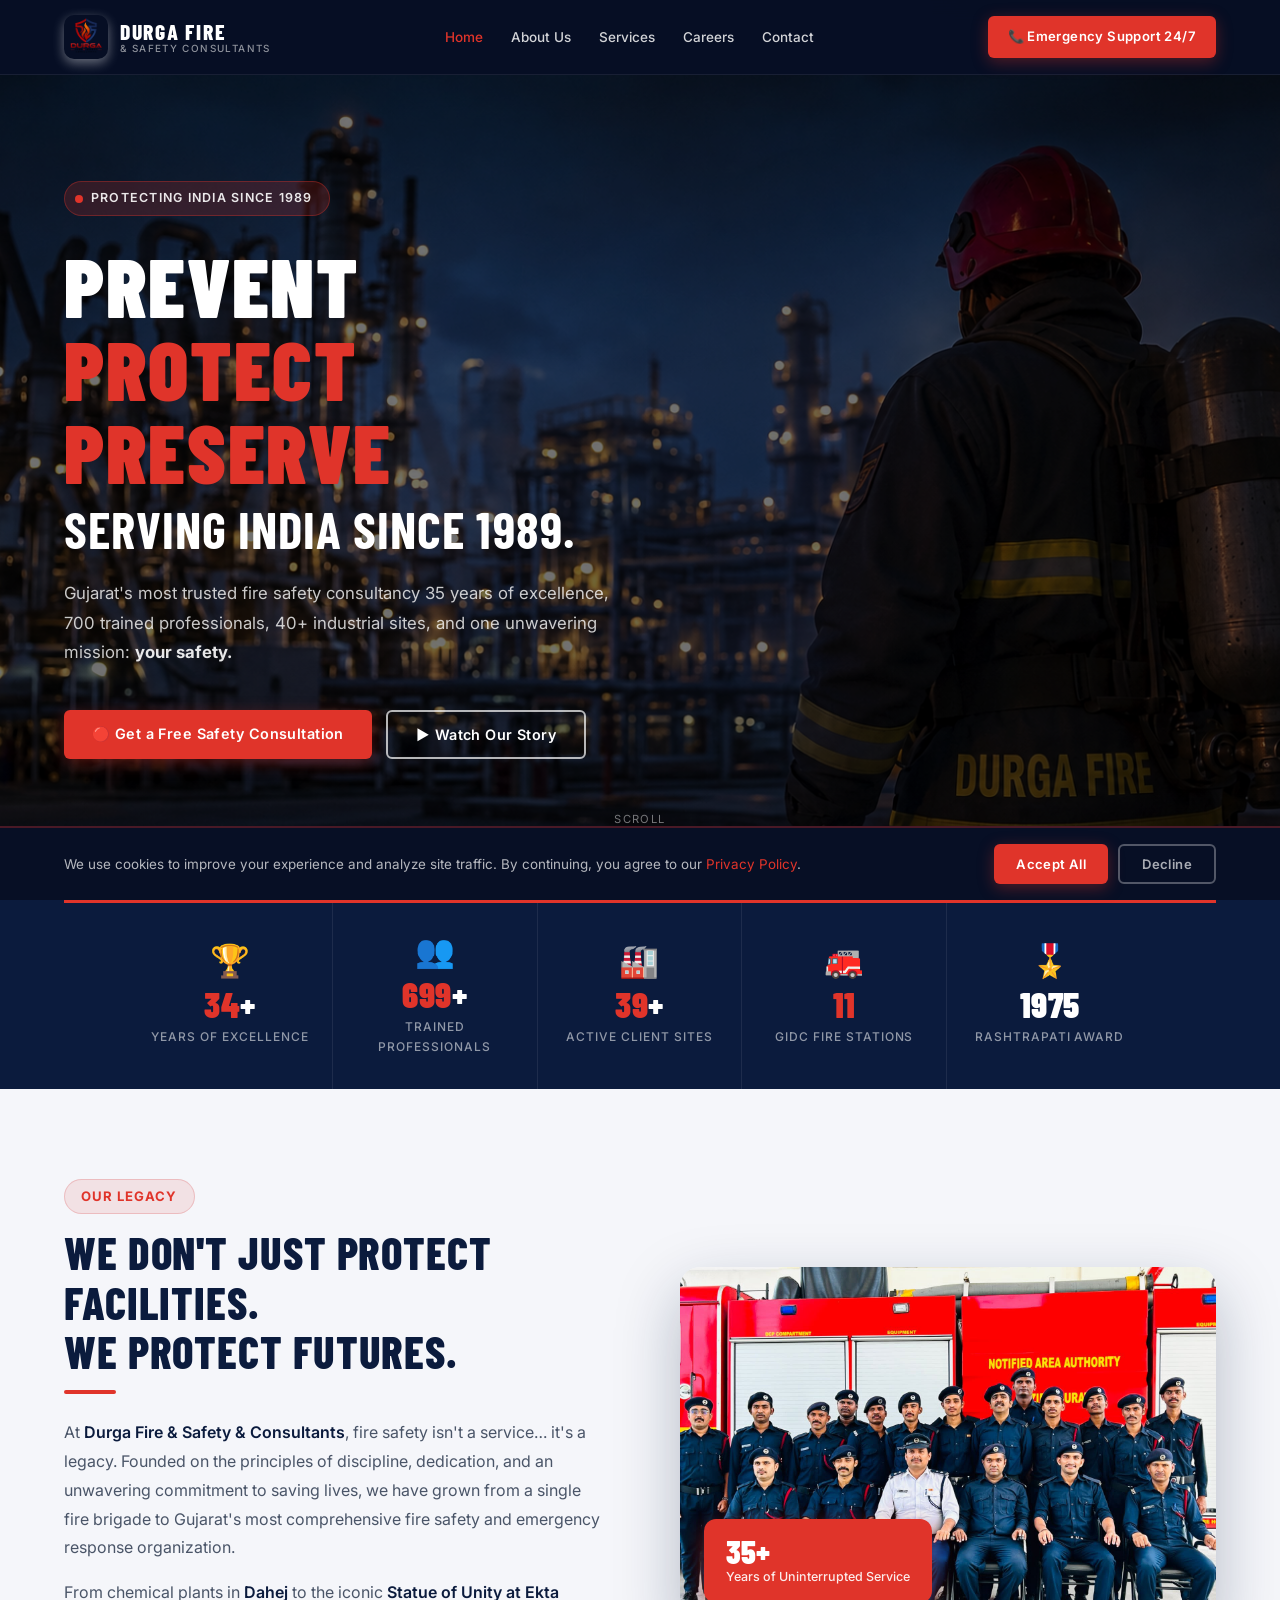
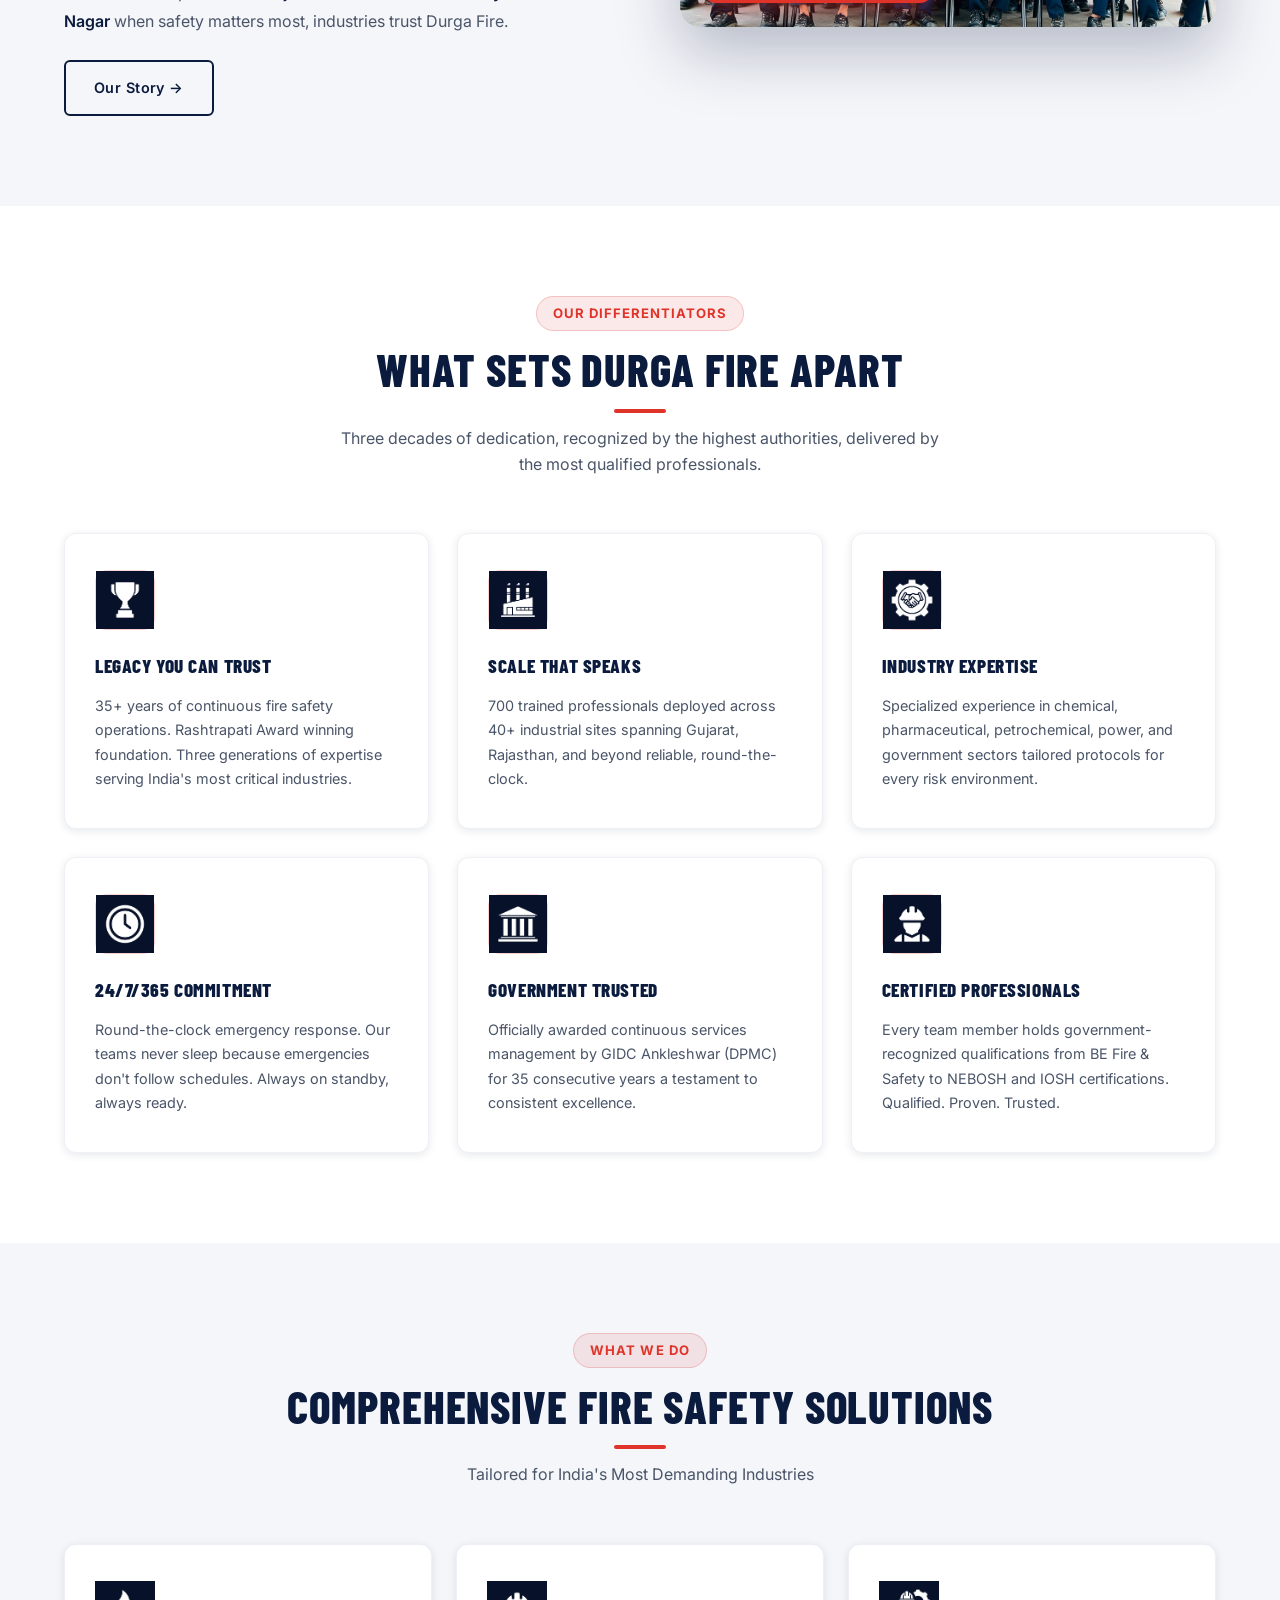
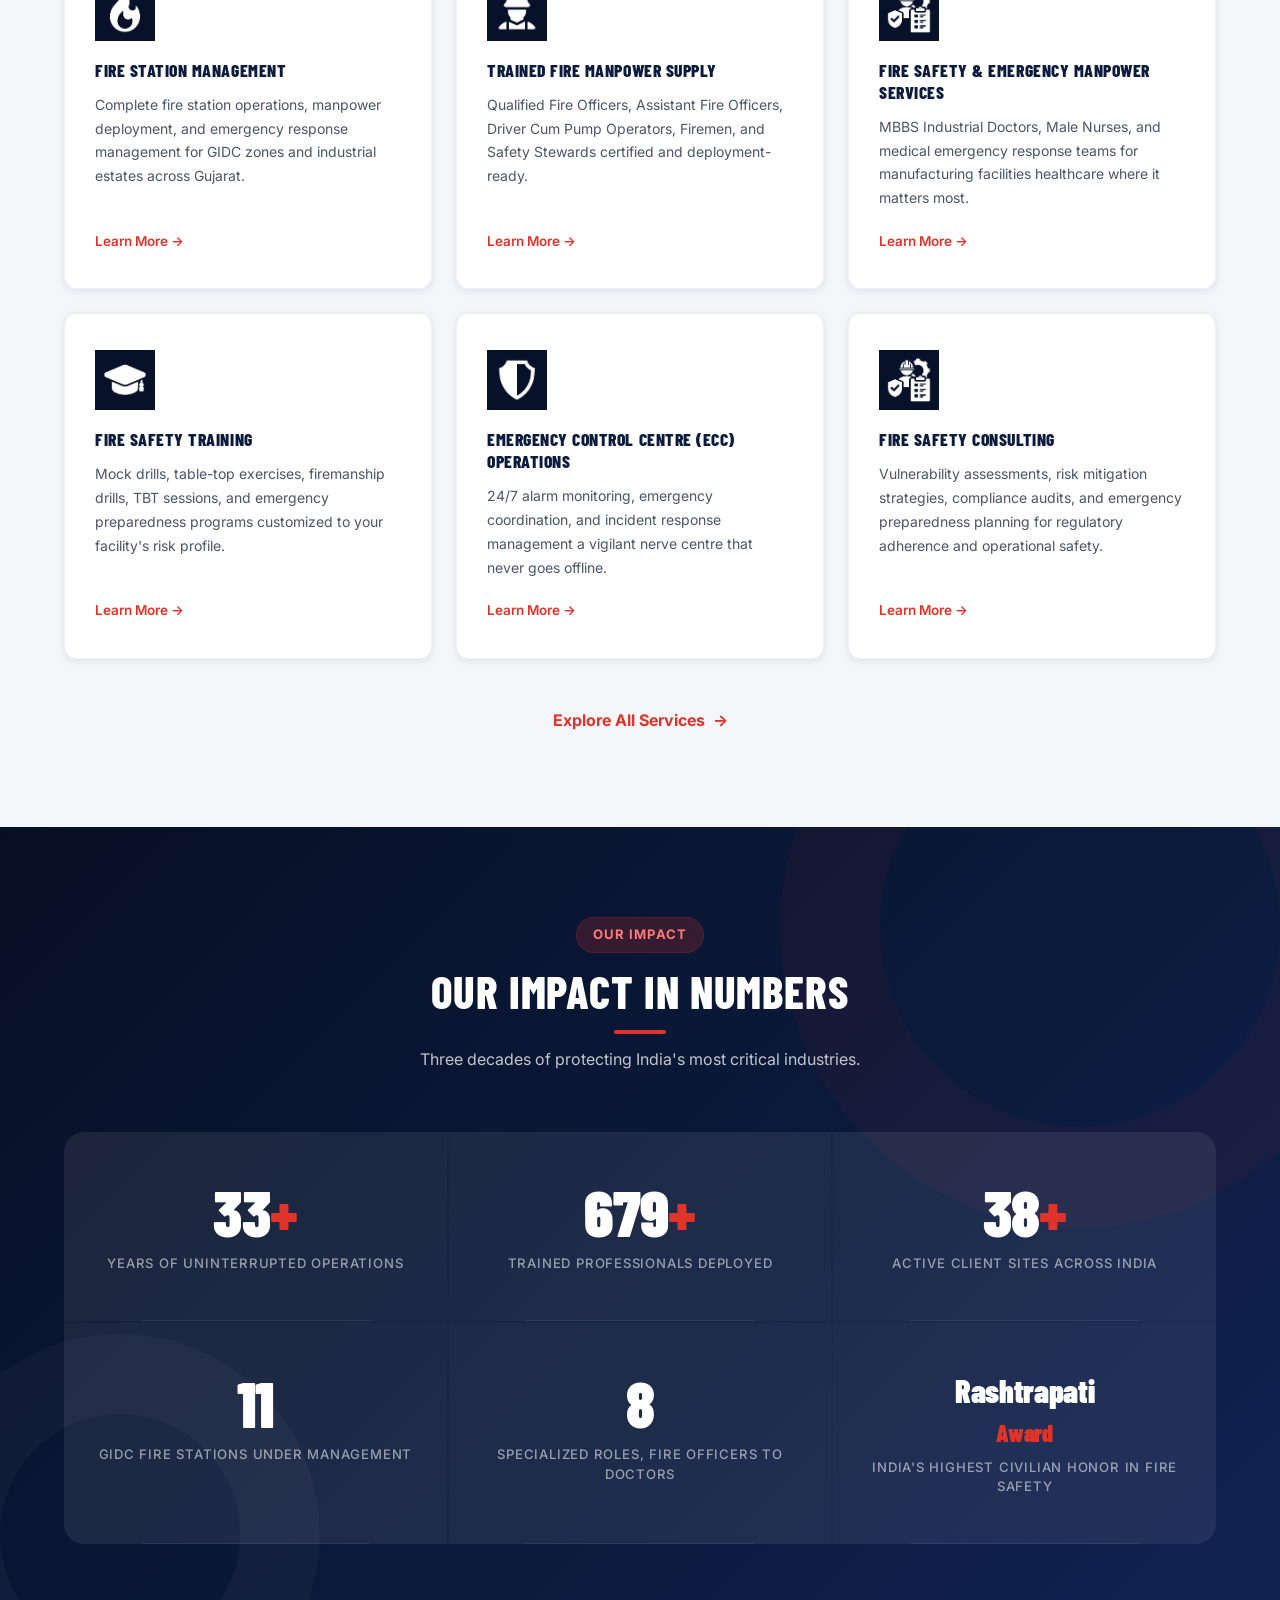
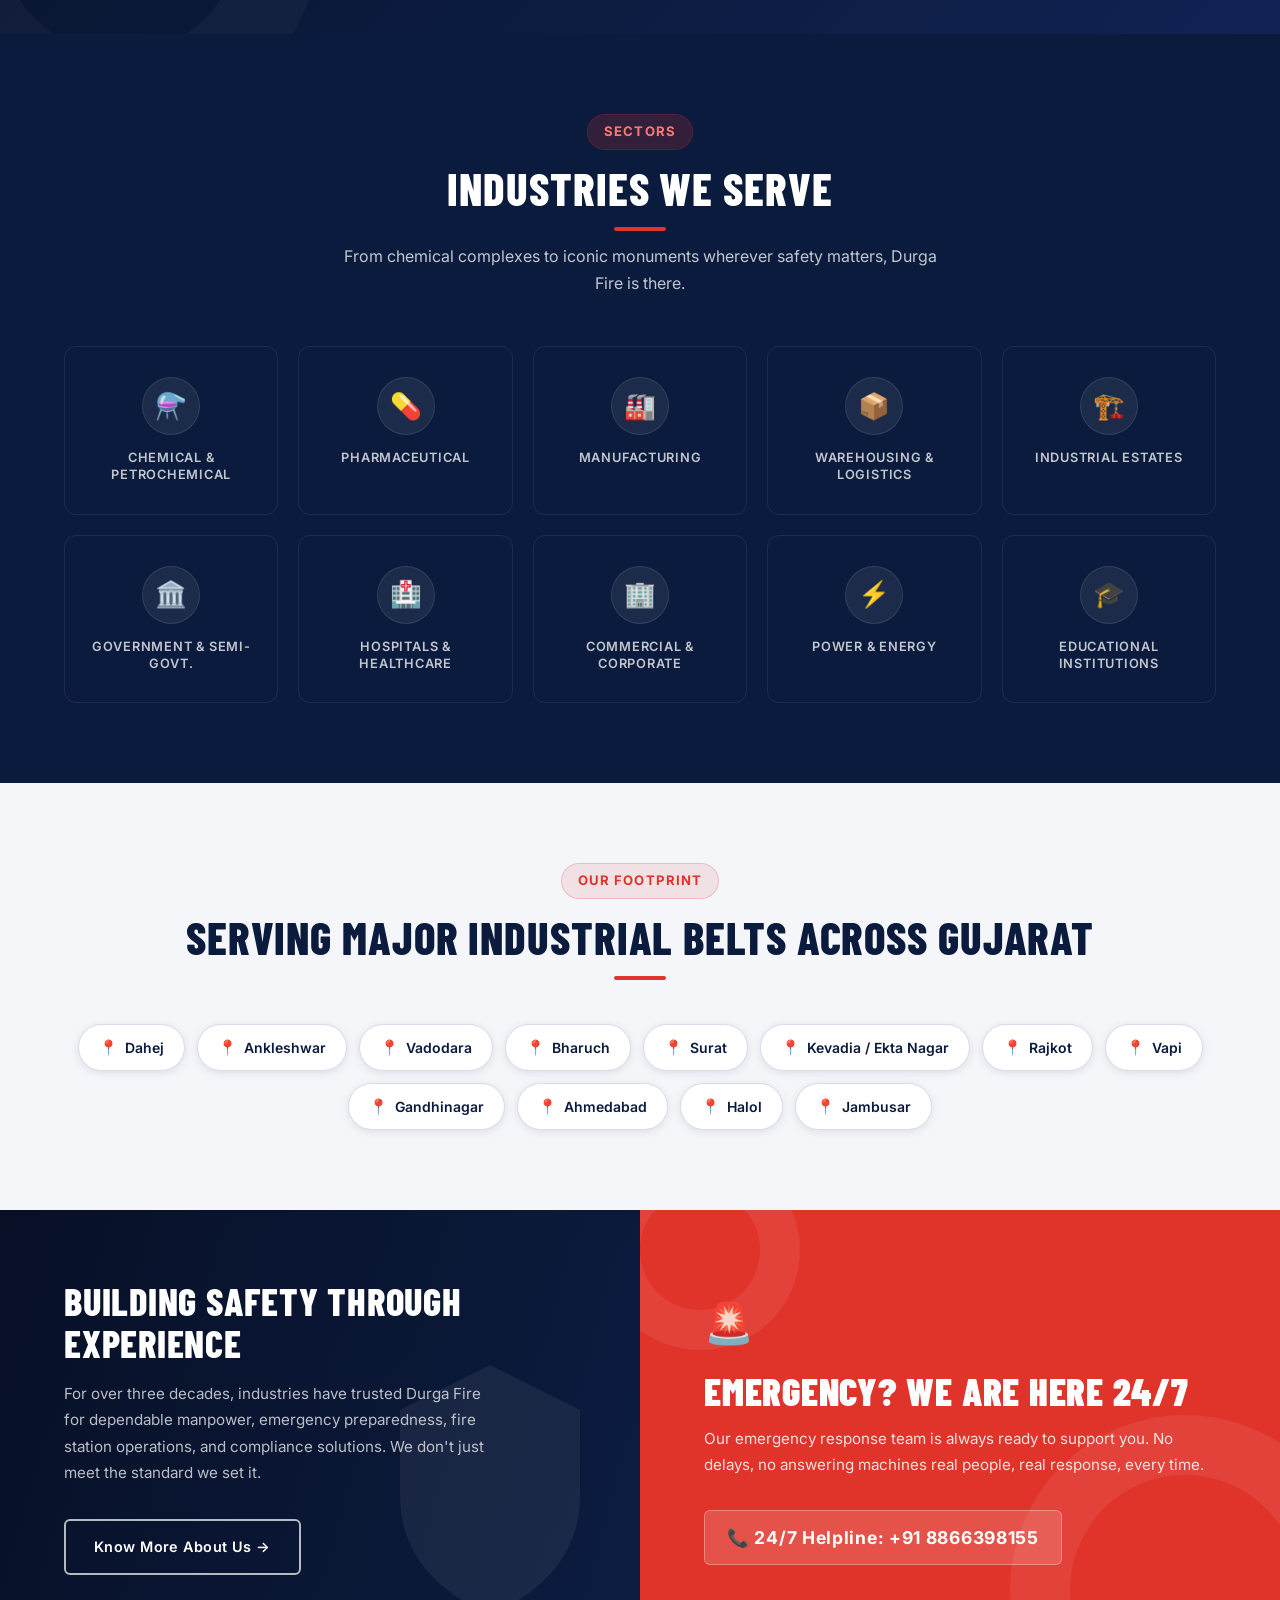
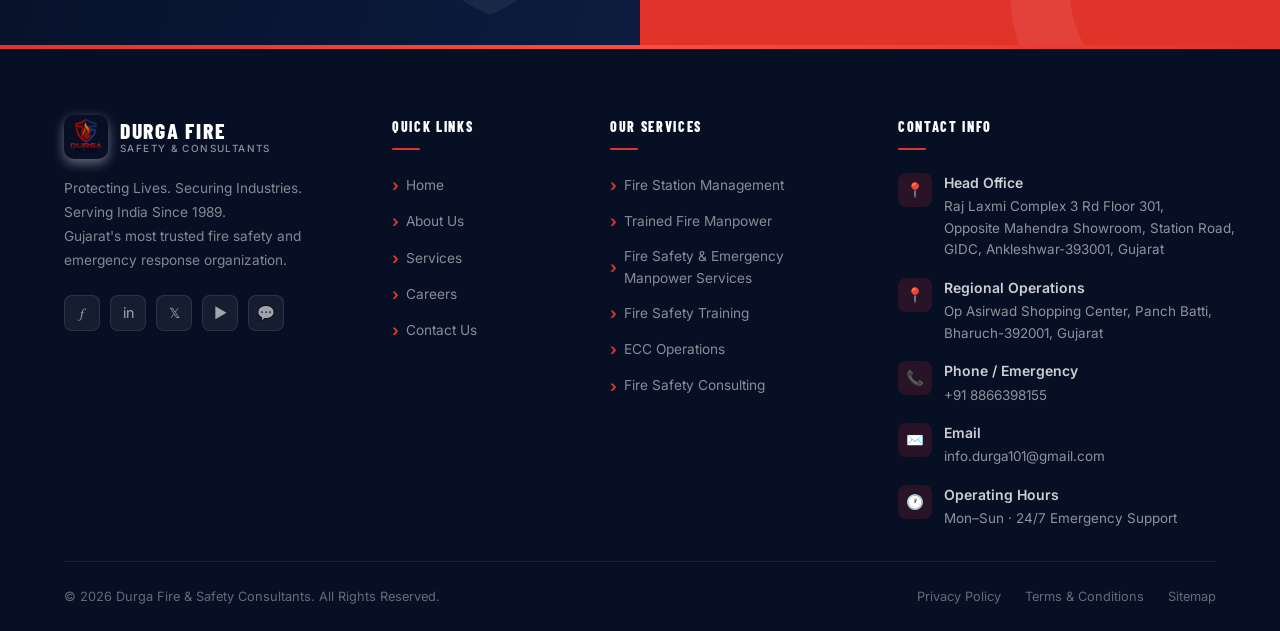
==== index.html @ 45850b73 "add icons" ====
<!DOCTYPE html>
<html lang="en">

<head>
  <meta charset="UTF-8" />
  <meta name="viewport" content="width=device-width, initial-scale=1.0" />
  <title>Durga Fire & Safety Consultants Gujarat's Most Trusted Fire Safety Experts Since 1998</title>
  <meta name="description"
    content="Durga Fire & Safety Consultants  35+ years of excellence, 700+ trained professionals, 40+ active industrial sites. Gujarat's premier fire safety consultancy serving India's most demanding industries." />
  <meta name="keywords"
    content="fire safety consultants Gujarat, GIDC fire station management, industrial fire safety, fire safety training India, Durga Fire" />
  <meta property="og:title" content="Durga Fire & Safety Consultants" />
  <meta property="og:description"
    content="35+ years of excellence. 700+ professionals. Gujarat's most trusted fire safety consultancy." />
  <meta property="og:type" content="website" />
  <link rel="canonical" href="https://www.durgafire.com/" />
  <link rel="stylesheet" href="styles.css" />
  <!-- Structured Data -->
  <script type="application/ld+json">
  {
    "@context": "https://schema.org",
    "@type": "Organization",
    "name": "Durga Fire & Safety Consultants",
    "description": "Gujarat's most trusted fire safety consultancy since 1990",
    "foundingDate": "1990",
    "areaServed": "India",
    "address": { "@type": "PostalAddress", "addressRegion": "Gujarat", "addressCountry": "IN" },
    "url": "https://www.durgafire.com"
  }
  </script>
</head>

<body>

  <!-- ════════════════════════════════════════════════════
     CONSULTATION FORM MODAL
════════════════════════════════════════════════════ -->
  <div class="modal-overlay" id="consultModal" role="dialog" aria-modal="true" aria-labelledby="modalTitle">
    <div class="modal">
      <div class="modal-header">
        <h3 id="modalTitle">🔴 Free Safety Consultation</h3>
        <button class="modal-close" id="modalClose" aria-label="Close modal">✕</button>
      </div>
      <div class="modal-body">
        <form id="consultForm" novalidate>
          <div class="form-row">
            <div class="form-group">
              <label for="fname">Full Name *</label>
              <input type="text" id="fname" name="fname" placeholder="Your full name" required />
            </div>
            <div class="form-group">
              <label for="company">Company / Organisation *</label>
              <input type="text" id="company" name="company" placeholder="Company name" required />
            </div>
          </div>
          <div class="form-row">
            <div class="form-group">
              <label for="phone">Phone Number *</label>
              <input type="tel" id="phone" name="phone" placeholder="+91 XXXXX XXXXX" required />
            </div>
            <div class="form-group">
              <label for="email">Email Address *</label>
              <input type="email" id="email" name="email" placeholder="you@company.com" required />
            </div>
          </div>
          <div class="form-group">
            <label for="service">Service Required</label>
            <select id="service" name="service">
              <option value=""> Select a Service </option>
              <option>Fire Station Management</option>
              <option>Trained Fire Manpower Supply</option>
              <option>Fire Safety & Emergency Manpower Services</option>
              <option>Fire Safety Training</option>
              <option>ECC Operations</option>
              <option>Fire Safety Consulting</option>
              <option>Other Services</option>
            </select>
          </div>
          <div class="form-group">
            <label for="message">Message</label>
            <textarea id="message" name="message" placeholder="Brief description of your requirement…"></textarea>
          </div>
          <button type="submit" class="btn btn-primary form-submit" id="formSubmit">
            Send Consultation Request →
          </button>
        </form>
      </div>
    </div>
  </div>

  <!-- ════════════════════════════════════════════════════
     MOBILE NAV
════════════════════════════════════════════════════ -->
  <nav class="mobile-nav" id="mobileNav" aria-label="Mobile navigation">
    <button class="mobile-nav-close" id="mobileNavClose" aria-label="Close menu">✕</button>
    <a href="#hero">Home</a>
    <a href="about.html">About Us</a>
    <a href="services.html">Services</a>
    <!-- <a href="industries.html">Industries</a>-->
    <!-- <a href="locations.html">Locations</a> -->
    <!-- <a href="resources.html">Resources</a> -->
    <a href="careers.html">Careers</a>
    <a href="contact.html">Contact</a>
    <a href="tel:+918866398155" class="btn btn-primary" id="mobileEmergencyBtn">
      📞 Emergency Support 24/7
    </a>
  </nav>

  <!-- ════════════════════════════════════════════════════
     HEADER
════════════════════════════════════════════════════ -->
  <header id="header" role="banner">
    <div class="header-inner">

      <!-- Logo -->
      <a href="index.html" class="logo" aria-label="Durga Fire Home">
        <div class="logo-icon" aria-hidden="true">
          <img src="./assets/logos/logo.webp" alt="Durga Fire Logo">
        </div>
        <div class="logo-text">
          <span class="logo-name">Durga Fire</span>
          <span class="logo-sub">& Safety Consultants</span>
        </div>
      </a>

      <!-- Desktop Nav -->
      <nav class="nav-menu" aria-label="Main navigation">
        <a href="#hero" class="active">Home</a>
        <a href="about.html">About Us</a>
        <a href="services.html">Services</a>

        <!-- Services Dropdown 
        <div class="nav-item" id="servicesDropdown">
          <button class="dropdown-trigger" aria-haspopup="true" aria-expanded="false" id="servicesBtn">
            Services <span class="chevron" aria-hidden="true">▾</span>
          </button>
           <div class="dropdown-menu" role="menu" aria-label="Services submenu">
            <a href="services.html#fire-station" role="menuitem"><span class="dm-icon">🚒</span> Fire Station
              Management</a>
            <a href="services.html#manpower" role="menuitem"><span class="dm-icon">👷</span> Trained Fire Manpower</a>
            <a href="services.html#medical" role="menuitem"><span class="dm-icon">🏥</span> Industrial Medical
              Services</a>
            <a href="services.html#training" role="menuitem"><span class="dm-icon">🎓</span> Fire Safety Training</a>
            <a href="services.html#ecc" role="menuitem"><span class="dm-icon">🛡️</span> ECC Operations</a>
            <a href="services.html#consulting" role="menuitem"><span class="dm-icon">📋</span> Fire Safety
              Consulting</a>
          </div>
        </div>-->

        <!-- <a href="industries.html">Industries</a> -->
        <!--  <a href="locations.html">Locations</a>  -->

        <!-- Resources Dropdown 
        <div class="nav-item" id="resourcesDropdown">
          <button class="dropdown-trigger" aria-haspopup="true" aria-expanded="false" id="resourcesBtn">
            Resources <span class="chevron" aria-hidden="true">▾</span>
          </button>
          <div class="dropdown-menu" role="menu" aria-label="Resources submenu">
            <a href="resources.html#blog" role="menuitem"><span class="dm-icon">📝</span> Blog</a>
            <a href="resources.html#safety-tips" role="menuitem"><span class="dm-icon">💡</span> Safety Tips</a>
            <a href="resources.html#compliance" role="menuitem"><span class="dm-icon">📄</span> Compliance Guides</a>
            <a href="resources.html#checklist" role="menuitem"><span class="dm-icon">✅</span> Fire Safety Checklist</a>
            <a href="resources.html#news" role="menuitem"><span class="dm-icon">📰</span> News & Updates</a>
          </div>
        </div> -->

        <a href="careers.html">Careers</a>
        <a href="contact.html">Contact</a>
      </nav>

      <!-- Header CTA -->
      <div class="header-cta">
        <a href="tel:+918866398155" class="btn btn-primary" id="headerEmergencyBtn">
          📞 Emergency Support 24/7
        </a>
      </div>

      <!-- Hamburger -->
      <button class="hamburger" id="hamburger" aria-label="Open menu" aria-expanded="false">
        <span></span><span></span><span></span>
      </button>

    </div>
  </header>


  <!-- ════════════════════════════════════════════════════
     HERO SECTION
════════════════════════════════════════════════════ -->
  <main id="main-content">
    <section id="hero" aria-label="Hero section">
      <!-- Background  cinematic dark gradient with SVG pattern -->
      <div class="hero-bg" aria-hidden="true">

      </div>


      <!-- Animated flame particles -->
      <div class="hero-particles" aria-hidden="true" id="heroParticles"></div>

      <div class="hero-content container">
        <div class="hero-badge">
          <span class="badge-dot"></span>
          Protecting India Since 1989
        </div>

        <h1 class="hero-headline">
          Prevent<br>
          <span class="highlight">Protect </br> Preserve</span>
        </h1>
        <p class="hero-subline">Serving India Since 1989.</p>

        <p class="hero-body">
          Gujarat's most trusted fire safety consultancy 35 years of excellence,
          700 trained professionals, 40+ industrial sites, and one unwavering
          mission: <strong style="color:rgba(255,255,255,0.90)">your safety.</strong>
        </p>

        <div class="hero-btns">
          <button class="btn btn-primary" id="heroConsultBtn">
            🔴 Get a Free Safety Consultation
          </button>
          <button class="btn btn-outline-white" id="heroStoryBtn">
            <a href="about.html">▶ Watch Our Story</a>
          </button>
        </div>
      </div>

      <div class="hero-scroll" aria-hidden="true">
        <span>Scroll</span>
        <div class="scroll-arrow">↓</div>
      </div>
    </section>


    <!-- ════════════════════════════════════════════════════
     TRUST BAR
════════════════════════════════════════════════════ -->
    <section id="trust-bar" aria-label="Key statistics">
      <div class="trust-bar-inner container" style="max-width:100%; padding:0 5%;">
        <div class="trust-item reveal">
          <div class="trust-icon" aria-hidden="true">🏆</div>
          <div class="trust-value"><span class="counter" data-target="35">0</span>+</div>
          <div class="trust-label">Years of Excellence</div>
        </div>
        <div class="trust-item reveal reveal-delay-1">
          <div class="trust-icon" aria-hidden="true">👥</div>
          <div class="trust-value"><span class="counter" data-target="700">0</span>+</div>
          <div class="trust-label">Trained Professionals</div>
        </div>
        <div class="trust-item reveal reveal-delay-2">
          <div class="trust-icon" aria-hidden="true">🏭</div>
          <div class="trust-value"><span class="counter" data-target="40">0</span>+</div>
          <div class="trust-label">Active Client Sites</div>
        </div>
        <div class="trust-item reveal reveal-delay-3">
          <div class="trust-icon" aria-hidden="true">🚒</div>
          <div class="trust-value"><span class="counter" data-target="12">0</span></div>
          <div class="trust-label">GIDC Fire Stations</div>
        </div>
        <div class="trust-item reveal reveal-delay-4">
          <div class="trust-icon" aria-hidden="true">🎖️</div>
          <div class="trust-value">1975</div>
          <div class="trust-label">Rashtrapati Award</div>
        </div>
      </div>
    </section>


    <!-- ════════════════════════════════════════════════════
     BRAND STATEMENT
════════════════════════════════════════════════════ -->
    <section id="brand-statement" aria-label="About Durga Fire">
      <div class="container">
        <div class="brand-statement-inner">
          <div class="brand-statement-text reveal">
            <span class="section-tag">Our Legacy</span>
            <h2 class="section-heading">
              We Don't Just Protect Facilities.<br>We Protect Futures.
            </h2>
            <p>
              At <strong>Durga Fire &amp; Safety & Consultants</strong>, fire safety isn't a service…
              it's a legacy. Founded on the principles of discipline, dedication, and an unwavering
              commitment to saving lives, we have grown from a single fire brigade to Gujarat's most
              comprehensive fire safety and emergency response organization.
            </p>
            <p>
              From chemical plants in <strong>Dahej</strong> to the iconic
              <strong>Statue of Unity at Ekta Nagar</strong> when safety matters most,
              industries trust Durga Fire.
            </p>
            <a href="about.html" class="btn btn-outline-navy" style="margin-top:8px; display:inline-flex;">
              Our Story →
            </a>
          </div>

          <!-- Visual panel with photo and floating stat badge -->
          <div class="brand-visual reveal reveal-delay-2">
            <div class="brand-visual-img">
              <!-- Replace src with your desired image path -->
              <img src="assets/images/STAFF1.jpeg" alt="Durga Fire Safety Team and Operations" loading="lazy">
              <div class="brand-visual-overlay"></div>
            </div>

            <!-- Red Stat Badge (Anchored Bottom-Left) -->
            <div class="brand-visual-badge">
              <div class="badge-num">35+</div>
              <div class="badge-txt">Years of Uninterrupted Service</div>
            </div>
          </div>
        </div>
      </div>
    </section>


    <!-- ════════════════════════════════════════════════════
     WHY CHOOSE US
════════════════════════════════════════════════════ -->
    <section id="why-choose" aria-label="Why choose Durga Fire">
      <div class="container">
        <div class="why-choose-header">
          <span class="section-tag">Our Differentiators</span>
          <h2 class="section-heading centered">What Sets Durga Fire Apart</h2>
          <p class="section-sub centered">
            Three decades of dedication, recognized by the highest authorities, delivered by the most qualified
            professionals.
          </p>
        </div>

        <div class="why-choose-grid">

          <article class="why-card reveal">
            <div class="why-card-icon" aria-hidden="true">
              <img src="assets/logos/Legacy.jpeg" alt="Award">
            </div>
            <h3>Legacy You Can Trust</h3>
            <p>35+ years of continuous fire safety operations. Rashtrapati Award winning foundation. Three generations
              of expertise serving India's most critical industries.</p>
          </article>

          <article class="why-card reveal reveal-delay-1">
            <div class="why-card-icon" aria-hidden="true"><img src="assets/logos/Factory.jpeg" alt="Factory"></div>
            <h3>Scale That Speaks</h3>
            <p>700 trained professionals deployed across 40+ industrial sites spanning Gujarat, Rajasthan, and beyond
              reliable, round-the-clock.</p>
          </article>

          <article class="why-card reveal reveal-delay-2">
            <div class="why-card-icon" aria-hidden="true"><img src="assets/logos/Fire Station.jpeg" alt="fire-station">
            </div>
            <h3>Industry Expertise</h3>
            <p>Specialized experience in chemical, pharmaceutical, petrochemical, power, and government sectors
              tailored protocols for every risk environment.</p>
          </article>

          <article class="why-card reveal reveal-delay-1">
            <div class="why-card-icon" aria-hidden="true"><img src="assets/logos/Time.jpeg" alt="Time"></div>
            <h3>24/7/365 Commitment</h3>
            <p>Round-the-clock emergency response. Our teams never sleep because emergencies don't follow schedules.
              Always on standby, always ready.</p>
          </article>

          <article class="why-card reveal reveal-delay-2">
            <div class="why-card-icon" aria-hidden="true"><img src="assets/logos/Govt.jpeg" alt="Govt"></div>
            <h3>Government Trusted</h3>
            <p>Officially awarded continuous services management by GIDC Ankleshwar (DPMC) for 35 consecutive years a
              testament to consistent excellence.</p>
          </article>

          <article class="why-card reveal reveal-delay-3">
            <div class="why-card-icon" aria-hidden="true"><img src="assets/logos/Professionals.jpeg"
                alt="Professionals">
            </div>
            <h3>Certified Professionals</h3>
            <p>Every team member holds government-recognized qualifications from BE Fire &amp; Safety to NEBOSH and
              IOSH certifications. Qualified. Proven. Trusted.</p>
          </article>

        </div>
      </div>
    </section>


    <!-- ════════════════════════════════════════════════════
     CORE SERVICES
════════════════════════════════════════════════════ -->
    <section id="services" aria-label="Our services">
      <div class="container">
        <div class="services-header">
          <span class="section-tag">What We Do</span>
          <h2 class="section-heading centered">Comprehensive Fire Safety Solutions</h2>
          <p class="section-sub centered">Tailored for India's Most Demanding Industries</p>
        </div>

        <div class="services-grid">

          <article class="service-card reveal">
            <div class="service-icon" aria-hidden="true"><img src="assets/logos/Fire.jpeg" alt="Fire"></div>
            <h3>Fire Station Management</h3>
            <p>Complete fire station operations, manpower deployment, and emergency response management for GIDC zones
              and industrial estates across Gujarat.</p>
            <a href="services.html#fire-station" class="learn-more"
              aria-label="Learn more about Fire Station Management">Learn More →</a>
          </article>

          <article class="service-card reveal reveal-delay-1">
            <div class="service-icon" aria-hidden="true"><img src="assets/logos/Professionals.jpeg" alt="Professionals">
            </div>
            <h3>Trained Fire Manpower Supply</h3>
            <p>Qualified Fire Officers, Assistant Fire Officers, Driver Cum Pump Operators, Firemen, and Safety Stewards
              certified and deployment-ready.</p>
            <a href="services.html#manpower" class="learn-more" aria-label="Learn more about Fire Manpower Supply">Learn
              More →</a>
          </article>

          <article class="service-card reveal reveal-delay-2">
            <div class="service-icon" aria-hidden="true"><img src="assets/logos/Skilled Fireman.jpeg"
                alt="Skilled Fireman"></div>
            <h3>Fire Safety & Emergency Manpower Services</h3>
            <p>MBBS Industrial Doctors, Male Nurses, and medical emergency response teams for manufacturing facilities
              healthcare where it matters most.</p>
            <a href="services.html#medical" class="learn-more"
              aria-label="Learn more about Fire Safety & Emergency Manpower Services">Learn More →</a>
          </article>

          <article class="service-card reveal reveal-delay-1">
            <div class="service-icon" aria-hidden="true"><img src="assets/logos/Certified.jpeg" alt="Certified"></div>
            <h3>Fire Safety Training</h3>
            <p>Mock drills, table-top exercises, firemanship drills, TBT sessions, and emergency preparedness programs
              customized to your facility's risk profile.</p>
            <a href="services.html#training" class="learn-more" aria-label="Learn more about Fire Safety Training">Learn
              More →</a>
          </article>

          <article class="service-card reveal reveal-delay-2">
            <div class="service-icon" aria-hidden="true"><img src="assets/logos/ECC.jpeg" alt="ECC"></div>
            <h3>Emergency Control Centre (ECC) Operations</h3>
            <p>24/7 alarm monitoring, emergency coordination, and incident response management a vigilant nerve centre
              that never goes offline.</p>
            <a href="services.html#ecc" class="learn-more" aria-label="Learn more about ECC Operations">Learn More →</a>
          </article>

          <article class="service-card reveal reveal-delay-3">
            <div class="service-icon" aria-hidden="true"><img src="assets/logos/Skilled Fireman.jpeg" alt="SFM"></div>
            <h3>Fire Safety Consulting</h3>
            <p>Vulnerability assessments, risk mitigation strategies, compliance audits, and emergency preparedness
              planning for regulatory adherence and operational safety.</p>
            <a href="services.html#consulting" class="learn-more"
              aria-label="Learn more about Fire Safety Consulting">Learn More →</a>
          </article>

        </div>

        <div class="services-cta">
          <a href="services.html">Explore All Services <span aria-hidden="true">→</span></a>
        </div>
      </div>
    </section>


    <!-- ════════════════════════════════════════════════════
     NUMBERS SECTION
════════════════════════════════════════════════════ -->
    <section id="numbers" aria-label="Our impact in numbers">
      <div class="container" style="position:relative;z-index:1;">
        <div class="numbers-header">
          <span class="section-tag" style="background:rgba(224,52,42,0.20); color:#ff7a73;">Our Impact</span>
          <h2 class="section-heading centered light">Our Impact in Numbers</h2>
          <p class="section-sub centered light">Three decades of protecting India's most critical industries.</p>
        </div>

        <div class="numbers-grid reveal">
          <div class="number-item">
            <div class="number-val"><span class="counter" data-target="35">0</span><span class="accent">+</span></div>
            <div class="number-label">Years of Uninterrupted Operations</div>
          </div>
          <div class="number-item">
            <div class="number-val"><span class="counter" data-target="700">0</span><span class="accent">+</span></div>
            <div class="number-label">Trained Professionals Deployed</div>
          </div>
          <div class="number-item">
            <div class="number-val"><span class="counter" data-target="40">0</span><span class="accent">+</span></div>
            <div class="number-label">Active Client Sites Across India</div>
          </div>
          <div class="number-item">
            <div class="number-val"><span class="counter" data-target="12">0</span></div>
            <div class="number-label">GIDC Fire Stations Under Management</div>
          </div>
          <div class="number-item">
            <div class="number-val"><span class="counter" data-target="9">0</span></div>
            <div class="number-label">Specialized Roles, Fire Officers to Doctors</div>
          </div>
          <div class="number-item">
            <div class="number-val" style="font-size:2rem; line-height:1.2;">Rashtrapati<br><span class="accent"
                style="font-size:1.5rem;">Award</span></div>
            <div class="number-label">India's Highest Civilian Honor in Fire Safety</div>
          </div>
        </div>
      </div>
    </section>


    <!-- ════════════════════════════════════════════════════
     INDUSTRIES WE SERVE
════════════════════════════════════════════════════ -->
    <section id="industries" aria-label="Industries we serve">
      <div class="container">
        <div class="industries-header">
          <span class="section-tag" style="background:rgba(224,52,42,0.18); color:#ff7a73;">Sectors</span>
          <h2 class="section-heading centered light">Industries We Serve</h2>
          <p class="section-sub centered light">
            From chemical complexes to iconic monuments wherever safety matters, Durga Fire is there.
          </p>
        </div>

        <div class="industries-grid">
          <div class="industry-item reveal">
            <div class="industry-icon" aria-hidden="true">⚗️</div>
            <div class="industry-name">Chemical &amp; Petrochemical</div>
          </div>
          <div class="industry-item reveal reveal-delay-1">
            <div class="industry-icon" aria-hidden="true">💊</div>
            <div class="industry-name">Pharmaceutical</div>
          </div>
          <div class="industry-item reveal reveal-delay-2">
            <div class="industry-icon" aria-hidden="true">🏭</div>
            <div class="industry-name">Manufacturing</div>
          </div>
          <div class="industry-item reveal reveal-delay-3">
            <div class="industry-icon" aria-hidden="true">📦</div>
            <div class="industry-name">Warehousing &amp; Logistics</div>
          </div>
          <div class="industry-item reveal reveal-delay-4">
            <div class="industry-icon" aria-hidden="true">🏗️</div>
            <div class="industry-name">Industrial Estates</div>
          </div>
          <div class="industry-item reveal">
            <div class="industry-icon" aria-hidden="true">🏛️</div>
            <div class="industry-name">Government &amp; Semi-Govt.</div>
          </div>
          <div class="industry-item reveal reveal-delay-1">
            <div class="industry-icon" aria-hidden="true">🏥</div>
            <div class="industry-name">Hospitals &amp; Healthcare</div>
          </div>
          <div class="industry-item reveal reveal-delay-2">
            <div class="industry-icon" aria-hidden="true">🏢</div>
            <div class="industry-name">Commercial &amp; Corporate</div>
          </div>
          <div class="industry-item reveal reveal-delay-3">
            <div class="industry-icon" aria-hidden="true">⚡</div>
            <div class="industry-name">Power &amp; Energy</div>
          </div>
          <div class="industry-item reveal reveal-delay-4">
            <div class="industry-icon" aria-hidden="true">🎓</div>
            <div class="industry-name">Educational Institutions</div>
          </div>
        </div>
      </div>
    </section>


    <!-- ════════════════════════════════════════════════════
     FEATURED PROJECTS
════════════════════════════════════════════════════
    <section id="projects" aria-label="Featured projects">
      <div class="container">
        <div class="projects-header">
          <span class="section-tag">Our Work</span>
          <h2 class="section-heading centered">Trusted by India's Biggest Names</h2>
          <p class="section-sub centered">
            High-stakes environments that rely on Durga Fire's expertise every single day.
          </p>
        </div>

        <div class="projects-grid">

          <!-- Project Card 1
          <article class="project-card reveal">
            <div class="project-card-img" style="position:relative;">
              <!-- Decorative SVG monument 
              <svg width="100%" height="200" viewBox="0 0 400 200" xmlns="http://www.w3.org/2000/svg" aria-hidden="true"
                preserveAspectRatio="xMidYMid slice">
                <rect width="400" height="200" fill="url(#grad1)" />
                <defs>
                  <linearGradient id="grad1" x1="0" y1="0" x2="1" y2="1">
                    <stop offset="0%" stop-color="#0B1B3D" />
                    <stop offset="100%" stop-color="#1a3a7a" />
                  </linearGradient>
                </defs>
                <!-- Statue of Unity silhouette simplified 
                <rect x="188" y="40" width="24" height="130" rx="3" fill="rgba(255,255,255,0.07)" />
                <ellipse cx="200" cy="40" rx="16" ry="20" fill="rgba(255,255,255,0.09)" />
                <rect x="178" y="90" width="44" height="14" rx="4" fill="rgba(224,52,42,0.30)" />
                <rect x="174" y="150" width="52" height="20" rx="3" fill="rgba(255,255,255,0.06)" />
                <rect x="160" y="168" width="80" height="8" rx="2" fill="rgba(255,255,255,0.05)" />
                <!-- Stars 
                <circle cx="60" cy="30" r="1.5" fill="rgba(255,255,255,0.4)" />
                <circle cx="100" cy="55" r="1" fill="rgba(255,255,255,0.3)" />
                <circle cx="320" cy="28" r="1.5" fill="rgba(255,255,255,0.4)" />
                <circle cx="280" cy="60" r="1" fill="rgba(255,255,255,0.3)" />
                <circle cx="340" cy="75" r="2" fill="rgba(255,255,255,0.25)" />
              </svg>
              <div class="project-img-overlay"></div>
              <div class="project-img-tag">Active Project</div>
            </div>
            <div class="project-card-body">
              <div class="project-card-icon" aria-hidden="true">🏛️</div>
              <h3>Statue of Unity Ekta Nagar, Kevadia</h3>
              <p>Managing fire and emergency services at India's tallest monument since March 2024 protecting this
                iconic national landmark around the clock.</p>
            </div>
            <div class="project-card-footer">
              <span>📍</span> Kevadia, Gujarat &nbsp;·&nbsp; <span>🗓️</span> Since March 2024
            </div>
          </article>

          <!-- Coming Soon Cards 
          <div class="project-coming-soon reveal reveal-delay-1">
            <div class="cs-icon" aria-hidden="true">🏭</div>
            <h4>More Case Studies Coming Soon</h4>
            <p>Durga Fire protects 40+ active industrial sites. Full project portfolio with client testimonials and
              outcomes to be published shortly.</p>
          </div>

          <div class="project-coming-soon reveal reveal-delay-2">
            <div class="cs-icon" aria-hidden="true">⚗️</div>
            <h4>GIDC Ankleshwar Operations</h4>
            <p>Managing 12 GIDC fire stations across Gujarat's largest chemical industrial estate 35 years of
              uninterrupted DPMC award-winning service.</p>
          </div>

        </div>
      </div>
    </section> -->


    <!-- ════════════════════════════════════════════════════
     LOCATIONS STRIP
════════════════════════════════════════════════════ -->
    <section id="locations" aria-label="Locations served">
      <div class="container">
        <div class="locations-header">
          <span class="section-tag">Our Footprint</span>
          <h2 class="section-heading centered">Serving Major Industrial Belts Across Gujarat</h2>
        </div>

        <div class="locations-pills">
          <div class="location-pill reveal"><span class="pin" aria-hidden="true">📍</span> Dahej</div>
          <div class="location-pill reveal reveal-delay-1"><span class="pin" aria-hidden="true">📍</span> Ankleshwar
          </div>
          <div class="location-pill reveal reveal-delay-2"><span class="pin" aria-hidden="true">📍</span> Vadodara</div>
          <div class="location-pill reveal reveal-delay-3"><span class="pin" aria-hidden="true">📍</span> Bharuch</div>
          <div class="location-pill reveal reveal-delay-4"><span class="pin" aria-hidden="true">📍</span> Surat</div>
          <div class="location-pill reveal"><span class="pin" aria-hidden="true">📍</span> Kevadia / Ekta Nagar</div>
          <div class="location-pill reveal reveal-delay-1"><span class="pin" aria-hidden="true">📍</span> Rajkot</div>
          <div class="location-pill reveal reveal-delay-2"><span class="pin" aria-hidden="true">📍</span> Vapi</div>
          <div class="location-pill reveal reveal-delay-3"><span class="pin" aria-hidden="true">📍</span> Gandhinagar
          </div>
          <div class="location-pill reveal reveal-delay-4"><span class="pin" aria-hidden="true">📍</span> Ahmedabad
          </div>
          <div class="location-pill reveal"><span class="pin" aria-hidden="true">📍</span> Halol</div>
          <div class="location-pill reveal reveal-delay-1"><span class="pin" aria-hidden="true">📍</span> Jambusar</div>
        </div>
      </div>
    </section>


    <!-- ════════════════════════════════════════════════════
     SPLIT CTA BANNER
════════════════════════════════════════════════════ -->
    <section id="cta-banner" aria-label="Call to action">

      <!-- Left panel -->
      <div class="cta-left">
        <div class="cta-left-bg" aria-hidden="true"
          style="background: linear-gradient(135deg, #0B1B3D 0%, #1a3a7a 100%);"></div>
        <div class="cta-left-overlay" aria-hidden="true"></div>
        <!-- Decorative SVG shield in background -->
        <svg style="position:absolute;right:0;bottom:0;opacity:0.06;pointer-events:none;" width="300" height="300"
          viewBox="0 0 300 300" fill="none" xmlns="http://www.w3.org/2000/svg" aria-hidden="true">
          <path d="M150 20 L240 65 L240 150 Q240 230 150 270 Q60 230 60 150 L60 65 Z" fill="white" />
        </svg>
        <div class="cta-left-content reveal">
          <h2>Building Safety Through Experience</h2>
          <p>For over three decades, industries have trusted Durga Fire for dependable manpower, emergency preparedness,
            fire station operations, and compliance solutions. We don't just meet the standard we set it.</p>
          <a href="about.html" class="btn btn-outline-white">Know More About Us →</a>
        </div>
      </div>

      <!-- Right panel -->
      <div class="cta-right">
        <div class="cta-right-content reveal">
          <span class="emergency-icon" aria-hidden="true">🚨</span>
          <h2>Emergency? We Are Here 24/7</h2>
          <p>Our emergency response team is always ready to support you. No delays, no answering machines real people,
            real response, every time.</p>
          <a href="tel:+918866398155" class="cta-phone" id="ctaPhoneBtn" aria-label="Call emergency helpline">
            📞 24/7 Helpline: +91 8866398155
          </a>
        </div>
      </div>

    </section>

  </main><!-- end #main-content -->


  <div id="global-footer"></div>

  <script src="script.js"></script>
</body>

</html>
---- styles.css ----
/* ===================================================
   DURGA FIRE & SAFETY CONSULTANTS — DESIGN SYSTEM
   =================================================== */

@import url('https://fonts.googleapis.com/css2?family=Barlow+Condensed:wght@400;600;700;800;900&family=Inter:wght@300;400;500;600;700&display=swap');

/* ─── CSS Custom Properties ─────────────────────── */
:root {
  --navy: #0B1B3D;
  --navy-dark: #070F25;
  --navy-mid: #112254;
  --red: #E0342A;
  --red-dark: #B8271E;
  --red-light: #FF4A3F;
  --white: #FFFFFF;
  --off-white: #F5F6FA;
  --gray-100: #EEF0F5;
  --gray-200: #D9DCE8;
  --gray-400: #8892A4;
  --gray-600: #4A5568;
  --gray-800: #1A202C;

  --font-display: 'Barlow Condensed', sans-serif;
  --font-body: 'Inter', sans-serif;

  --shadow-sm: 0 2px 8px rgba(11, 27, 61, 0.10);
  --shadow-md: 0 8px 24px rgba(11, 27, 61, 0.14);
  --shadow-lg: 0 16px 48px rgba(11, 27, 61, 0.20);
  --shadow-xl: 0 24px 64px rgba(11, 27, 61, 0.28);

  --radius-sm: 6px;
  --radius-md: 12px;
  --radius-lg: 20px;
  --radius-xl: 32px;

  --transition: 0.3s cubic-bezier(0.4, 0, 0.2, 1);
  --transition-fast: 0.18s ease;
}

/* ─── Reset & Base ───────────────────────────────── */
*,
*::before,
*::after {
  box-sizing: border-box;
  margin: 0;
  padding: 0;
}

html {
  scroll-behavior: smooth;
  font-size: 16px;
}

body {
  font-family: var(--font-body);
  color: var(--gray-800);
  background: var(--white);
  line-height: 1.65;
  overflow-x: hidden;
}

img {
  max-width: 100%;
  display: block;
}

a {
  text-decoration: none;
  color: inherit;
}

ul {
  list-style: none;
}

button {
  cursor: pointer;
  border: none;
  background: none;
  font-family: inherit;
}

/* ─── Utility Classes ────────────────────────────── */
.container {
  width: 90%;
  max-width: 1200px;
  margin: 0 auto;
}

.section-pad {
  padding: 90px 0;
}

.section-pad-sm {
  padding: 60px 0;
}

.section-tag {
  display: inline-block;
  font-family: var(--font-body);
  font-size: 0.75rem;
  font-weight: 700;
  letter-spacing: 0.14em;
  text-transform: uppercase;
  color: var(--red);
  background: rgba(224, 52, 42, 0.10);
  border-radius: 100px;
  padding: 5px 16px;
  margin-bottom: 14px;
}

.section-heading {
  font-family: var(--font-display);
  font-size: clamp(2rem, 4vw, 2.8rem);
  font-weight: 800;
  line-height: 1.1;
  color: var(--navy);
  text-transform: uppercase;
  letter-spacing: 0.02em;
}

.section-heading.light {
  color: var(--white);
}

.section-heading::after {
  content: '';
  display: block;
  width: 52px;
  height: 4px;
  background: var(--red);
  border-radius: 2px;
  margin-top: 14px;
}

.section-heading.centered {
  text-align: center;
}

.section-heading.centered::after {
  margin-left: auto;
  margin-right: auto;
}

.section-sub {
  font-size: 1rem;
  color: var(--gray-600);
  margin-top: 12px;
  max-width: 620px;
}

.section-sub.light {
  color: rgba(255, 255, 255, 0.75);
}

.section-sub.centered {
  text-align: center;
  margin-left: auto;
  margin-right: auto;
}

/* ─── Buttons ─────────────────────────────────────── */
.btn {
  display: inline-flex;
  align-items: center;
  gap: 9px;
  font-family: var(--font-body);
  font-size: 0.9rem;
  font-weight: 600;
  letter-spacing: 0.03em;
  border-radius: var(--radius-sm);
  padding: 14px 28px;
  transition: all var(--transition);
  white-space: nowrap;
}

.btn-primary {
  background: var(--red);
  color: var(--white);
  box-shadow: 0 4px 16px rgba(224, 52, 42, 0.35);
}

.btn-primary:hover {
  background: var(--red-dark);
  transform: translateY(-2px);
  box-shadow: 0 8px 24px rgba(224, 52, 42, 0.45);
}

.btn-outline-white {
  border: 2px solid rgba(255, 255, 255, 0.70);
  color: var(--white);
  background: transparent;
}

.btn-outline-white:hover {
  background: rgba(255, 255, 255, 0.12);
  border-color: var(--white);
  transform: translateY(-2px);
}

.btn-outline-navy {
  border: 2px solid var(--navy);
  color: var(--navy);
  background: transparent;
}

.btn-outline-navy:hover {
  background: var(--navy);
  color: var(--white);
  transform: translateY(-2px);
}

.btn-white {
  background: var(--white);
  color: var(--red);
  font-weight: 700;
  box-shadow: 0 4px 16px rgba(0, 0, 0, 0.20);
}

.btn-white:hover {
  background: var(--off-white);
  transform: translateY(-2px);
  box-shadow: 0 8px 24px rgba(0, 0, 0, 0.25);
}

/* ─── HEADER ─────────────────────────────────────── */
#header {
  position: fixed;
  top: 0;
  left: 0;
  right: 0;
  z-index: 1000;
  background: rgba(7, 15, 37, 0.96);
  backdrop-filter: blur(14px);
  border-bottom: 1px solid rgba(255, 255, 255, 0.07);
  transition: all var(--transition);
}

#header.scrolled {
  background: var(--navy-dark);
  box-shadow: 0 4px 24px rgba(0, 0, 0, 0.35);
}

.header-inner {
  display: flex;
  align-items: center;
  justify-content: space-between;
  padding: 0 5%;
  height: 74px;
  max-width: 1400px;
  margin: 0 auto;
}

/* Logo */
.logo {
  display: flex;
  align-items: center;
  gap: 12px;
  text-decoration: none;
}

.logo-icon img {
  width: 100%;
  height: 100%;
  object-fit: contain;
  display: block;
}

.logo-icon {
  width: 44px;
  height: 44px;
  background: linear-gradient(145deg, var(--white)0%);
  border-radius: 10px;
  display: flex;
  align-items: center;
  justify-content: center;
  font-size: 1.4rem;
  flex-shrink: 0;
  box-shadow: 0 4px 12px rgba(255, 255, 255, 0.4);
}

.logo-text {
  display: flex;
  flex-direction: column;
  line-height: 1.1;
}

.logo-name {
  font-family: var(--font-display);
  font-size: 1.35rem;
  font-weight: 800;
  letter-spacing: 0.08em;
  color: var(--white);
  text-transform: uppercase;
}

.logo-sub {
  font-size: 0.62rem;
  font-weight: 500;
  letter-spacing: 0.14em;
  color: rgba(255, 255, 255, 0.55);
  text-transform: uppercase;
}

/* Nav */
.nav-menu {
  display: flex;
  align-items: center;
  gap: 4px;
}

.nav-menu a,
.nav-menu .dropdown-trigger {
  font-size: 0.845rem;
  font-weight: 500;
  color: rgba(255, 255, 255, 0.82);
  padding: 8px 12px;
  border-radius: var(--radius-sm);
  transition: all var(--transition-fast);
  cursor: pointer;
  white-space: nowrap;
  display: flex;
  align-items: center;
  gap: 4px;
}

.nav-menu a:hover,
.nav-menu .dropdown-trigger:hover {
  color: var(--white);
  background: rgba(255, 255, 255, 0.08);
}

.nav-menu a.active {
  color: var(--red);
}

/* Dropdown */
.nav-item {
  position: relative;
}

.dropdown-trigger .chevron {
  font-size: 0.65rem;
  transition: transform var(--transition-fast);
}

.nav-item.open .chevron {
  transform: rotate(180deg);
}

.dropdown-menu {
  position: absolute;
  top: calc(100% + 10px);
  left: 50%;
  transform: translateX(-50%) translateY(-8px);
  background: var(--white);
  border-radius: var(--radius-md);
  box-shadow: var(--shadow-xl);
  min-width: 240px;
  opacity: 0;
  visibility: hidden;
  transition: all var(--transition);
  padding: 8px;
  z-index: 100;
}

.nav-item.open .dropdown-menu {
  opacity: 1;
  visibility: visible;
  transform: translateX(-50%) translateY(0);
}

.dropdown-menu a {
  display: flex;
  align-items: center;
  gap: 10px;
  padding: 10px 14px;
  border-radius: var(--radius-sm);
  font-size: 0.845rem;
  color: var(--gray-800) !important;
  font-weight: 500;
  transition: all var(--transition-fast);
}

.dropdown-menu a:hover {
  background: var(--off-white);
  color: var(--red) !important;
}

.dropdown-menu a .dm-icon {
  font-size: 1rem;
}

.header-cta .btn {
  padding: 10px 20px;
  font-size: 0.82rem;
}

/* Hamburger */
.hamburger {
  display: none;
  flex-direction: column;
  gap: 5px;
  padding: 8px;
  cursor: pointer;
}

.hamburger span {
  display: block;
  width: 24px;
  height: 2px;
  background: var(--white);
  border-radius: 2px;
  transition: all var(--transition-fast);
}

/* ─── HERO ───────────────────────────────────────── */
#hero {
  position: relative;
  min-height: 100vh;
  display: flex;
  align-items: center;
  overflow: hidden;
  background: var(--navy-dark);
}

.hero-bg {
  position: absolute;
  inset: 0;
  background-image: url('./assets/images/bg.png');
  background-size: cover;
  background-position: center 30%;
  filter: brightness(0.45) saturate(0.9);
  transform: scale(1.04);
  animation: heroZoom 18s ease-in-out infinite alternate;
}

@keyframes heroZoom {
  from {
    transform: scale(1.04);
  }

  to {
    transform: scale(1.10);
  }
}

.hero-overlay {
  position: absolute;
  inset: 0;
  background: linear-gradient(105deg,
      rgba(7, 15, 37, 0.95) 0%,
      rgba(11, 27, 61, 0.80) 45%,
      rgba(11, 27, 61, 0.35) 100%);
}

.hero-content {
  position: relative;
  z-index: 2;
  padding: 140px 5% 100px;
  max-width: 1400px;
  margin: 0 auto;
  width: 100%;
}

.hero-badge {
  display: inline-flex;
  align-items: center;
  gap: 8px;
  background: rgba(224, 52, 42, 0.18);
  border: 1px solid rgba(224, 52, 42, 0.35);
  border-radius: 100px;
  padding: 6px 16px 6px 10px;
  font-size: 0.78rem;
  font-weight: 600;
  letter-spacing: 0.10em;
  color: rgba(255, 255, 255, 0.90);
  text-transform: uppercase;
  margin-bottom: 28px;
  animation: fadeInUp 0.7s ease both;
}

.hero-badge .badge-dot {
  width: 8px;
  height: 8px;
  background: var(--red);
  border-radius: 50%;
  animation: pulse 1.8s infinite;
}

@keyframes pulse {

  0%,
  100% {
    opacity: 1;
    transform: scale(1);
  }

  50% {
    opacity: 0.6;
    transform: scale(1.4);
  }
}

.hero-headline {
  font-family: var(--font-display);
  font-size: clamp(3rem, 6.5vw, 6rem);
  font-weight: 900;
  line-height: 1.00;
  color: var(--white);
  text-transform: uppercase;
  letter-spacing: 0.02em;
  max-width: 760px;
  margin-bottom: 8px;
  animation: fadeInUp 0.8s 0.15s ease both;
}

.hero-headline .highlight {
  color: var(--red);
  display: inline-block;
  position: relative;
}

.hero-subline {
  font-family: var(--font-display);
  font-size: clamp(2rem, 4vw, 3.6rem);
  font-weight: 700;
  line-height: 1.05;
  color: var(--white);
  text-transform: uppercase;
  letter-spacing: 0.02em;
  max-width: 760px;
  margin-bottom: 24px;
  animation: fadeInUp 0.8s 0.2s ease both;
}

.hero-body {
  font-size: 1.05rem;
  color: rgba(255, 255, 255, 0.78);
  max-width: 560px;
  line-height: 1.75;
  margin-bottom: 42px;
  animation: fadeInUp 0.8s 0.32s ease both;
}

.hero-btns {
  display: flex;
  flex-wrap: wrap;
  gap: 14px;
  animation: fadeInUp 0.8s 0.44s ease both;
}

.hero-scroll {
  position: absolute;
  bottom: 36px;
  left: 50%;
  transform: translateX(-50%);
  display: flex;
  flex-direction: column;
  align-items: center;
  gap: 8px;
  z-index: 2;
  animation: fadeIn 1s 1.2s ease both;
}

.hero-scroll span {
  font-size: 0.7rem;
  letter-spacing: 0.12em;
  color: rgba(255, 255, 255, 0.45);
  text-transform: uppercase;
}

.scroll-arrow {
  width: 28px;
  height: 28px;
  border: 1.5px solid rgba(255, 255, 255, 0.25);
  border-radius: 50%;
  display: flex;
  align-items: center;
  justify-content: center;
  font-size: 0.7rem;
  color: rgba(255, 255, 255, 0.45);
  animation: bounce 2s ease infinite;
}

@keyframes bounce {

  0%,
  100% {
    transform: translateY(0);
  }

  50% {
    transform: translateY(6px);
  }
}

/* ─── TRUST BAR ──────────────────────────────────── */
#trust-bar {
  background: var(--navy);
  position: relative;
  z-index: 10;
}

.trust-bar-inner {
  display: grid;
  grid-template-columns: repeat(5, 1fr);
  border-top: 3px solid var(--red);
}

.trust-item {
  display: flex;
  flex-direction: column;
  align-items: center;
  justify-content: center;
  text-align: center;
  padding: 32px 20px;
  border-right: 1px solid rgba(255, 255, 255, 0.08);
  transition: background var(--transition);
  position: relative;
  overflow: hidden;
}

.trust-item:last-child {
  border-right: none;
}

.trust-item::before {
  content: '';
  position: absolute;
  bottom: 0;
  left: 0;
  right: 0;
  height: 3px;
  background: var(--red);
  transform: scaleX(0);
  transition: transform var(--transition);
}

.trust-item:hover::before {
  transform: scaleX(1);
}

.trust-item:hover {
  background: rgba(255, 255, 255, 0.03);
}

.trust-icon {
  font-size: 2rem;
  margin-bottom: 10px;
  line-height: 1;
}

.trust-value {
  font-family: var(--font-display);
  font-size: 2.2rem;
  font-weight: 900;
  color: var(--white);
  line-height: 1;
  letter-spacing: 0.01em;
}

.trust-value span {
  color: var(--red);
}

.trust-label {
  font-size: 0.75rem;
  font-weight: 500;
  letter-spacing: 0.08em;
  color: rgba(255, 255, 255, 0.55);
  text-transform: uppercase;
  margin-top: 5px;
}

/* ─── BRAND STATEMENT ────────────────────────────── */
#brand-statement {
  background: var(--off-white);
  padding: 90px 0;
}

.brand-statement-inner {
  display: grid;
  grid-template-columns: 1fr 1fr;
  gap: 80px;
  align-items: center;
}

.brand-statement-text .section-heading {
  margin-bottom: 24px;
}

.brand-statement-text p {
  color: var(--gray-600);
  font-size: 1rem;
  line-height: 1.80;
  margin-bottom: 16px;
}

.brand-statement-text p strong {
  color: var(--navy);
  font-weight: 600;
}

.brand-visual {
  position: relative;
  border-radius: var(--radius-lg);
  overflow: hidden;
  box-shadow: var(--shadow-xl);
}

.brand-visual-img {
  width: 100%;
  height: 360px;
  object-fit: cover;
  display: block;
}

.brand-visual-badge {
  position: absolute;
  bottom: 24px;
  left: 24px;
  background: var(--red);
  border-radius: var(--radius-md);
  padding: 16px 22px;
  color: var(--white);
  box-shadow: 0 8px 24px rgba(224, 52, 42, 0.45);
}

.brand-visual-badge .badge-num {
  font-family: var(--font-display);
  font-size: 2rem;
  font-weight: 900;
  line-height: 1;
}

.brand-visual-badge .badge-txt {
  font-size: 0.78rem;
  font-weight: 500;
  opacity: 0.9;
}

/* ─── WHY CHOOSE US ──────────────────────────────── */
#why-choose {
  background: var(--white);
  padding: 90px 0;
}

.why-choose-header {
  text-align: center;
  margin-bottom: 56px;
}

.why-choose-grid {
  display: grid;
  grid-template-columns: repeat(3, 1fr);
  gap: 28px;
}

.why-card {
  background: var(--white);
  border: 1px solid var(--gray-100);
  border-radius: var(--radius-md);
  padding: 36px 30px;
  box-shadow: var(--shadow-sm);
  transition: all var(--transition);
  position: relative;
  overflow: hidden;
}

.why-card::before {
  content: '';
  position: absolute;
  top: 0;
  left: 0;
  right: 0;
  height: 4px;
  background: linear-gradient(90deg, var(--red), var(--red-light));
  transform: scaleX(0);
  transform-origin: left;
  transition: transform var(--transition);
}

.why-card:hover {
  transform: translateY(-6px);
  box-shadow: var(--shadow-lg);
  border-color: transparent;
}

.why-card:hover::before {
  transform: scaleX(1);
}

.why-card-icon {
  width: 60px;
  height: 60px;
  background: linear-gradient(135deg, rgba(224, 52, 42, 0.10), rgba(224, 52, 42, 0.05));
  border-radius: var(--radius-md);
  display: flex;
  align-items: center;
  justify-content: center;
  font-size: 1.7rem;
  margin-bottom: 20px;
  border: 1px solid rgba(224, 52, 42, 0.15);
}

.why-card h3 {
  font-family: var(--font-display);
  font-size: 1.2rem;
  font-weight: 800;
  color: var(--navy);
  text-transform: uppercase;
  letter-spacing: 0.03em;
  margin-bottom: 12px;
}

.why-card p {
  font-size: 0.9rem;
  color: var(--gray-600);
  line-height: 1.70;
}

/* ─── CORE SERVICES ──────────────────────────────── */
#services {
  background: var(--off-white);
  padding: 90px 0;
}

.services-header {
  text-align: center;
  margin-bottom: 56px;
}

.services-grid {
  display: grid;
  grid-template-columns: repeat(3, 1fr);
  gap: 24px;
}

.service-card {
  background: var(--white);
  border-radius: var(--radius-md);
  padding: 36px 30px;
  box-shadow: var(--shadow-sm);
  border: 1px solid var(--gray-100);
  transition: all var(--transition);
  display: flex;
  flex-direction: column;
  position: relative;
  overflow: hidden;
}

.service-card::after {
  content: '';
  position: absolute;
  bottom: 0;
  left: 0;
  width: 4px;
  height: 0;
  background: var(--red);
  border-radius: 0 var(--radius-sm) var(--radius-sm) 0;
  transition: height var(--transition);
}

.service-card:hover {
  transform: translateY(-5px);
  box-shadow: var(--shadow-lg);
}

.service-card:hover::after {
  height: 100%;
}

.service-icon {
  font-size: 2rem;
  margin-bottom: 18px;
  line-height: 1;
}

.service-card h3 {
  font-family: var(--font-display);
  font-size: 1.1rem;
  font-weight: 800;
  color: var(--navy);
  text-transform: uppercase;
  letter-spacing: 0.03em;
  margin-bottom: 12px;
  line-height: 1.25;
}

.service-card p {
  font-size: 0.875rem;
  color: var(--gray-600);
  line-height: 1.70;
  flex: 1;
}

.service-card .learn-more {
  display: inline-flex;
  align-items: center;
  gap: 6px;
  color: var(--red);
  font-size: 0.845rem;
  font-weight: 600;
  margin-top: 20px;
  transition: gap var(--transition-fast);
}

.service-card:hover .learn-more {
  gap: 10px;
}

.services-cta {
  text-align: center;
  margin-top: 48px;
}

.services-cta a {
  display: inline-flex;
  align-items: center;
  gap: 8px;
  color: var(--red);
  font-weight: 700;
  font-size: 1rem;
  border-bottom: 2px solid transparent;
  padding-bottom: 2px;
  transition: all var(--transition-fast);
}

.services-cta a:hover {
  border-color: var(--red);
  gap: 14px;
}

/* ─── NUMBERS SECTION ────────────────────────────── */
#numbers {
  background: linear-gradient(135deg, var(--navy-dark) 0%, var(--navy) 60%, var(--navy-mid) 100%);
  padding: 90px 0;
  position: relative;
  overflow: hidden;
}

#numbers::before {
  content: '';
  position: absolute;
  width: 600px;
  height: 600px;
  border-radius: 50%;
  border: 100px solid rgba(224, 52, 42, 0.05);
  top: -200px;
  right: -100px;
  pointer-events: none;
}

#numbers::after {
  content: '';
  position: absolute;
  width: 400px;
  height: 400px;
  border-radius: 50%;
  border: 80px solid rgba(255, 255, 255, 0.03);
  bottom: -100px;
  left: -80px;
  pointer-events: none;
}

.numbers-header {
  text-align: center;
  margin-bottom: 60px;
  position: relative;
  z-index: 1;
}

.numbers-grid {
  display: grid;
  grid-template-columns: repeat(3, 1fr);
  gap: 2px;
  background: rgba(255, 255, 255, 0.06);
  border-radius: var(--radius-lg);
  overflow: hidden;
  position: relative;
  z-index: 1;
}

.number-item {
  text-align: center;
  padding: 48px 28px;
  background: rgba(255, 255, 255, 0.02);
  transition: background var(--transition);
  position: relative;
}

.number-item:hover {
  background: rgba(255, 255, 255, 0.05);
}

.number-item::after {
  content: '';
  position: absolute;
  bottom: 0;
  left: 20%;
  right: 20%;
  height: 1px;
  background: rgba(255, 255, 255, 0.07);
}

.number-val {
  font-family: var(--font-display);
  font-size: clamp(2.8rem, 5vw, 4rem);
  font-weight: 900;
  color: var(--white);
  line-height: 1;
  letter-spacing: -0.01em;
}

.number-val .accent {
  color: var(--red);
}

.number-label {
  font-size: 0.82rem;
  font-weight: 500;
  color: rgba(255, 255, 255, 0.55);
  margin-top: 10px;
  letter-spacing: 0.06em;
  text-transform: uppercase;
  line-height: 1.45;
}

/* ─── INDUSTRIES ─────────────────────────────────── */
#industries {
  background: var(--navy);
  padding: 80px 0;
  position: relative;
}

.industries-header {
  text-align: center;
  margin-bottom: 50px;
}

.industries-grid {
  display: grid;
  grid-template-columns: repeat(5, 1fr);
  gap: 20px;
}

.industry-item {
  display: flex;
  flex-direction: column;
  align-items: center;
  text-align: center;
  gap: 14px;
  padding: 30px 16px;
  border: 1px solid rgba(255, 255, 255, 0.08);
  border-radius: var(--radius-md);
  transition: all var(--transition);
  cursor: default;
  position: relative;
  overflow: hidden;
}

.industry-item::before {
  content: '';
  position: absolute;
  inset: 0;
  background: linear-gradient(135deg, rgba(224, 52, 42, 0.10), transparent);
  opacity: 0;
  transition: opacity var(--transition);
}

.industry-item:hover {
  border-color: rgba(224, 52, 42, 0.45);
  transform: translateY(-4px);
  box-shadow: 0 12px 32px rgba(0, 0, 0, 0.30);
}

.industry-item:hover::before {
  opacity: 1;
}

.industry-icon {
  width: 58px;
  height: 58px;
  background: rgba(255, 255, 255, 0.07);
  border-radius: 50%;
  display: flex;
  align-items: center;
  justify-content: center;
  font-size: 1.6rem;
  border: 1px solid rgba(255, 255, 255, 0.10);
  transition: all var(--transition);
  position: relative;
  z-index: 1;
}

.industry-item:hover .industry-icon {
  background: rgba(224, 52, 42, 0.20);
  border-color: rgba(224, 52, 42, 0.40);
}

.industry-name {
  font-size: 0.80rem;
  font-weight: 600;
  color: rgba(255, 255, 255, 0.75);
  letter-spacing: 0.06em;
  text-transform: uppercase;
  line-height: 1.35;
  position: relative;
  z-index: 1;
}

.industry-item:hover .industry-name {
  color: var(--white);
}

/* ─── FEATURED PROJECTS ──────────────────────────── */
#projects {
  background: var(--white);
  padding: 90px 0;
}

.projects-header {
  text-align: center;
  margin-bottom: 56px;
}

.projects-grid {
  display: grid;
  grid-template-columns: repeat(3, 1fr);
  gap: 28px;
}

.project-card {
  border-radius: var(--radius-md);
  overflow: hidden;
  box-shadow: var(--shadow-md);
  border: 1px solid var(--gray-100);
  transition: all var(--transition);
  background: var(--white);
}

.project-card:hover {
  transform: translateY(-6px);
  box-shadow: var(--shadow-xl);
}

.project-card-img {
  width: 100%;
  height: 200px;
  object-fit: cover;
  background: linear-gradient(135deg, var(--navy) 0%, var(--navy-mid) 100%);
  display: flex;
  align-items: center;
  justify-content: center;
  font-size: 4rem;
  color: rgba(255, 255, 255, 0.30);
  position: relative;
}

.project-img-overlay {
  position: absolute;
  inset: 0;
  background: linear-gradient(to top, rgba(7, 15, 37, 0.75) 0%, transparent 60%);
}

.project-img-tag {
  position: absolute;
  top: 16px;
  left: 16px;
  background: var(--red);
  color: var(--white);
  font-size: 0.7rem;
  font-weight: 700;
  letter-spacing: 0.10em;
  text-transform: uppercase;
  border-radius: 100px;
  padding: 4px 12px;
}

.project-card-body {
  padding: 26px;
}

.project-card-icon {
  font-size: 1.5rem;
  margin-bottom: 12px;
}

.project-card h3 {
  font-family: var(--font-display);
  font-size: 1.1rem;
  font-weight: 800;
  color: var(--navy);
  text-transform: uppercase;
  letter-spacing: 0.02em;
  margin-bottom: 10px;
  line-height: 1.2;
}

.project-card p {
  font-size: 0.875rem;
  color: var(--gray-600);
  line-height: 1.65;
}

.project-card-footer {
  padding: 0 26px 26px;
  display: flex;
  align-items: center;
  gap: 8px;
  font-size: 0.78rem;
  color: var(--gray-400);
  font-weight: 500;
}

/* Coming soon card */
.project-coming-soon {
  background: var(--off-white);
  border: 2px dashed var(--gray-200);
  border-radius: var(--radius-md);
  display: flex;
  flex-direction: column;
  align-items: center;
  justify-content: center;
  text-align: center;
  min-height: 300px;
  padding: 40px;
  gap: 14px;
}

.project-coming-soon .cs-icon {
  font-size: 2.5rem;
  opacity: 0.3;
}

.project-coming-soon p {
  font-size: 0.875rem;
  color: var(--gray-400);
  line-height: 1.6;
}

.project-coming-soon h4 {
  font-family: var(--font-display);
  font-size: 1.05rem;
  font-weight: 700;
  color: var(--gray-400);
  text-transform: uppercase;
  letter-spacing: 0.05em;
}

/* ─── LOCATIONS ──────────────────────────────────── */
#locations {
  background: var(--off-white);
  padding: 80px 0;
}

.locations-header {
  text-align: center;
  margin-bottom: 44px;
}

.locations-pills {
  display: flex;
  flex-wrap: wrap;
  gap: 12px;
  justify-content: center;
}

.location-pill {
  display: inline-flex;
  align-items: center;
  gap: 7px;
  background: var(--white);
  border: 1.5px solid var(--gray-200);
  border-radius: 100px;
  padding: 10px 20px;
  font-size: 0.875rem;
  font-weight: 600;
  color: var(--navy);
  box-shadow: var(--shadow-sm);
  transition: all var(--transition);
  cursor: default;
}

.location-pill:hover {
  border-color: var(--red);
  color: var(--red);
  transform: translateY(-2px);
  box-shadow: 0 6px 16px rgba(224, 52, 42, 0.15);
}

.location-pill .pin {
  font-size: 0.95rem;
}

/* ─── SPLIT CTA BANNER ───────────────────────────── */
#cta-banner {
  display: grid;
  grid-template-columns: 1fr 1fr;
  min-height: 380px;
}

.cta-left {
  position: relative;
  background: var(--navy);
  overflow: hidden;
  padding: 70px 64px;
  display: flex;
  flex-direction: column;
  justify-content: center;
}

.cta-left-bg {
  position: absolute;
  inset: 0;
  background-image: url('brand_visual.png');
  background-size: cover;
  background-position: center;
  opacity: 0.22;
}

.cta-left-overlay {
  position: absolute;
  inset: 0;
  background: linear-gradient(105deg, rgba(7, 15, 37, 0.92) 0%, rgba(11, 27, 61, 0.75) 100%);
}

.cta-left-content {
  position: relative;
  z-index: 2;
}

.cta-left h2 {
  font-family: var(--font-display);
  font-size: clamp(1.8rem, 3vw, 2.6rem);
  font-weight: 800;
  color: var(--white);
  text-transform: uppercase;
  line-height: 1.1;
  margin-bottom: 16px;
  letter-spacing: 0.02em;
}

.cta-left p {
  font-size: 0.95rem;
  color: rgba(255, 255, 255, 0.72);
  line-height: 1.75;
  margin-bottom: 32px;
  max-width: 420px;
}

.cta-right {
  background: var(--red);
  padding: 70px 64px;
  display: flex;
  flex-direction: column;
  justify-content: center;
  position: relative;
  overflow: hidden;
}

.cta-right::before {
  content: '';
  position: absolute;
  width: 350px;
  height: 350px;
  border-radius: 50%;
  border: 60px solid rgba(255, 255, 255, 0.07);
  bottom: -120px;
  right: -80px;
}

.cta-right::after {
  content: '';
  position: absolute;
  width: 200px;
  height: 200px;
  border-radius: 50%;
  border: 40px solid rgba(255, 255, 255, 0.07);
  top: -60px;
  left: -40px;
}

.cta-right-content {
  position: relative;
  z-index: 1;
}

.cta-right .emergency-icon {
  font-size: 2.5rem;
  margin-bottom: 14px;
  display: block;
}

.cta-right h2 {
  font-family: var(--font-display);
  font-size: clamp(1.8rem, 3vw, 2.4rem);
  font-weight: 900;
  color: var(--white);
  text-transform: uppercase;
  line-height: 1.1;
  margin-bottom: 14px;
  letter-spacing: 0.02em;
}

.cta-right p {
  font-size: 0.95rem;
  color: rgba(255, 255, 255, 0.85);
  line-height: 1.70;
  margin-bottom: 32px;
}

.cta-phone {
  display: inline-flex;
  align-items: center;
  gap: 10px;
  background: rgba(255, 255, 255, 0.15);
  border: 1.5px solid rgba(255, 255, 255, 0.30);
  border-radius: var(--radius-sm);
  padding: 12px 22px;
  color: var(--white);
  font-size: 1.1rem;
  font-weight: 700;
  letter-spacing: 0.04em;
  transition: all var(--transition);
  width: fit-content;
}

.cta-phone:hover {
  background: rgba(255, 255, 255, 0.25);
  transform: translateY(-2px);
}

/* ─── FOOTER ─────────────────────────────────────── */
#footer {
  background: var(--navy-dark);
  padding: 70px 0 0;
  position: relative;
}

#footer::before {
  content: '';
  position: absolute;
  top: 0;
  left: 0;
  right: 0;
  height: 4px;
  background: linear-gradient(90deg, var(--red), var(--red-light), var(--red));
}

.footer-grid {
  display: grid;
  grid-template-columns:
    minmax(280px, 1.5fr) minmax(170px, .9fr) minmax(240px, 1.2fr) minmax(340px, 1.8fr);

  gap: 48px;
  align-items: start;
}

.footer-col h4 {
  font-family: var(--font-display);
  font-size: 0.875rem;
  font-weight: 800;
  letter-spacing: 0.12em;
  text-transform: uppercase;
  color: var(--white);
  margin-bottom: 22px;
  position: relative;
  padding-bottom: 12px;
}

.footer-col h4::after {
  content: '';
  position: absolute;
  bottom: 0;
  left: 0;
  width: 28px;
  height: 2px;
  background: var(--red);
  border-radius: 2px;
}

.footer-brand .logo {
  margin-bottom: 18px;
}

.footer-tagline {
  font-size: 0.855rem;
  color: rgba(255, 255, 255, 0.50);
  line-height: 1.75;
  margin-bottom: 22px;
}

.footer-socials {
  display: flex;
  gap: 10px;
}

.footer-social {
  width: 36px;
  height: 36px;
  border-radius: 8px;
  background: rgba(255, 255, 255, 0.06);
  border: 1px solid rgba(255, 255, 255, 0.10);
  display: flex;
  align-items: center;
  justify-content: center;
  font-size: 0.9rem;
  color: rgba(255, 255, 255, 0.60);
  transition: all var(--transition-fast);
  cursor: pointer;
}

.footer-social:hover {
  background: var(--red);
  border-color: var(--red);
  color: var(--white);
  transform: translateY(-2px);
}

.footer-col ul li {
  margin-bottom: 10px;
}

.footer-col ul li a {
  font-size: 0.855rem;
  color: rgba(255, 255, 255, 0.52);
  display: flex;
  align-items: center;
  gap: 7px;
  transition: all var(--transition-fast);
}

.footer-col ul li a::before {
  content: '›';
  color: var(--red);
  font-size: 1rem;
  font-weight: 700;
}

.footer-col ul li a:hover {
  color: var(--white);
  padding-left: 4px;
}

.footer-contact-item {
  display: flex;
  gap: 12px;
  margin-bottom: 16px;
  align-items: flex-start;
}

.footer-contact-icon {
  width: 34px;
  height: 34px;
  background: rgba(224, 52, 42, 0.15);
  border-radius: 8px;
  display: flex;
  align-items: center;
  justify-content: center;
  font-size: 0.9rem;
  flex-shrink: 0;
  margin-top: 1px;
}

.footer-contact-text {
  font-size: 0.84rem;
  color: rgba(255, 255, 255, 0.55);
  line-height: 1.60;
}

.footer-contact-text strong {
  display: block;
  color: rgba(255, 255, 255, 0.80);
  font-weight: 600;
  font-size: 0.875rem;
  margin-bottom: 2px;
}

.footer-bottom {
  border-top: 1px solid rgba(255, 255, 255, 0.07);
  padding: 24px 0;
  display: flex;
  align-items: center;
  justify-content: space-between;
  flex-wrap: wrap;
  gap: 12px;
  margin-top: 15px;
}

.footer-copy {
  font-size: 0.80rem;
  color: rgba(255, 255, 255, 0.38);
}

.footer-bottom-links {
  display: flex;
  gap: 24px;
}

.footer-bottom-links a {
  font-size: 0.80rem;
  color: rgba(255, 255, 255, 0.38);
  transition: color var(--transition-fast);
}

.footer-bottom-links a:hover {
  color: rgba(255, 255, 255, 0.75);
}


/* ─── SCROLL REVEAL ANIMATION ────────────────────── */
.reveal {
  opacity: 0;
  transform: translateY(30px);
  transition: opacity 0.65s ease, transform 0.65s ease;
}

.reveal.visible {
  opacity: 1;
  transform: translateY(0);
}

.reveal-delay-1 {
  transition-delay: 0.10s;
}

.reveal-delay-2 {
  transition-delay: 0.20s;
}

.reveal-delay-3 {
  transition-delay: 0.30s;
}

.reveal-delay-4 {
  transition-delay: 0.40s;
}

.reveal-delay-5 {
  transition-delay: 0.50s;
}

@keyframes fadeInUp {
  from {
    opacity: 0;
    transform: translateY(24px);
  }

  to {
    opacity: 1;
    transform: translateY(0);
  }
}

@keyframes fadeIn {
  from {
    opacity: 0;
  }

  to {
    opacity: 1;
  }
}

/* ─── COUNTER ANIMATION ──────────────────────────── */
.counter {
  transition: all 0.1s;
}

/* ─── MOBILE NAV OVERLAY ─────────────────────────── */
.mobile-nav {
  display: none;
  position: fixed;
  inset: 0;
  z-index: 999;
  background: var(--navy-dark);
  flex-direction: column;
  padding: 90px 5% 40px;
  overflow-y: auto;
}

.mobile-nav.open {
  display: flex;
}

.mobile-nav-close {
  position: absolute;
  top: 20px;
  right: 5%;
  width: 40px;
  height: 40px;
  border-radius: 8px;
  background: rgba(255, 255, 255, 0.07);
  display: flex;
  align-items: center;
  justify-content: center;
  font-size: 1.2rem;
  color: var(--white);
  cursor: pointer;
}

.mobile-nav a {
  font-family: var(--font-display);
  font-size: 1.4rem;
  font-weight: 700;
  color: rgba(255, 255, 255, 0.75);
  text-transform: uppercase;
  letter-spacing: 0.06em;
  padding: 14px 0;
  border-bottom: 1px solid rgba(255, 255, 255, 0.07);
  transition: color var(--transition-fast);
}

.mobile-nav a:hover {
  color: var(--red);
}

.mobile-nav .btn {
  margin-top: 28px;
  width: 100%;
  justify-content: center;
}

/* ─── RESPONSIVE ─────────────────────────────────── */
@media (max-width: 1100px) {
  .footer-grid {
    grid-template-columns: repeat(3, 1fr);
  }

  .footer-brand {
    grid-column: span 2;
  }
}

@media (max-width: 900px) {

  .nav-menu,
  .header-cta {
    display: none;
  }

  .hamburger {
    display: flex;
  }

  .brand-statement-inner {
    grid-template-columns: 1fr;
    gap: 40px;
  }

  .brand-visual {
    display: none;
  }

  .why-choose-grid {
    grid-template-columns: repeat(2, 1fr);
  }

  .services-grid {
    grid-template-columns: repeat(2, 1fr);
  }

  .numbers-grid {
    grid-template-columns: repeat(2, 1fr);
  }

  .industries-grid {
    grid-template-columns: repeat(3, 1fr);
  }

  .trust-bar-inner {
    grid-template-columns: repeat(3, 1fr);
  }

  .trust-item:nth-child(3) {
    border-right: none;
  }

  .projects-grid {
    grid-template-columns: repeat(2, 1fr);
  }

  #cta-banner {
    grid-template-columns: 1fr;
  }

  .cta-left,
  .cta-right {
    padding: 60px 40px;
  }

  .footer-grid {
    grid-template-columns: 1fr 1fr;
    gap: 36px;
  }

  .footer-brand {
    grid-column: span 2;
  }
}

@media (max-width: 640px) {
  .section-pad {
    padding: 64px 0;
  }

  .why-choose-grid,
  .services-grid {
    grid-template-columns: 1fr;
  }

  .numbers-grid {
    grid-template-columns: 1fr;
  }

  .trust-bar-inner {
    grid-template-columns: repeat(2, 1fr);
  }

  .trust-item:nth-child(2) {
    border-right: none;
  }

  .industries-grid {
    grid-template-columns: repeat(2, 1fr);
  }

  .projects-grid {
    grid-template-columns: 1fr;
  }

  .hero-btns {
    flex-direction: column;
  }

  .hero-btns .btn {
    width: fit-content;
  }

  .cta-left,
  .cta-right {
    padding: 48px 24px;
  }

  .footer-grid {
    grid-template-columns: 1fr;
  }

  .footer-brand {
    grid-column: span 1;
  }

  .footer-bottom {
    flex-direction: column;
    align-items: flex-start;
    gap: 10px;
  }
}

/* ─── CONSULTATION FORM MODAL ────────────────────── */
.modal-overlay {
  position: fixed;
  inset: 0;
  z-index: 2000;
  background: rgba(7, 15, 37, 0.85);
  backdrop-filter: blur(8px);
  display: flex;
  align-items: center;
  justify-content: center;
  padding: 24px;
  opacity: 0;
  visibility: hidden;
  transition: all var(--transition);
}

.modal-overlay.open {
  opacity: 1;
  visibility: visible;
}

.modal {
  background: var(--white);
  border-radius: var(--radius-lg);
  width: 100%;
  max-width: 580px;
  box-shadow: var(--shadow-xl);
  overflow: hidden;
  transform: scale(0.94) translateY(20px);
  transition: transform var(--transition);
}

.modal-overlay.open .modal {
  transform: scale(1) translateY(0);
}

.modal-header {
  background: var(--navy);
  padding: 28px 32px;
  display: flex;
  align-items: center;
  justify-content: space-between;
}

.modal-header h3 {
  font-family: var(--font-display);
  font-size: 1.3rem;
  font-weight: 800;
  color: var(--white);
  text-transform: uppercase;
  letter-spacing: 0.04em;
}

.modal-close {
  width: 34px;
  height: 34px;
  border-radius: 8px;
  background: rgba(255, 255, 255, 0.10);
  display: flex;
  align-items: center;
  justify-content: center;
  color: var(--white);
  font-size: 1.1rem;
  cursor: pointer;
  transition: background var(--transition-fast);
}

.modal-close:hover {
  background: rgba(255, 255, 255, 0.20);
}

.modal-body {
  padding: 32px;
}

.form-row {
  display: grid;
  grid-template-columns: 1fr 1fr;
  gap: 16px;
}

.form-group {
  margin-bottom: 16px;
}

.form-group label {
  display: block;
  font-size: 0.8rem;
  font-weight: 600;
  color: var(--navy);
  margin-bottom: 7px;
  letter-spacing: 0.03em;
  text-transform: uppercase;
}

.form-group input,
.form-group select,
.form-group textarea {
  width: 100%;
  border: 1.5px solid var(--gray-200);
  border-radius: var(--radius-sm);
  padding: 11px 14px;
  font-family: var(--font-body);
  font-size: 0.9rem;
  color: var(--gray-800);
  transition: border-color var(--transition-fast), box-shadow var(--transition-fast);
  outline: none;
  background: var(--white);
}

.form-group input:focus,
.form-group select:focus,
.form-group textarea:focus {
  border-color: var(--navy);
  box-shadow: 0 0 0 3px rgba(11, 27, 61, 0.08);
}

.form-group textarea {
  resize: vertical;
  min-height: 90px;
}

.form-submit {
  width: 100%;
  justify-content: center;
  font-size: 1rem;
  padding: 15px;
}

/* ─── SUB-PAGE HERO ──────────────────────────────── */
#page-hero {
  position: relative;
  min-height: 42vh;
  display: flex;
  align-items: center;
  overflow: hidden;
  background: var(--navy-dark);
}

.page-hero-bg {
  position: absolute;
  inset: 0;
  background-image: url('assets/images/bg.png');
  background-size: cover;
  background-position: center 40%;
  filter: brightness(0.30) saturate(0.85);
}

.page-hero-bg {
  background-image: url("assets/images/bg.png");
}

@media (max-width:768px) {

  .page-hero-bg {
    background-image: url("assets/images/bg.png");
    background-position: center;
  }

}

.page-hero-overlay {
  position: absolute;
  inset: 0;
  background: linear-gradient(105deg,
      rgba(7, 15, 37, 0.96) 0%,
      rgba(11, 27, 61, 0.88) 50%,
      rgba(11, 27, 61, 0.75) 100%);
}

.page-hero-content {
  position: relative;
  z-index: 2;
  padding: 130px 5% 70px;
  max-width: 1200px;
  margin: 0 auto;
  width: 100%;
}

.breadcrumbs {
  display: flex;
  align-items: center;
  flex-wrap: wrap;
  gap: 8px;
  font-size: 0.82rem;
  font-weight: 500;
  margin-bottom: 24px;
  animation: fadeInUp 0.6s ease both;
}

.breadcrumbs a {
  color: rgba(255, 255, 255, 0.60);
  transition: color var(--transition-fast);
}

.breadcrumbs a:hover {
  color: var(--red-light);
}

.breadcrumb-sep {
  color: rgba(255, 255, 255, 0.30);
}

.breadcrumb-current {
  color: rgba(255, 255, 255, 0.90);
}

.page-hero-heading {
  font-family: var(--font-display);
  font-size: clamp(2.2rem, 4.5vw, 3.6rem);
  font-weight: 900;
  line-height: 1.08;
  color: var(--white);
  text-transform: uppercase;
  letter-spacing: 0.02em;
  max-width: 820px;
  margin-bottom: 14px;
  animation: fadeInUp 0.7s 0.1s ease both;
}

.page-hero-heading .highlight {
  color: var(--red);
}

.page-hero-sub {
  font-size: 1.05rem;
  color: rgba(255, 255, 255, 0.72);
  max-width: 560px;
  line-height: 1.65;
  animation: fadeInUp 0.7s 0.2s ease both;
}

/* ─── ABOUT INTRO ────────────────────────────────── */
#about-intro {
  background: var(--white);
  padding: 90px 0;
}

.about-intro-inner {
  max-width: 780px;
  margin: 0 auto;
  text-align: center;
}

.about-intro-inner .section-tag {
  display: inline-block;
}

.about-intro-text {
  margin-top: 28px;
}

.about-intro-text p {
  color: var(--gray-600);
  font-size: 1.05rem;
  line-height: 1.85;
  margin-bottom: 18px;
}

.about-intro-text p:last-child {
  margin-bottom: 0;
}

.about-intro-text p strong {
  color: var(--navy);
  font-weight: 600;
}

/* ─── LEADERSHIP SECTION ─────────────────────────── */
#leadership {
  background: var(--off-white, #F8FAFC);
  padding: 90px 0;
}

/* Header & Badge Centering */
.leadership-header {
  margin-bottom: 48px;
  display: flex;
  flex-direction: column;
  align-items: center;
  text-align: center;
}

.leadership-grid {
  display: grid;
  grid-template-columns: repeat(3, 1fr);
  gap: 32px;
}

/* 3D Perspective Card Container */
.leader-card-wrapper {
  background-color: transparent;
  perspective: 1000px;
  height: 520px;
  /* Fixed height so front and back stay identical */
}

/* Rotating Inner Board */
.leader-card-inner {
  position: relative;
  width: 100%;
  height: 100%;
  text-align: center;
  transition: transform 0.8s cubic-bezier(0.4, 0, 0.2, 1);
  transform-style: preserve-3d;
  border-radius: var(--radius-md, 8px);
}

/* Trigger flip on hover */
.leader-card-wrapper:hover .leader-card-inner {
  transform: rotateY(180deg);
}

/* Shared Face Properties */
.leader-card-front,
.leader-card-back {
  position: absolute;
  top: 0;
  left: 0;
  width: 100%;
  height: 100%;
  -webkit-backface-visibility: hidden;
  /* Prevents mirror glitch on iOS/Safari */
  backface-visibility: hidden;
  border-radius: var(--radius-md, 8px);
  overflow: hidden;
  border: 1px solid var(--gray-100, #E2E8F0);
}

/* ─── FRONT FACE ─────────────────────────────────── */
.leader-card-front {
  background-color: var(--white, #FFFFFF);
  box-shadow: var(--shadow-sm, 0 4px 6px -1px rgba(0, 0, 0, 0.05));
  display: flex;
  flex-direction: column;
}

.leader-img-wrapper {
  width: 100%;
  height: 430px;
  overflow: hidden;
  background-color: var(--gray-100, #F1F5F9);
}

.leader-img-wrapper img {
  width: 100%;
  height: 100%;
  object-fit: cover;
  object-position: top center;
  display: block;
}

.leader-info {
  padding: 16px;
  border-top: 3px solid var(--red, #D32F2F);
  background: var(--white, #FFFFFF);
  flex-grow: 1;
  display: flex;
  flex-direction: column;
  justify-content: center;
  align-items: center;
}

.leader-info h3 {
  font-family: var(--font-display, inherit);
  font-size: 1.2rem;
  font-weight: 800;
  color: var(--navy, #0B1B3D);
  margin: 0 0 4px 0;
  text-transform: uppercase;
  letter-spacing: 0.02em;
}

.leader-role {
  display: inline-block;
  color: var(--red, #D32F2F);
  font-weight: 700;
  font-size: 0.85rem;
  text-transform: uppercase;
  letter-spacing: 0.06em;
}

/* ─── BACK FACE ──────────────────────────────────── */
.leader-card-back {
  background: var(--navy, #0B1B3D);
  color: var(--white, #FFFFFF);
  transform: rotateY(180deg);
  display: flex;
  align-items: center;
  justify-content: center;
  padding: 32px 24px;
  box-shadow: var(--shadow-lg, 0 10px 25px -5px rgba(0, 0, 0, 0.2));
}

.leader-card-back::before {
  content: '';
  position: absolute;
  top: 0;
  left: 0;
  right: 0;
  height: 4px;
  background: var(--red, #D32F2F);
}

.leader-back-content {
  display: flex;
  flex-direction: column;
  align-items: center;
  text-align: center;
}

.leader-back-content h3 {
  font-family: var(--font-display, inherit);
  font-size: 1.25rem;
  font-weight: 800;
  color: var(--white, #FFFFFF);
  margin: 0 0 4px 0;
  text-transform: uppercase;
  letter-spacing: 0.02em;
}

.leader-back-content .leader-role {
  color: rgba(255, 255, 255, 0.8);
}

.leader-divider {
  width: 40px;
  height: 2px;
  background: var(--red, #D32F2F);
  margin: 12px 0 16px 0;
}

.leader-desc {
  color: rgba(255, 255, 255, 0.9);
  font-size: 0.92rem;
  line-height: 1.65;
  margin: 0;
}

/* ─── RESPONSIVE BREAKPOINTS ────────────────────── */
@media (max-width: 992px) {
  .leadership-grid {
    grid-template-columns: repeat(2, 1fr);
  }
}

@media (max-width: 640px) {
  .leadership-grid {
    grid-template-columns: 1fr;
    max-width: 380px;
    margin: 0 auto;
  }
}


/* ─── OUR TEAM / STAFF SECTION ───────────────────── */
#our-team {
  background: var(--white);
  padding: 90px 0;
}

.team-photos-grid {
  display: grid;
  grid-template-columns: repeat(4, 1fr);
  gap: 20px;
  margin-top: 44px;
  margin-bottom: 36px;
}

.team-photo-card {
  border-radius: var(--radius-md);
  overflow: hidden;
  aspect-ratio: 4 / 3;
  box-shadow: var(--shadow-sm);
  border: 1px solid var(--gray-100);
  transition: transform var(--transition), box-shadow var(--transition);
  background-color: var(--off-white);
}

.team-photo-card:hover {
  transform: translateY(-4px);
  box-shadow: var(--shadow-md);
}

.team-photo-card img {
  width: 100%;
  height: 100%;
  object-fit: cover;
  display: block;
}

.team-description {
  max-width: 860px;
  margin: 0 auto;
  text-align: center;
  background: var(--off-white);
  padding: 36px 40px;
  border-radius: var(--radius-md);
  border-left: 4px solid var(--navy);
  box-shadow: var(--shadow-sm);
}

.team-description p {
  color: var(--gray-600);
  font-size: 1.05rem;
  line-height: 1.85;
  margin: 0;
}

.team-description p strong {
  color: var(--navy);
  font-weight: 600;
}

/* Responsive Adjustments */
@media (max-width: 992px) {
  .team-photos-grid {
    grid-template-columns: repeat(2, 1fr);
  }
}

@media (max-width: 768px) {
  .leadership-grid {
    grid-template-columns: 1fr;
    max-width: 380px;
    margin: 0 auto;
  }

  .team-description {
    padding: 24px 20px;
  }
}

@media (max-width: 480px) {
  .team-photos-grid {
    grid-template-columns: 1fr;
  }
}

/*----------About section image-----------*/

#about-intro {
  background: var(--white, #FFFFFF);
  padding: 90px 0;
}

.about-intro-inner {
  max-width: 960px;
  margin: 0 auto;
}

/* 2-Photo Grid Layout */
.about-intro-photos {
  display: grid;
  grid-template-columns: repeat(2, 1fr);
  gap: 28px;
  margin: 36px 0 40px 0;
}

.intro-photo-wrapper {
  position: relative;
  width: 100%;
  height: 320px;
  border-radius: var(--radius-md, 12px);
  overflow: hidden;
  box-shadow: var(--shadow-md, 0 8px 20px rgba(0, 0, 0, 0.08));
  border: 1px solid var(--gray-100, #E2E8F0);
  background-color: var(--off-white, #F8FAFC);
}

.intro-photo-wrapper img {
  width: 100%;
  height: 100%;
  object-fit: cover;
  object-position: center;
  display: block;
  transition: transform 0.5s ease;
}

.intro-photo-wrapper:hover img {
  transform: scale(1.04);
}

/* Overview Paragraph Text */
.about-intro-text {
  max-width: 820px;
  margin: 0 auto;
  text-align: center;
}

.about-intro-text p {
  color: var(--gray-600, #475569);
  font-size: 1.05rem;
  line-height: 1.85;
  margin-bottom: 18px;
}

.about-intro-text p:last-child {
  margin-bottom: 0;
}

.about-intro-text p strong {
  color: var(--navy, #0B1B3D);
  font-weight: 700;
}

/* ─── SECTION HEADER & TAG ALIGNMENT FIXES ───────── */
.text-center {
  text-align: center;
}

.text-center .section-tag {
  display: inline-block;
  margin: 0 auto 14px auto;
  text-align: center;
}

/* Base style for section tag badges */
.section-tag {
  background: rgba(211, 47, 47, 0.1);
  /* Subtle red tint */
  color: var(--red, #D32F2F);
  font-size: 0.82rem;
  font-weight: 700;
  text-transform: uppercase;
  letter-spacing: 0.08em;
  padding: 6px 16px;
  border-radius: 50px;
  border: 1px solid rgba(211, 47, 47, 0.2);
}

/* Fix for centered section headings */
.section-heading.centered {
  text-align: center;
  margin-left: auto;
  margin-right: auto;
}

/* Fix for subtitle text wrapping & alignment */
.section-subtitle.centered {
  text-align: center;
  max-width: 640px;
  margin: 12px auto 0 auto;
  color: var(--gray-600, #64748B);
  font-size: 1.02rem;
  line-height: 1.6;
}

.leadership-header,
.team-header {
  margin-bottom: 48px;
  display: flex;
  flex-direction: column;
  align-items: center;
}

/* ─── MISSION & VISION ───────────────────────────── */
#mission-vision {
  background: var(--off-white);
  padding: 90px 0;
}

.mv-header {
  text-align: center;
  margin-bottom: 48px;
}

.mv-grid {
  display: grid;
  grid-template-columns: 1fr 1fr;
  gap: 28px;
}

.mv-card {
  border-radius: var(--radius-md);
  padding: 44px 38px;
  position: relative;
  overflow: hidden;
  transition: transform var(--transition), box-shadow var(--transition);
}

.mv-card:hover {
  transform: translateY(-4px);
  box-shadow: var(--shadow-lg);
}

.mv-card-navy {
  background: var(--navy);
  box-shadow: var(--shadow-md);
}

.mv-card-navy::before {
  content: '';
  position: absolute;
  top: 0;
  left: 0;
  right: 0;
  height: 4px;
  background: var(--red);
}

.mv-card-white {
  background: var(--white);
  border: 1px solid var(--gray-100);
  box-shadow: var(--shadow-sm);
}

.mv-card-white::before {
  content: '';
  position: absolute;
  top: 0;
  left: 0;
  right: 0;
  height: 4px;
  background: linear-gradient(90deg, var(--red), var(--red-light));
}

.mv-card-icon {
  width: 60px;
  height: 60px;
  background: rgba(224, 52, 42, 0.12);
  border-radius: var(--radius-md);
  display: flex;
  align-items: center;
  justify-content: center;
  font-size: 1.7rem;
  margin-bottom: 22px;
  border: 1px solid rgba(224, 52, 42, 0.20);
}

.mv-card-white .mv-card-icon {
  background: linear-gradient(135deg, rgba(224, 52, 42, 0.10), rgba(224, 52, 42, 0.05));
  border-color: rgba(224, 52, 42, 0.15);
}

.mv-card h3 {
  font-family: var(--font-display);
  font-size: 1.35rem;
  font-weight: 800;
  text-transform: uppercase;
  letter-spacing: 0.03em;
  margin-bottom: 14px;
}

.mv-card-navy h3 {
  color: var(--white);
}

.mv-card-white h3 {
  color: var(--navy);
}

.mv-card p {
  font-size: 0.95rem;
  line-height: 1.75;
}

.mv-card-navy p {
  color: rgba(255, 255, 255, 0.72);
}

.mv-card-white p {
  color: var(--gray-600);
}

/* ─── OUR STRENGTHS ──────────────────────────────── */
#our-strengths {
  background: var(--white);
  padding: 90px 0;
}

.strengths-grid {
  display: grid;
  grid-template-columns: repeat(3, 1fr);
  gap: 24px;
}

.strength-tile {
  background: var(--white);
  border: 1px solid var(--gray-100);
  border-radius: var(--radius-md);
  padding: 36px 24px;
  text-align: center;
  box-shadow: var(--shadow-sm);
  transition: all var(--transition);
  position: relative;
  overflow: hidden;
}

.strength-tile::before {
  content: '';
  position: absolute;
  top: 0;
  left: 0;
  right: 0;
  height: 4px;
  background: linear-gradient(90deg, var(--red), var(--red-light));
  transform: scaleX(0);
  transform-origin: left;
  transition: transform var(--transition);
}

.strength-tile:hover {
  transform: translateY(-5px);
  box-shadow: var(--shadow-lg);
  border-color: transparent;
}

.strength-tile:hover::before {
  transform: scaleX(1);
}

.strength-icon {
  width: 64px;
  height: 64px;
  background: linear-gradient(135deg, rgba(224, 52, 42, 0.10), rgba(224, 52, 42, 0.05));
  border-radius: var(--radius-md);
  display: flex;
  align-items: center;
  justify-content: center;
  font-size: 1.8rem;
  margin: 0 auto 18px;
  border: 1px solid rgba(224, 52, 42, 0.15);
}

.strength-tile h3 {
  font-family: var(--font-display);
  font-size: 1.05rem;
  font-weight: 800;
  color: var(--navy);
  text-transform: uppercase;
  letter-spacing: 0.03em;
  line-height: 1.35;
}

/* ─── ABOUT CTA STRIP ────────────────────────────── */
#about-cta {
  position: relative;
  padding: 80px 0;
  overflow: hidden;
  background: var(--navy);
}

.about-cta-bg {
  position: absolute;
  inset: 0;
  background-image: url('assets/images/bg.png');
  background-size: cover;
  background-position: center;
  filter: brightness(0.25);
  opacity: 0.5;
}

.about-cta-overlay {
  position: absolute;
  inset: 0;
  background: linear-gradient(135deg, rgba(7, 15, 37, 0.94) 0%, rgba(11, 27, 61, 0.88) 100%);
}

.about-cta-inner {
  position: relative;
  z-index: 2;
  text-align: center;
  max-width: 680px;
  margin: 0 auto;
}

.about-cta-inner h2 {
  font-family: var(--font-display);
  font-size: clamp(1.8rem, 3.5vw, 2.6rem);
  font-weight: 900;
  color: var(--white);
  text-transform: uppercase;
  line-height: 1.12;
  letter-spacing: 0.02em;
  margin-bottom: 16px;
}

.about-cta-inner p {
  font-size: 1rem;
  color: rgba(255, 255, 255, 0.72);
  line-height: 1.75;
  margin-bottom: 32px;
}

.about-cta-btns {
  display: flex;
  flex-wrap: wrap;
  gap: 14px;
  justify-content: center;
}

/* ─── ABOUT PAGE RESPONSIVE ──────────────────────── */
@media (max-width: 900px) {
  #page-hero {
    min-height: 36vh;
  }

  .page-hero-content {
    padding: 120px 5% 56px;
  }

  .mv-grid {
    grid-template-columns: 1fr;
  }

  .strengths-grid {
    grid-template-columns: repeat(2, 1fr);
  }
}

@media (max-width: 640px) {
  #page-hero {
    min-height: 32vh;
  }

  .page-hero-heading {
    font-size: clamp(1.8rem, 7vw, 2.4rem);
  }

  .strengths-grid {
    grid-template-columns: 1fr;
  }

  .mv-card {
    padding: 32px 26px;
  }

  .about-cta-btns {
    flex-direction: column;
    align-items: center;
  }

  .about-cta-btns .btn {
    width: 100%;
    max-width: 320px;
    justify-content: center;
  }
}

/* ==========================================================================
   DURGA FIRE CONTACT PAGE STYLE ADDITIONS
   ========================================================================== */

/* Design Tokens (If not already declared in your global CSS) */
:root {
  --contact-navy: #0B1B3D;
  /* Deep Navy Blue from your CTA banner */
  --contact-red: #D32F2F;
  /* Fire Red */
  --contact-red-hover: #B71C1C;
  /* Dark Red */
  --contact-light-bg: #F4F6F9;
  /* Clean Off-White */
  --contact-border: #E2E8F0;
  /* Slate border */
  --contact-text-primary: #1E293B;
  /* Dark Slate */
  --contact-text-muted: #64748B;
  /* Muted Gray */
  --contact-card-shadow: 0 10px 30px -10px rgba(11, 27, 61, 0.08);
}

/* 1. Contact Page Hero Banner */
.page-hero {
  background-color: var(--contact-navy);
  background-image: linear-gradient(rgba(11, 27, 61, 0.92), rgba(11, 27, 61, 0.95));
  color: #ffffff;
  padding: 60px 0 80px 0;
  border-bottom: 1px solid rgba(255, 255, 255, 0.1);
}

.breadcrumb {
  font-size: 0.85rem;
  color: rgba(255, 255, 255, 0.6);
  margin-bottom: 20px;
}

.breadcrumb a {
  color: rgba(255, 255, 255, 0.8);
  text-decoration: none;
  transition: color 0.2s;
}

.breadcrumb a:hover {
  color: var(--contact-red);
}

.breadcrumb .active-crumb {
  color: #ffffff;
  font-weight: 500;
}

.hero-title {
  font-size: 2.5rem;
  margin: 0 0 10px 0;
  font-weight: 700;
  line-height: 1.2;
}

.hero-subtitle {
  font-size: 1.2rem;
  color: var(--contact-red);
  font-weight: 600;
  margin: 0 0 15px 0;
  text-transform: uppercase;
  letter-spacing: 0.5px;
}

.hero-supporting {
  max-width: 800px;
  line-height: 1.6;
  color: rgba(255, 255, 255, 0.8);
  margin: 0;
  font-size: 1.05rem;
}

/* 2. 24/7 Emergency Callout Strip */
.emergency-strip {
  background-color: var(--contact-navy);
  border-top: 4px solid var(--contact-red);
  border-bottom: 4px solid var(--contact-red);
  padding: 24px 0;
  margin-top: -30px;
  position: relative;
  z-index: 10;
  box-shadow: 0 15px 30px rgba(0, 0, 0, 0.15);
}

.emergency-container {
  display: flex;
  justify-content: space-between;
  align-items: center;
  flex-wrap: wrap;
  gap: 20px;
}

.emergency-content {
  display: flex;
  align-items: center;
  gap: 20px;
}

.emergency-badge {
  background-color: var(--contact-red);
  color: #ffffff;
  font-weight: 800;
  font-size: 0.8rem;
  padding: 6px 12px;
  border-radius: 4px;
  letter-spacing: 1px;
  animation: contact-pulse-red 2s infinite;
}

.emergency-text h2 {
  color: #ffffff;
  margin: 0 0 4px 0;
  font-size: 1.4rem;
  font-weight: 700;
}

.emergency-text p {
  color: rgba(255, 255, 255, 0.7);
  margin: 0;
  font-size: 0.95rem;
}

.emergency-cta-btn {
  background-color: var(--contact-red);
  color: #ffffff;
  text-decoration: none;
  font-weight: 700;
  font-size: 1.15rem;
  padding: 14px 28px;
  border-radius: 6px;
  display: inline-flex;
  align-items: center;
  gap: 10px;
  box-shadow: 0 4px 15px rgba(211, 47, 47, 0.4);
  transition: transform 0.2s, background-color 0.2s;
}

.emergency-cta-btn:hover {
  background-color: var(--contact-red-hover);
  transform: translateY(-2px);
  color: #ffffff;
}

/* 3. Section Headers (Red Underline system for pages) */
.section-header {
  font-size: 1.85rem;
  color: var(--contact-navy);
  position: relative;
  padding-bottom: 14px;
  margin-top: 0;
  margin-bottom: 24px;
  font-weight: 700;
}

.section-header::after {
  content: '';
  position: absolute;
  left: 0;
  bottom: 0;
  width: 50px;
  height: 4px;
  background-color: var(--contact-red);
}

.text-center.section-header::after {
  left: 50%;
  transform: translateX(-50%);
}

.section-subtitle {
  color: var(--contact-text-muted);
  margin-top: -15px;
  margin-bottom: 40px;
  font-size: 1.1rem;
}

/* 4. Two-Column Layout Grid */
.contact-layout-section {
  padding: 80px 0;
  background-color: var(--contact-light-bg);
}

.contact-grid {
  display: grid;
  grid-template-columns: 1.2fr 0.8fr;
  gap: 40px;
  align-items: start;
}

/* White Form Panel Box */
.contact-card-wrapper {
  background: #ffffff;
  border-radius: 8px;
  padding: 40px;
  box-shadow: var(--contact-card-shadow);
  border: 1px solid var(--contact-border);
}

/* Contact Form Styles */
.durga-contact-form {
  display: flex;
  flex-direction: column;
  gap: 20px;
}

.form-row-2 {
  display: grid;
  grid-template-columns: 1fr 1fr;
  gap: 20px;
}

.form-group {
  display: flex;
  flex-direction: column;
}

.form-group label {
  font-weight: 600;
  font-size: 0.9rem;
  color: var(--contact-navy);
  margin-bottom: 8px;
}

.form-group label .required {
  color: var(--contact-red);
}

.form-group input,
.form-group select,
.form-group textarea {
  padding: 12px 16px;
  border: 1px solid #cbd5e1;
  border-radius: 6px;
  font-family: inherit;
  font-size: 0.95rem;
  color: var(--contact-text-primary);
  background-color: #ffffff;
  transition: border-color 0.2s, box-shadow 0.2s;
}

.form-group input:focus,
.form-group select:focus,
.form-group textarea:focus {
  outline: none;
  border-color: var(--contact-red);
  box-shadow: 0 0 0 3px rgba(211, 47, 47, 0.1);
}

/* Mobile input with locked styling */
.prefix-input-container {
  display: flex;
  border: 1px solid #cbd5e1;
  border-radius: 6px;
  overflow: hidden;
  transition: border-color 0.2s, box-shadow 0.2s;
}

.prefix-input-container:focus-within {
  border-color: var(--contact-red);
  box-shadow: 0 0 0 3px rgba(211, 47, 47, 0.1);
}

.input-prefix {
  background-color: #f1f5f9;
  color: var(--contact-text-primary);
  font-weight: 600;
  padding: 12px 16px;
  border-right: 1px solid #cbd5e1;
  display: flex;
  align-items: center;
  user-select: none;
}

.prefix-input-container input {
  border: none;
  border-radius: 0;
  flex-grow: 1;
}

.prefix-input-container input:focus {
  box-shadow: none;
}

/* Submit Button */
.btn-primary-red {
  background-color: var(--contact-red);
  color: #ffffff;
  border: none;
  border-radius: 6px;
  padding: 16px 24px;
  font-weight: 700;
  font-size: 1.05rem;
  cursor: pointer;
  transition: background-color 0.2s, transform 0.1s;
  display: inline-flex;
  justify-content: center;
  align-items: center;
  gap: 8px;
  margin-top: 10px;
  box-shadow: 0 4px 12px rgba(211, 47, 47, 0.2);
}

.btn-primary-red:hover {
  background-color: var(--contact-red-hover);
}

.btn-primary-red:active {
  transform: translateY(1px);
}

.form-micro-copy {
  margin: 15px 0 0 0;
  font-size: 0.85rem;
  color: var(--contact-text-muted);
  line-height: 1.5;
}

/* 5. Quick Contact Interactive Tiles */
.contact-tiles-grid {
  display: flex;
  flex-direction: column;
  gap: 20px;
}

.contact-tile {
  display: flex;
  align-items: center;
  gap: 20px;
  background: #ffffff;
  padding: 24px;
  border-radius: 8px;
  border: 1px solid var(--contact-border);
  box-shadow: var(--contact-card-shadow);
  text-decoration: none;
  color: inherit;
  transition: transform 0.2s, border-color 0.2s, box-shadow 0.2s;
}

.contact-tile:hover {
  transform: translateY(-4px);
  border-color: var(--contact-red);
  box-shadow: 0 15px 35px -5px rgba(211, 47, 47, 0.08);
}

.tile-icon-wrapper {
  background-color: var(--contact-light-bg);
  color: var(--contact-red);
  font-size: 1.6rem;
  width: 60px;
  height: 60px;
  border-radius: 50%;
  display: flex;
  align-items: center;
  justify-content: center;
  flex-shrink: 0;
  transition: background-color 0.2s, color 0.2s;
}

.contact-tile:hover .tile-icon-wrapper {
  background-color: var(--contact-red);
  color: #ffffff;
}

/* WhatsApp Tile custom green accent */
.whatsapp-tile:hover .tile-icon-wrapper {
  background-color: #25D366;
  color: #ffffff;
}

.whatsapp-tile:hover {
  border-color: #25D366;
}

.tile-info {
  display: flex;
  flex-direction: column;
  gap: 4px;
}

.tile-info h3 {
  margin: 0;
  font-size: 1.1rem;
  font-weight: 700;
  color: var(--contact-navy);
}

.tile-detail {
  margin: 0;
  color: var(--contact-text-muted);
  font-size: 0.95rem;
  line-height: 1.4;
}

.tile-action {
  font-size: 0.8rem;
  color: var(--contact-red);
  font-weight: 700;
  text-transform: uppercase;
  letter-spacing: 0.5px;
  margin-top: 4px;
}

.whatsapp-tile .tile-action {
  color: #25D366;
}

/* 6. Offices & Map Grid */
.offices-map-section {
  background-color: #ffffff;
  padding: 80px 0;
  border-top: 1px solid var(--contact-border);
}

.offices-grid {
  display: grid;
  grid-template-columns: 1fr 1fr;
  gap: 30px;
  margin-bottom: 50px;
}

.office-card {
  background: var(--contact-light-bg);
  border-radius: 8px;
  padding: 30px;
  border: 1px solid var(--contact-border);
  position: relative;
  box-shadow: 0 4px 10px rgba(0, 0, 0, 0.02);
}

.office-badge {
  position: absolute;
  top: 24px;
  right: 24px;
  background-color: var(--contact-navy);
  color: #ffffff;
  font-size: 0.75rem;
  font-weight: 700;
  padding: 4px 10px;
  border-radius: 4px;
}

.office-badge.secondary {
  background-color: var(--contact-red);
}

.office-card h3 {
  margin: 0 0 15px 0;
  color: var(--contact-navy);
  font-size: 1.3rem;
  font-weight: 700;
}

.office-address {
  line-height: 1.6;
  color: var(--contact-text-primary);
  margin: 0 0 15px 0;
  font-size: 0.95rem;
}

.office-phone {
  margin: 0 0 15px 0;
  font-size: 0.95rem;
}

.text-link {
  color: var(--contact-red);
  text-decoration: none;
  font-weight: 700;
  font-size: 0.9rem;
}

.text-link:hover {
  color: var(--contact-red-hover);
  text-decoration: underline;
}

/* Map Shell */
.map-embed-container {
  border-radius: 8px;
  overflow: hidden;
  box-shadow: var(--contact-card-shadow);
  border: 1px solid var(--contact-border);
  line-height: 0;
}

/* Pulse Animation for Emergency Button */
@keyframes contact-pulse-red {
  0% {
    transform: scale(1);
    box-shadow: 0 0 0 0 rgba(211, 47, 47, 0.7);
  }

  70% {
    transform: scale(1.02);
    box-shadow: 0 0 0 8px rgba(211, 47, 47, 0);
  }

  100% {
    transform: scale(1);
    box-shadow: 0 0 0 0 rgba(211, 47, 47, 0);
  }
}

/* ==========================================================================
   Responsive Adaptations
   ========================================================================== */
@media (max-width: 1024px) {
  .contact-grid {
    grid-template-columns: 1fr;
  }

  .quick-contact-column {
    order: -1;
    /* Display direct tap cards above form on tablet/mobile */
  }

  .contact-tiles-grid {
    display: grid;
    grid-template-columns: 1fr 1fr;
    gap: 20px;
  }
}

@media (max-width: 768px) {
  .hero-title {
    font-size: 2rem;
  }

  .emergency-container {
    flex-direction: column;
    text-align: center;
    align-items: center;
  }

  .emergency-content {
    flex-direction: column;
    gap: 12px;
  }

  .emergency-cta-btn {
    width: 100%;
    justify-content: center;
  }

  .form-row-2 {
    grid-template-columns: 1fr;
  }

  .contact-tiles-grid {
    grid-template-columns: 1fr;
  }

  .offices-grid {
    grid-template-columns: 1fr;
  }

  .office-card {
    padding-top: 50px;
  }

  .office-badge {
    left: 30px;
    right: auto;
  }
}

/* 1. Contact Page Hero Banner (Fixed Overlap) */
.page-hero {
  background-color: var(--contact-navy);
  background-image: linear-gradient(rgba(11, 27, 61, 0.92), rgba(11, 27, 61, 0.95));
  color: #ffffff;

  /* 
       INCREASED TOP PADDING:
       We increased this from 60px to 140px. This leaves plenty of room 
       for your fixed header to sit on top without overlapping the text.
    */
  padding: 140px 0 80px 0;

  border-bottom: 1px solid rgba(255, 255, 255, 0.1);
}

/* ==========================================================================
   DURGA FIRE SERVICES PAGE STYLE ADDITIONS
   ========================================================================== */

/* 1. Adjusted Hero for Fixed Header Overlap & Alignment */
.page-hero {
  background-color: var(--contact-navy, #0B1B3D);
  background-image: linear-gradient(rgba(11, 27, 61, 0.92), rgba(11, 27, 61, 0.95));
  color: #ffffff;
  padding: 140px 0 80px 0;
  /* High top padding avoids fixed header overlap */
  border-bottom: 1px solid rgba(255, 255, 255, 0.1);
}

.hero-btn {
  margin-top: 25px;
}

/* 2. Sticky Sub-Navigation Bar */
.sticky-subnav {
  background-color: #ffffff;
  border-bottom: 1px solid var(--contact-border, #E2E8F0);
  box-shadow: 0 4px 12px rgba(0, 0, 0, 0.05);
  position: sticky;

  /* 
       Adjust this 'top' value based on the exact height of your fixed global header! 
       Assuming header is ~70-80px tall. This ensures it sticks just below the header.
    */
  top: 70px;

  z-index: 99;
}

.subnav-container {
  padding: 0;
}

.subnav-list {
  display: flex;
  list-style: none;
  margin: 0;
  padding: 0;
  justify-content: center;
  overflow-x: auto;
  /* Allows horizontal scrolling on mobile */
  -webkit-overflow-scrolling: touch;
  white-space: nowrap;
}

.subnav-list li a {
  display: block;
  padding: 18px 24px;
  color: var(--contact-text-muted, #64748B);
  text-decoration: none;
  font-weight: 600;
  font-size: 0.9rem;
  transition: color 0.2s, background-color 0.2s;
  border-bottom: 3px solid transparent;
}

.subnav-list li a:hover {
  color: var(--contact-red, #D32F2F);
  background-color: rgba(211, 47, 47, 0.03);
  border-bottom: 3px solid var(--contact-red, #D32F2F);
}

/* 3. Service Repeating Sections */
.service-section {
  padding: 80px 0;
  border-bottom: 1px solid var(--contact-border, #E2E8F0);
}

.bg-white {
  background-color: #ffffff;
}

.bg-light {
  background-color: var(--contact-light-bg, #F4F6F9);
}

/* Smooth anchor scrolling offset to account for sticky headers */
html {
  scroll-behavior: smooth;
  scroll-padding-top: 130px;
  /* Accounts for fixed main header + sticky subnav */
}

/* 4. Section Headers & Intro Text */
.service-header-row {
  display: flex;
  align-items: center;
  gap: 16px;
  margin-bottom: 24px;
}

.service-icon {
  font-size: 2.2rem;
  background-color: rgba(211, 47, 47, 0.1);
  color: var(--contact-red, #D32F2F);
  width: 60px;
  height: 60px;
  display: flex;
  align-items: center;
  justify-content: center;
  border-radius: 8px;
  flex-shrink: 0;
}

.service-section .section-header {
  margin: 0;
  padding-bottom: 0;
}

.service-section .section-header::after {
  display: none;
  /* Removed red underline here since icon replaces it stylistically */
}

.service-intro-tag {
  font-size: 1.15rem;
  font-weight: 600;
  color: var(--contact-red, #D32F2F);
  margin: 0 0 12px 0;
}

.service-overview {
  font-size: 1.05rem;
  line-height: 1.6;
  color: var(--contact-text-primary, #1E293B);
  max-width: 800px;
  margin: 0 0 40px 0;
}

/* 5. Split Lists Grid System */
.service-grid {
  display: grid;
  grid-template-columns: 2fr 1fr;
  gap: 40px;
  margin-bottom: 30px;
}

.service-grid h3 {
  font-size: 1.1rem;
  color: var(--contact-navy, #0B1B3D);
  margin: 0 0 20px 0;
  border-bottom: 2px solid var(--contact-red, #D32F2F);
  display: inline-block;
  padding-bottom: 6px;
}

/* Bullet list overrides */
.service-grid ul {
  list-style-type: none;
  padding: 0;
  margin: 0;
}

.two-col-list {
  display: grid;
  grid-template-columns: 1fr 1fr;
  gap: 12px 20px;
}

.two-col-list li {
  position: relative;
  padding-left: 20px;
  color: var(--contact-text-primary, #1E293B);
  font-size: 0.95rem;
}

.two-col-list li::before {
  content: "•";
  color: var(--contact-red, #D32F2F);
  font-weight: bold;
  position: absolute;
  left: 0;
  top: 0;
}

.check-list li {
  margin-bottom: 12px;
  color: #059669;
  /* Trust/Success Green for benefits */
  font-weight: 600;
  font-size: 0.95rem;
}

/* 6. Mini CTA */
.mini-cta {
  display: inline-block;
  margin-top: 20px;
  color: var(--contact-red, #D32F2F);
  font-weight: 700;
  text-decoration: none;
  font-size: 0.95rem;
  transition: color 0.2s, transform 0.2s;
}

.mini-cta:hover {
  color: var(--contact-red-hover, #B71C1C);
  transform: translateX(4px);
}

/* ==========================================================================
   Responsive Adaptations
   ========================================================================== */
@media (max-width: 1024px) {
  .service-grid {
    grid-template-columns: 1fr;
    gap: 30px;
  }
}

@media (max-width: 768px) {

  /* Mobile Subnav adjustment */
  .subnav-list {
    justify-content: flex-start;
    /* Allows natural scrolling on mobile */
  }

  .subnav-list li a {
    padding: 14px 16px;
    font-size: 0.85rem;
  }

  .two-col-list {
    grid-template-columns: 1fr;
    /* Stack main list on phones */
  }

  .service-header-row {
    flex-direction: column;
    align-items: flex-start;
  }

  .service-section {
    padding: 60px 0;
  }
}
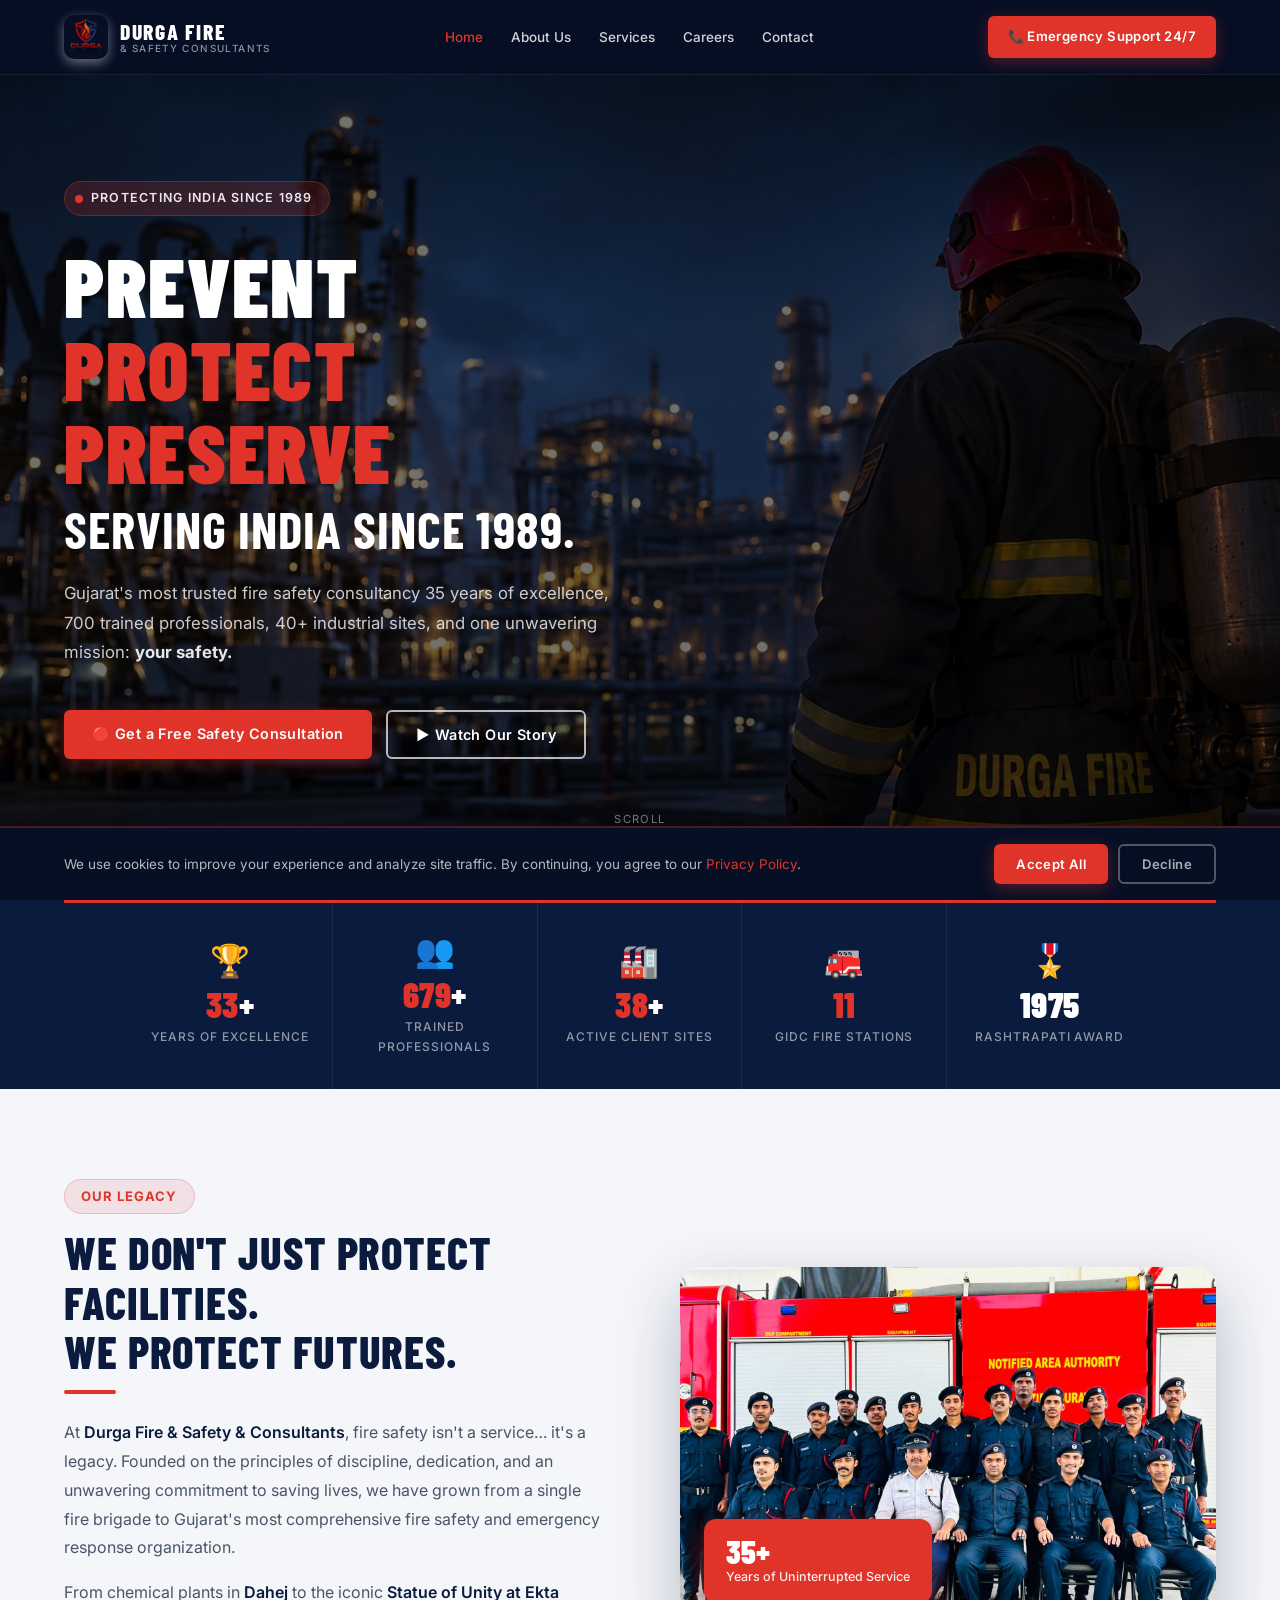
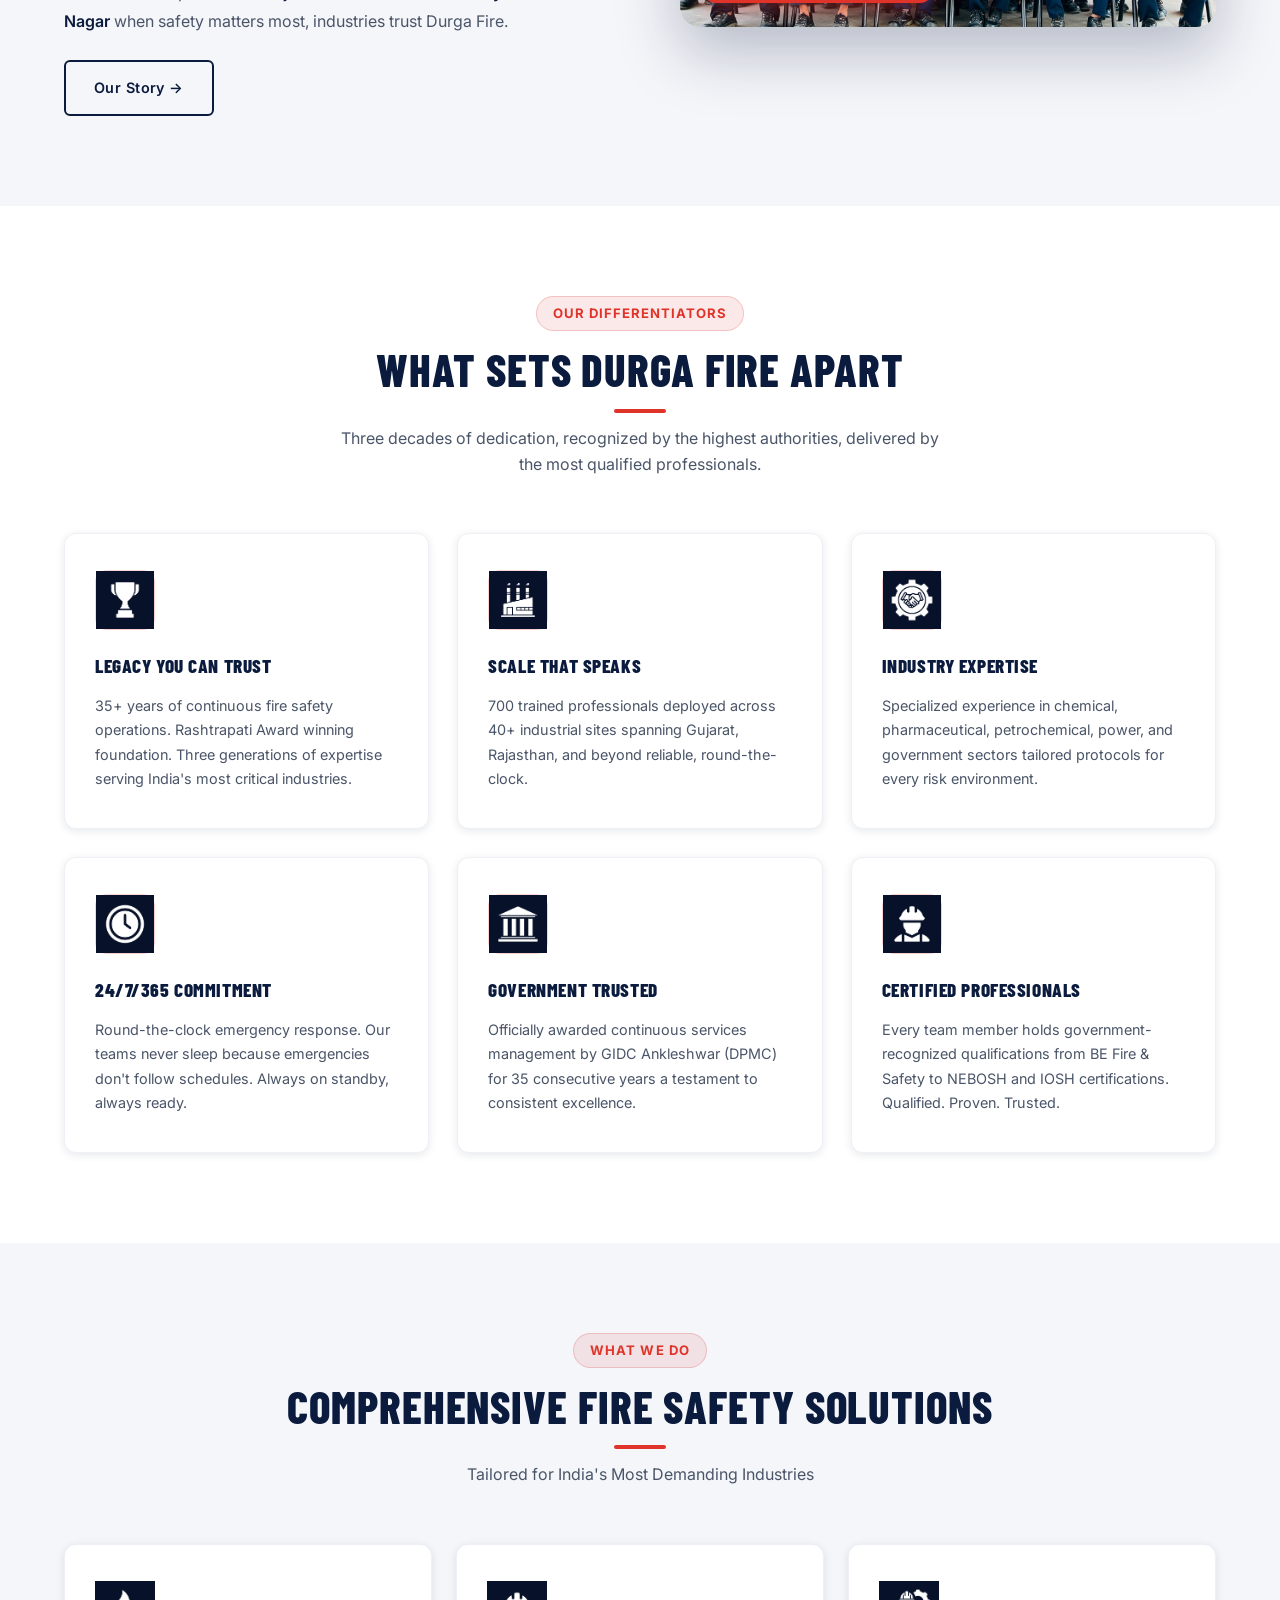
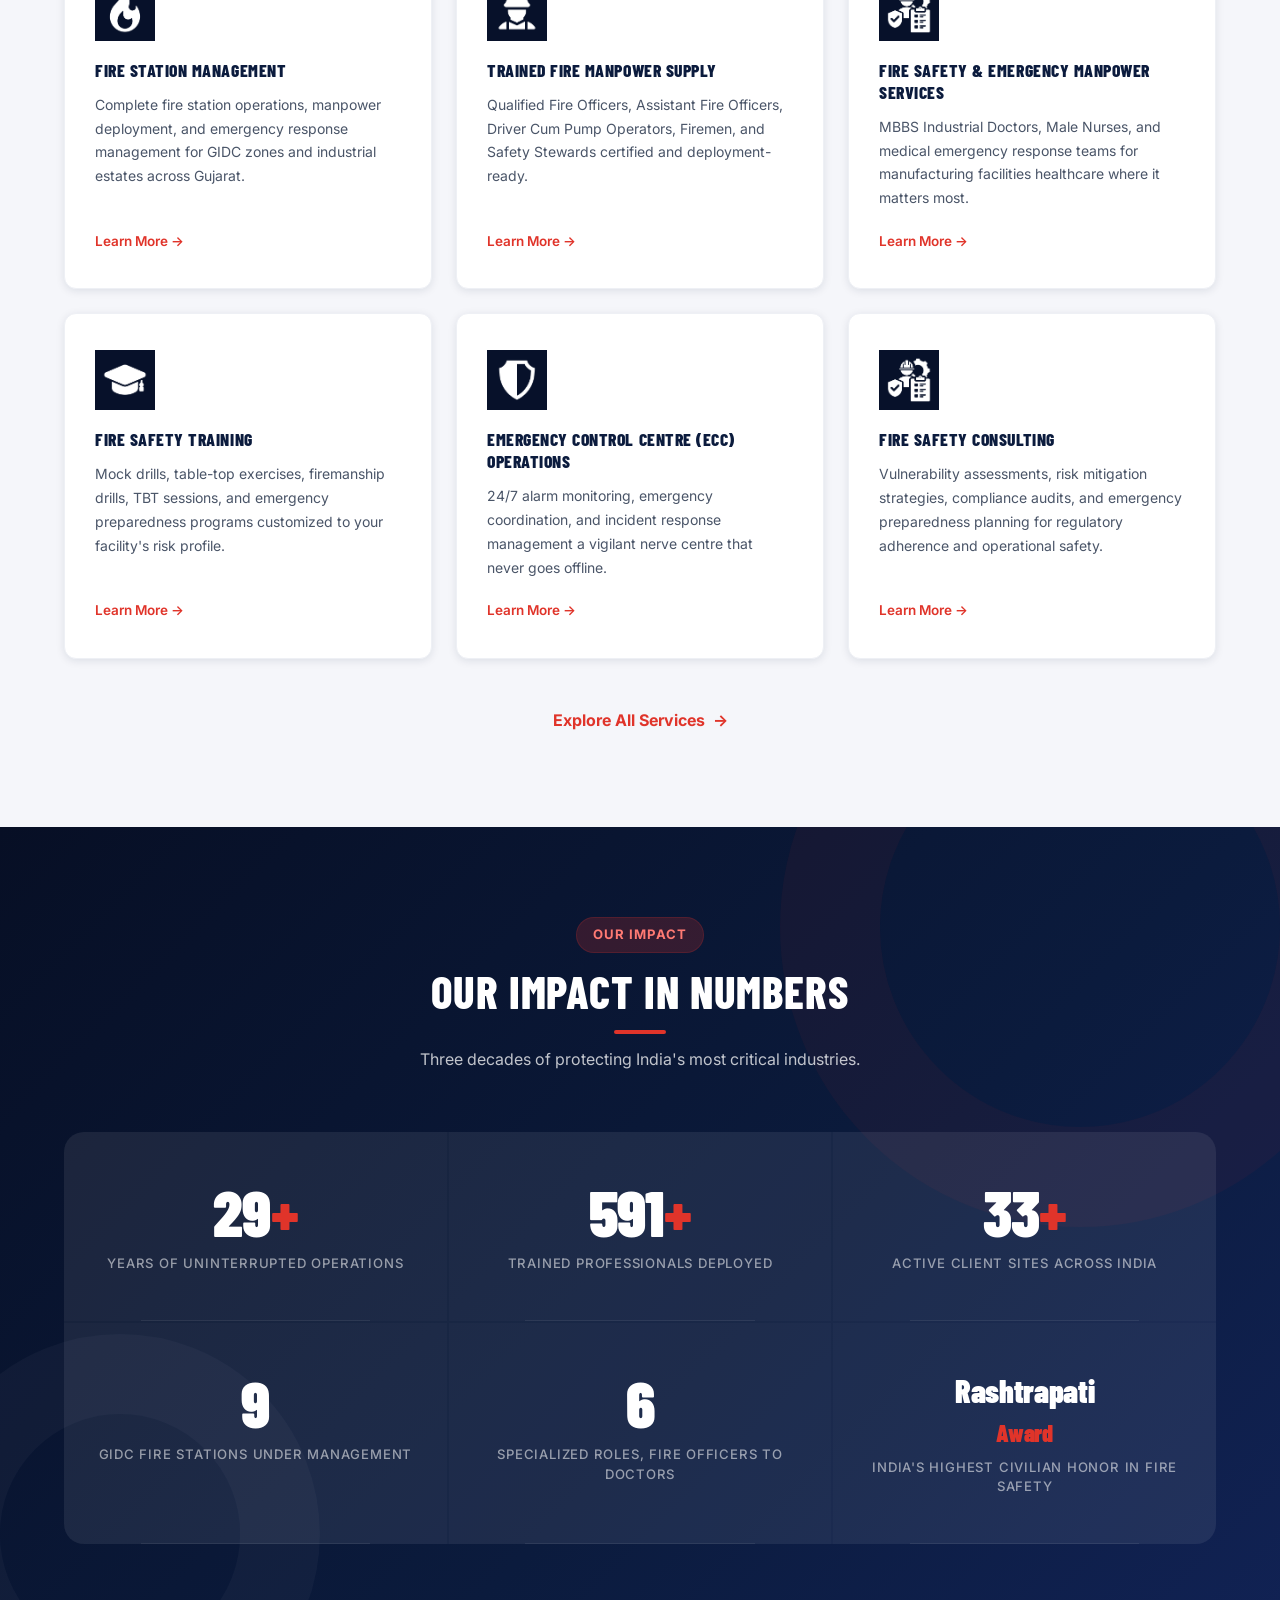
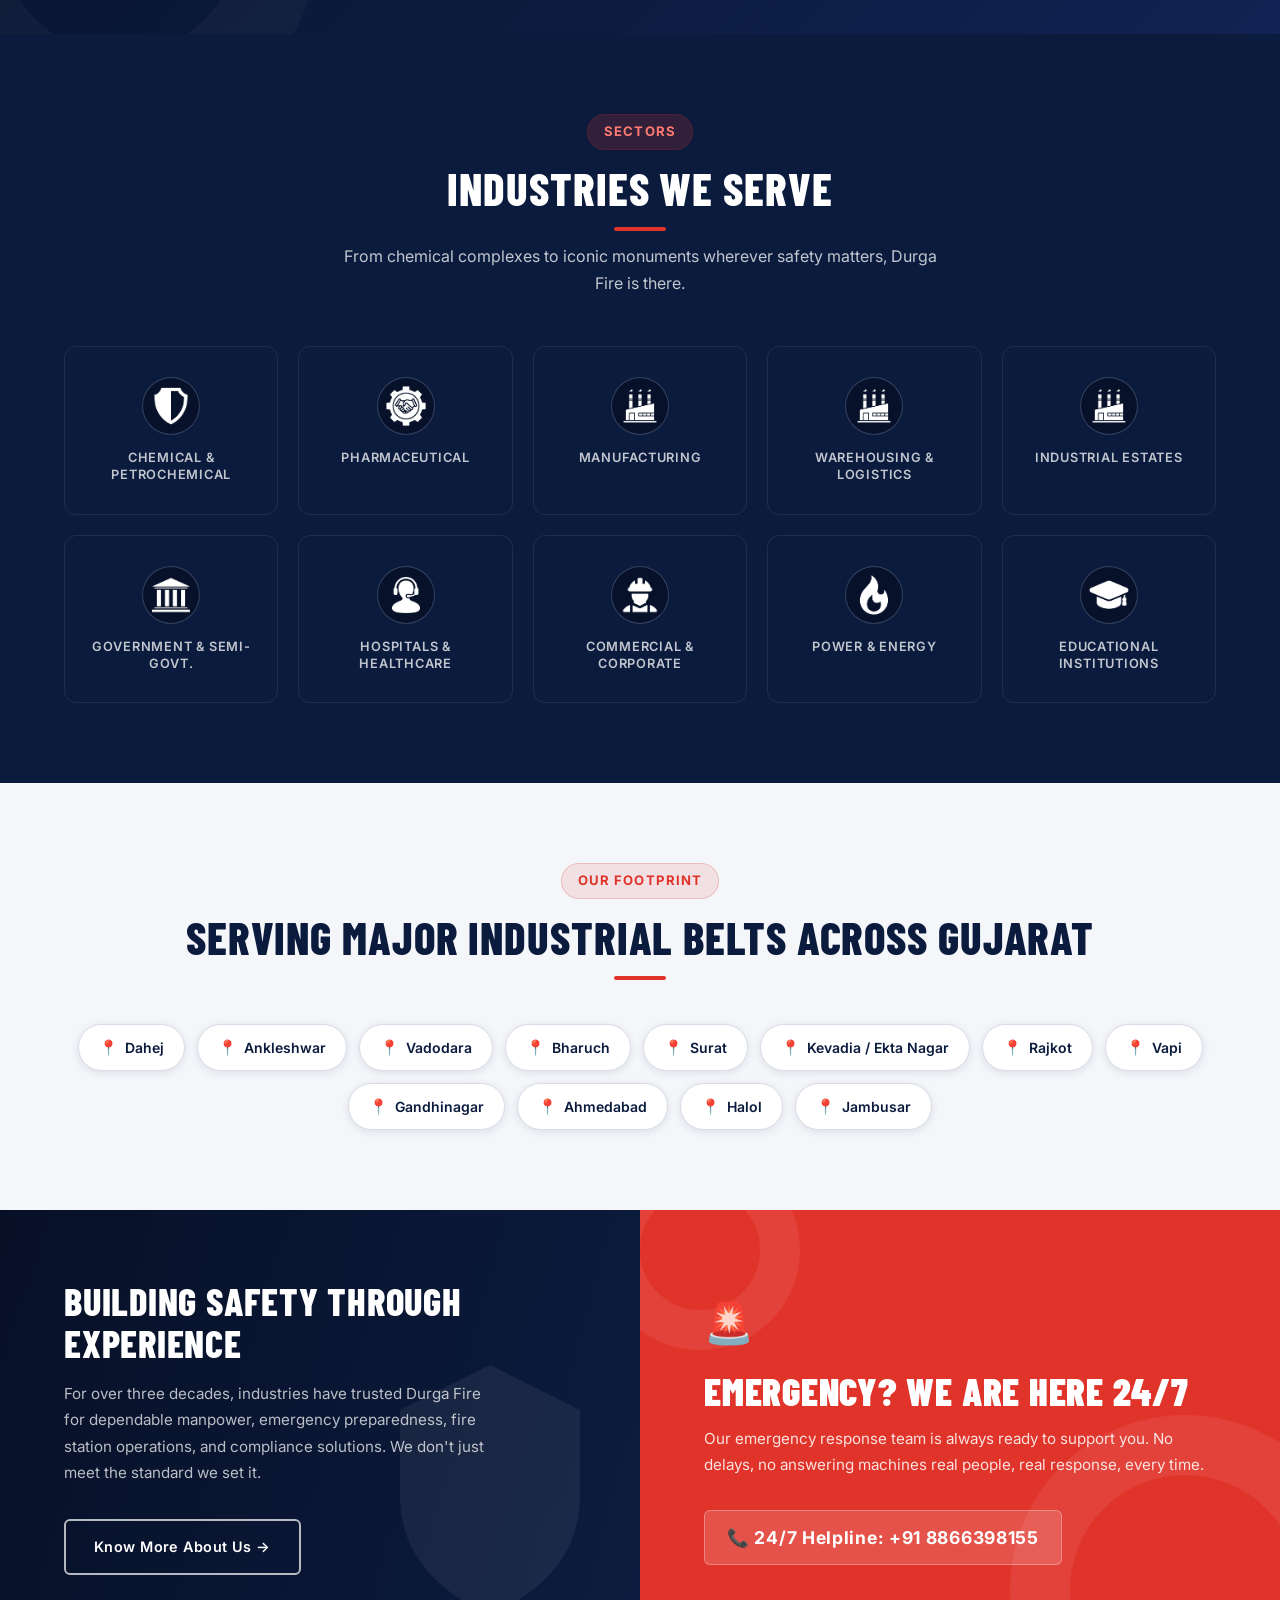
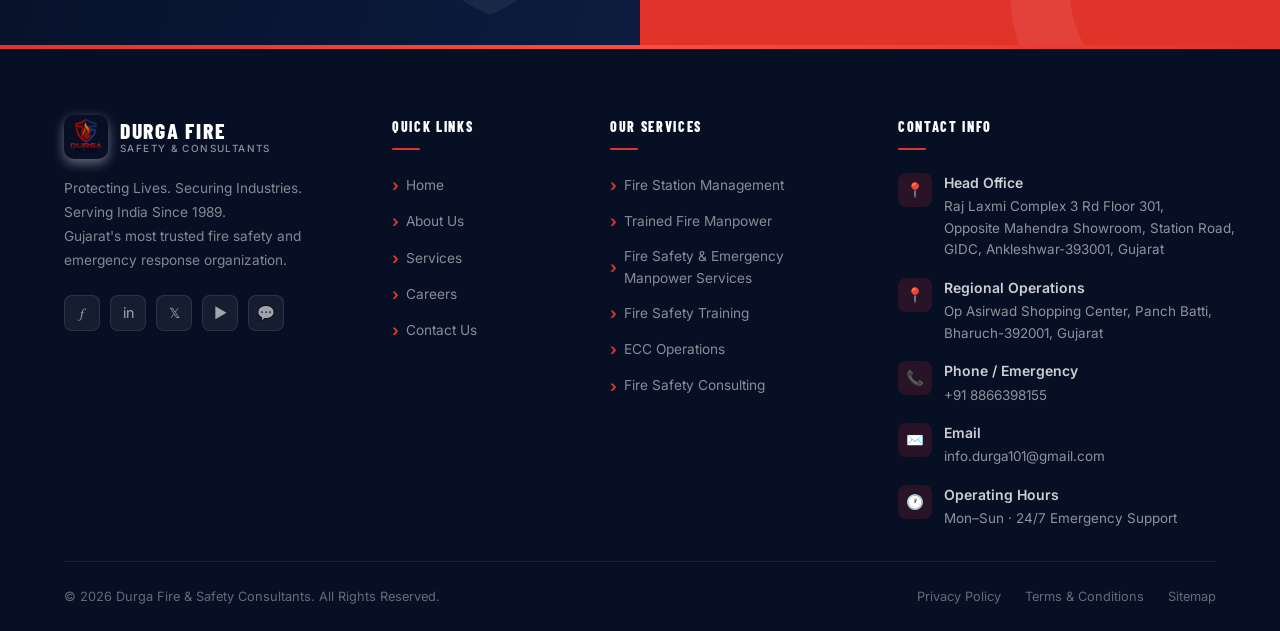
==== commit 9c023755: "update icons all around" ====
--- a/index.html
+++ b/index.html
@@ -503,8 +503,13 @@
     <!-- ════════════════════════════════════════════════════
      INDUSTRIES WE SERVE
 ════════════════════════════════════════════════════ -->
+    <!-- ════════════════════════════════════════════════════
+        INDUSTRIES WE SERVE
+    ════════════════════════════════════════════════════ -->
     <section id="industries" aria-label="Industries we serve">
       <div class="container">
+
+        <!-- Header -->
         <div class="industries-header">
           <span class="section-tag" style="background:rgba(224,52,42,0.18); color:#ff7a73;">Sectors</span>
           <h2 class="section-heading centered light">Industries We Serve</h2>
@@ -513,47 +518,79 @@
           </p>
         </div>
 
-        <div class="industries-grid">
+        <!-- 10-Item Grid -->
+        <div class="industry-grid">
+
           <div class="industry-item reveal">
-            <div class="industry-icon" aria-hidden="true">⚗️</div>
+            <div class="industry-icon" aria-hidden="true">
+              <img src="assets/logos/ECC.jpeg" alt="Chemical & Petrochemical">
+            </div>
             <div class="industry-name">Chemical &amp; Petrochemical</div>
           </div>
+
           <div class="industry-item reveal reveal-delay-1">
-            <div class="industry-icon" aria-hidden="true">💊</div>
+            <div class="industry-icon" aria-hidden="true">
+              <img src="assets/logos/Fire Station.jpeg" alt="Pharmaceutical">
+            </div>
             <div class="industry-name">Pharmaceutical</div>
           </div>
+
           <div class="industry-item reveal reveal-delay-2">
-            <div class="industry-icon" aria-hidden="true">🏭</div>
+            <div class="industry-icon" aria-hidden="true">
+              <img src="assets/logos/Factory.jpeg" alt="Manufacturing">
+            </div>
             <div class="industry-name">Manufacturing</div>
           </div>
+
           <div class="industry-item reveal reveal-delay-3">
-            <div class="industry-icon" aria-hidden="true">📦</div>
+            <div class="industry-icon" aria-hidden="true">
+              <img src="assets/logos/Factory.jpeg" alt="Warehousing & Logistics">
+            </div>
             <div class="industry-name">Warehousing &amp; Logistics</div>
           </div>
+
           <div class="industry-item reveal reveal-delay-4">
-            <div class="industry-icon" aria-hidden="true">🏗️</div>
+            <div class="industry-icon" aria-hidden="true">
+              <img src="assets/logos/Factory.jpeg" alt="Industrial Estates">
+            </div>
             <div class="industry-name">Industrial Estates</div>
           </div>
+
           <div class="industry-item reveal">
-            <div class="industry-icon" aria-hidden="true">🏛️</div>
+            <div class="industry-icon" aria-hidden="true">
+              <img src="assets/logos/Govt.jpeg" alt="Government & Semi-Govt.">
+            </div>
             <div class="industry-name">Government &amp; Semi-Govt.</div>
           </div>
+
           <div class="industry-item reveal reveal-delay-1">
-            <div class="industry-icon" aria-hidden="true">🏥</div>
+            <div class="industry-icon" aria-hidden="true">
+              <img src="assets/logos/Care.jpeg" alt="Hospitals & Healthcare">
+            </div>
             <div class="industry-name">Hospitals &amp; Healthcare</div>
           </div>
+
           <div class="industry-item reveal reveal-delay-2">
-            <div class="industry-icon" aria-hidden="true">🏢</div>
+            <div class="industry-icon" aria-hidden="true">
+              <img src="assets/logos/Professionals.jpeg" alt="Commercial & Corporate">
+            </div>
             <div class="industry-name">Commercial &amp; Corporate</div>
           </div>
+
           <div class="industry-item reveal reveal-delay-3">
-            <div class="industry-icon" aria-hidden="true">⚡</div>
+            <div class="industry-icon" aria-hidden="true">
+              <img src="assets/logos/Fire.jpeg" alt="Power & Energy">
+            </div>
             <div class="industry-name">Power &amp; Energy</div>
           </div>
+
           <div class="industry-item reveal reveal-delay-4">
-            <div class="industry-icon" aria-hidden="true">🎓</div>
+            <div class="industry-icon" aria-hidden="true">
+              <img src="assets/logos/Certified.jpeg" alt="Educational Institutions">
+            </div>
             <div class="industry-name">Educational Institutions</div>
           </div>
+
         </div>
       </div>
     </section>
@@ -648,18 +685,25 @@
           <div class="location-pill reveal"><span class="pin" aria-hidden="true">📍</span> Dahej</div>
           <div class="location-pill reveal reveal-delay-1"><span class="pin" aria-hidden="true">📍</span> Ankleshwar
           </div>
-          <div class="location-pill reveal reveal-delay-2"><span class="pin" aria-hidden="true">📍</span> Vadodara</div>
-          <div class="location-pill reveal reveal-delay-3"><span class="pin" aria-hidden="true">📍</span> Bharuch</div>
-          <div class="location-pill reveal reveal-delay-4"><span class="pin" aria-hidden="true">📍</span> Surat</div>
-          <div class="location-pill reveal"><span class="pin" aria-hidden="true">📍</span> Kevadia / Ekta Nagar</div>
-          <div class="location-pill reveal reveal-delay-1"><span class="pin" aria-hidden="true">📍</span> Rajkot</div>
+          <div class="location-pill reveal reveal-delay-2"><span class="pin" aria-hidden="true">📍</span> Vadodara
+          </div>
+          <div class="location-pill reveal reveal-delay-3"><span class="pin" aria-hidden="true">📍</span> Bharuch
+          </div>
+          <div class="location-pill reveal reveal-delay-4"><span class="pin" aria-hidden="true">📍</span> Surat
+          </div>
+          <div class="location-pill reveal"><span class="pin" aria-hidden="true">📍</span> Kevadia / Ekta Nagar
+          </div>
+          <div class="location-pill reveal reveal-delay-1"><span class="pin" aria-hidden="true">📍</span> Rajkot
+          </div>
           <div class="location-pill reveal reveal-delay-2"><span class="pin" aria-hidden="true">📍</span> Vapi</div>
-          <div class="location-pill reveal reveal-delay-3"><span class="pin" aria-hidden="true">📍</span> Gandhinagar
+          <div class="location-pill reveal reveal-delay-3"><span class="pin" aria-hidden="true">📍</span>
+            Gandhinagar
           </div>
           <div class="location-pill reveal reveal-delay-4"><span class="pin" aria-hidden="true">📍</span> Ahmedabad
           </div>
           <div class="location-pill reveal"><span class="pin" aria-hidden="true">📍</span> Halol</div>
-          <div class="location-pill reveal reveal-delay-1"><span class="pin" aria-hidden="true">📍</span> Jambusar</div>
+          <div class="location-pill reveal reveal-delay-1"><span class="pin" aria-hidden="true">📍</span> Jambusar
+          </div>
         </div>
       </div>
     </section>
@@ -682,7 +726,8 @@
         </svg>
         <div class="cta-left-content reveal">
           <h2>Building Safety Through Experience</h2>
-          <p>For over three decades, industries have trusted Durga Fire for dependable manpower, emergency preparedness,
+          <p>For over three decades, industries have trusted Durga Fire for dependable manpower, emergency
+            preparedness,
             fire station operations, and compliance solutions. We don't just meet the standard we set it.</p>
           <a href="about.html" class="btn btn-outline-white">Know More About Us →</a>
         </div>
@@ -693,7 +738,8 @@
         <div class="cta-right-content reveal">
           <span class="emergency-icon" aria-hidden="true">🚨</span>
           <h2>Emergency? We Are Here 24/7</h2>
-          <p>Our emergency response team is always ready to support you. No delays, no answering machines real people,
+          <p>Our emergency response team is always ready to support you. No delays, no answering machines real
+            people,
             real response, every time.</p>
           <a href="tel:+918866398155" class="cta-phone" id="ctaPhoneBtn" aria-label="Call emergency helpline">
             📞 24/7 Helpline: +91 8866398155
--- a/styles.css
+++ b/styles.css
@@ -1027,25 +1027,27 @@
   line-height: 1.45;
 }
 
-/* ─── INDUSTRIES ─────────────────────────────────── */
+/* ─── INDUSTRIES SECTION (STRICTLY SCOPED TO #industries) ─── */
 #industries {
-  background: var(--navy);
+  background: var(--navy, #0B1B3D);
   padding: 80px 0;
   position: relative;
 }
 
-.industries-header {
+#industries .industries-header {
   text-align: center;
   margin-bottom: 50px;
 }
 
-.industries-grid {
+/* Supports both class name variants safely */
+#industries .industry-grid,
+#industries .industries-grid {
   display: grid;
   grid-template-columns: repeat(5, 1fr);
   gap: 20px;
 }
 
-.industry-item {
+#industries .industry-item {
   display: flex;
   flex-direction: column;
   align-items: center;
@@ -1053,33 +1055,34 @@
   gap: 14px;
   padding: 30px 16px;
   border: 1px solid rgba(255, 255, 255, 0.08);
-  border-radius: var(--radius-md);
-  transition: all var(--transition);
+  border-radius: var(--radius-md, 12px);
+  transition: all var(--transition, 0.3s ease);
   cursor: default;
   position: relative;
   overflow: hidden;
 }
 
-.industry-item::before {
+#industries .industry-item::before {
   content: '';
   position: absolute;
   inset: 0;
   background: linear-gradient(135deg, rgba(224, 52, 42, 0.10), transparent);
   opacity: 0;
-  transition: opacity var(--transition);
-}
-
-.industry-item:hover {
+  transition: opacity var(--transition, 0.3s ease);
+}
+
+#industries .industry-item:hover {
   border-color: rgba(224, 52, 42, 0.45);
   transform: translateY(-4px);
   box-shadow: 0 12px 32px rgba(0, 0, 0, 0.30);
 }
 
-.industry-item:hover::before {
+#industries .industry-item:hover::before {
   opacity: 1;
 }
 
-.industry-icon {
+/* ─── CIRCULAR ICON CONTAINER & PHOTO MASKING ─── */
+#industries .industry-icon {
   width: 58px;
   height: 58px;
   background: rgba(255, 255, 255, 0.07);
@@ -1089,17 +1092,30 @@
   justify-content: center;
   font-size: 1.6rem;
   border: 1px solid rgba(255, 255, 255, 0.10);
-  transition: all var(--transition);
+  transition: all var(--transition, 0.3s ease);
   position: relative;
   z-index: 1;
-}
-
-.industry-item:hover .industry-icon {
+  overflow: hidden;
+  /* 👈 CRITICAL: Crops square JPEG photos directly into a clean circle */
+  flex-shrink: 0;
+}
+
+/* Formats JPEG/PNG images inside the circular icon badge */
+#industries .industry-icon img {
+  width: 100%;
+  height: 100%;
+  object-fit: cover;
+  /* 👈 Fills 58px circle completely without gaps */
+  border-radius: 50%;
+  display: block;
+}
+
+#industries .industry-item:hover .industry-icon {
   background: rgba(224, 52, 42, 0.20);
   border-color: rgba(224, 52, 42, 0.40);
 }
 
-.industry-name {
+#industries .industry-name {
   font-size: 0.80rem;
   font-weight: 600;
   color: rgba(255, 255, 255, 0.75);
@@ -1110,9 +1126,32 @@
   z-index: 1;
 }
 
-.industry-item:hover .industry-name {
-  color: var(--white);
-}
+#industries .industry-item:hover .industry-name {
+  color: var(--white, #FFFFFF);
+}
+
+/* ─── RESPONSIVE BREAKPOINTS (SCOPED) ───────────── */
+@media (max-width: 1024px) {
+
+  #industries .industry-grid,
+  #industries .industries-grid {
+    grid-template-columns: repeat(3, 1fr);
+  }
+}
+
+@media (max-width: 640px) {
+
+  #industries .industry-grid,
+  #industries .industries-grid {
+    grid-template-columns: repeat(2, 1fr);
+    gap: 14px;
+  }
+
+  #industries .industry-item {
+    padding: 20px 12px;
+  }
+}
+
 
 /* ─── FEATURED PROJECTS ──────────────────────────── */
 #projects {
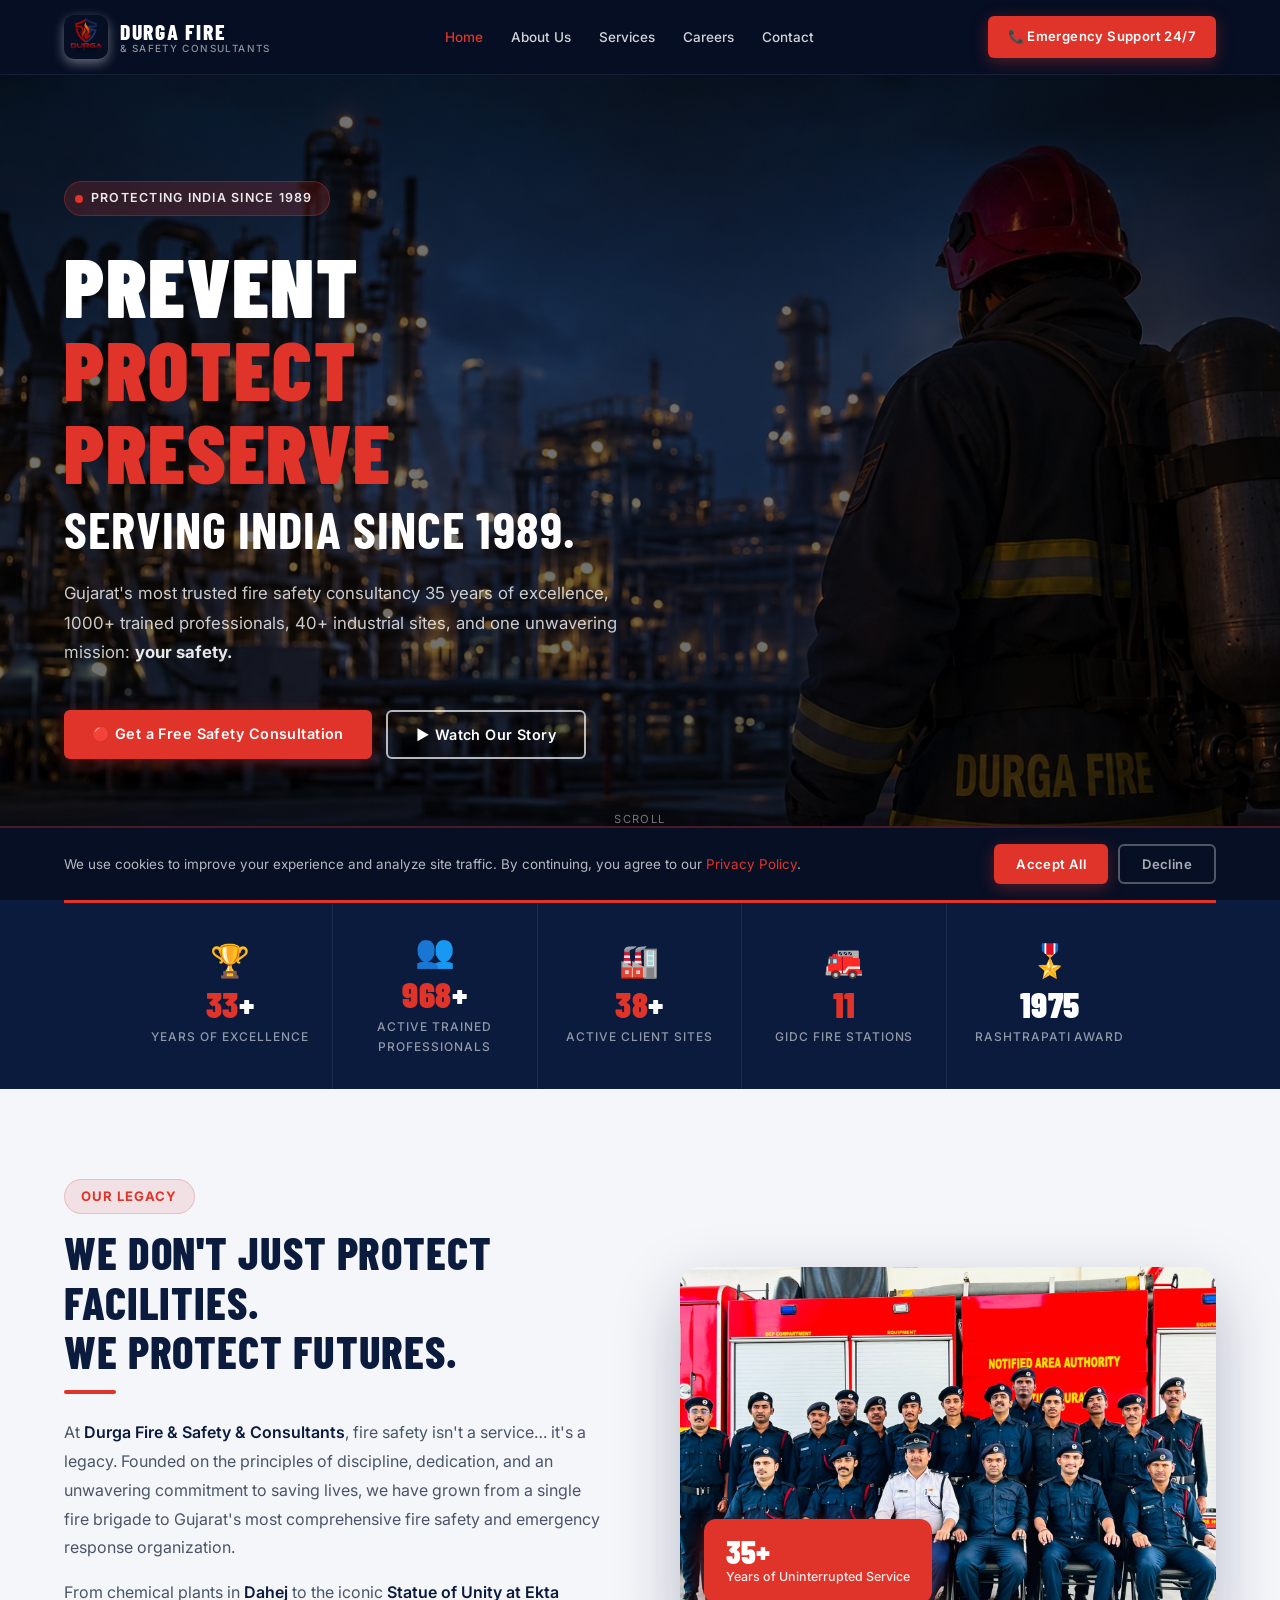
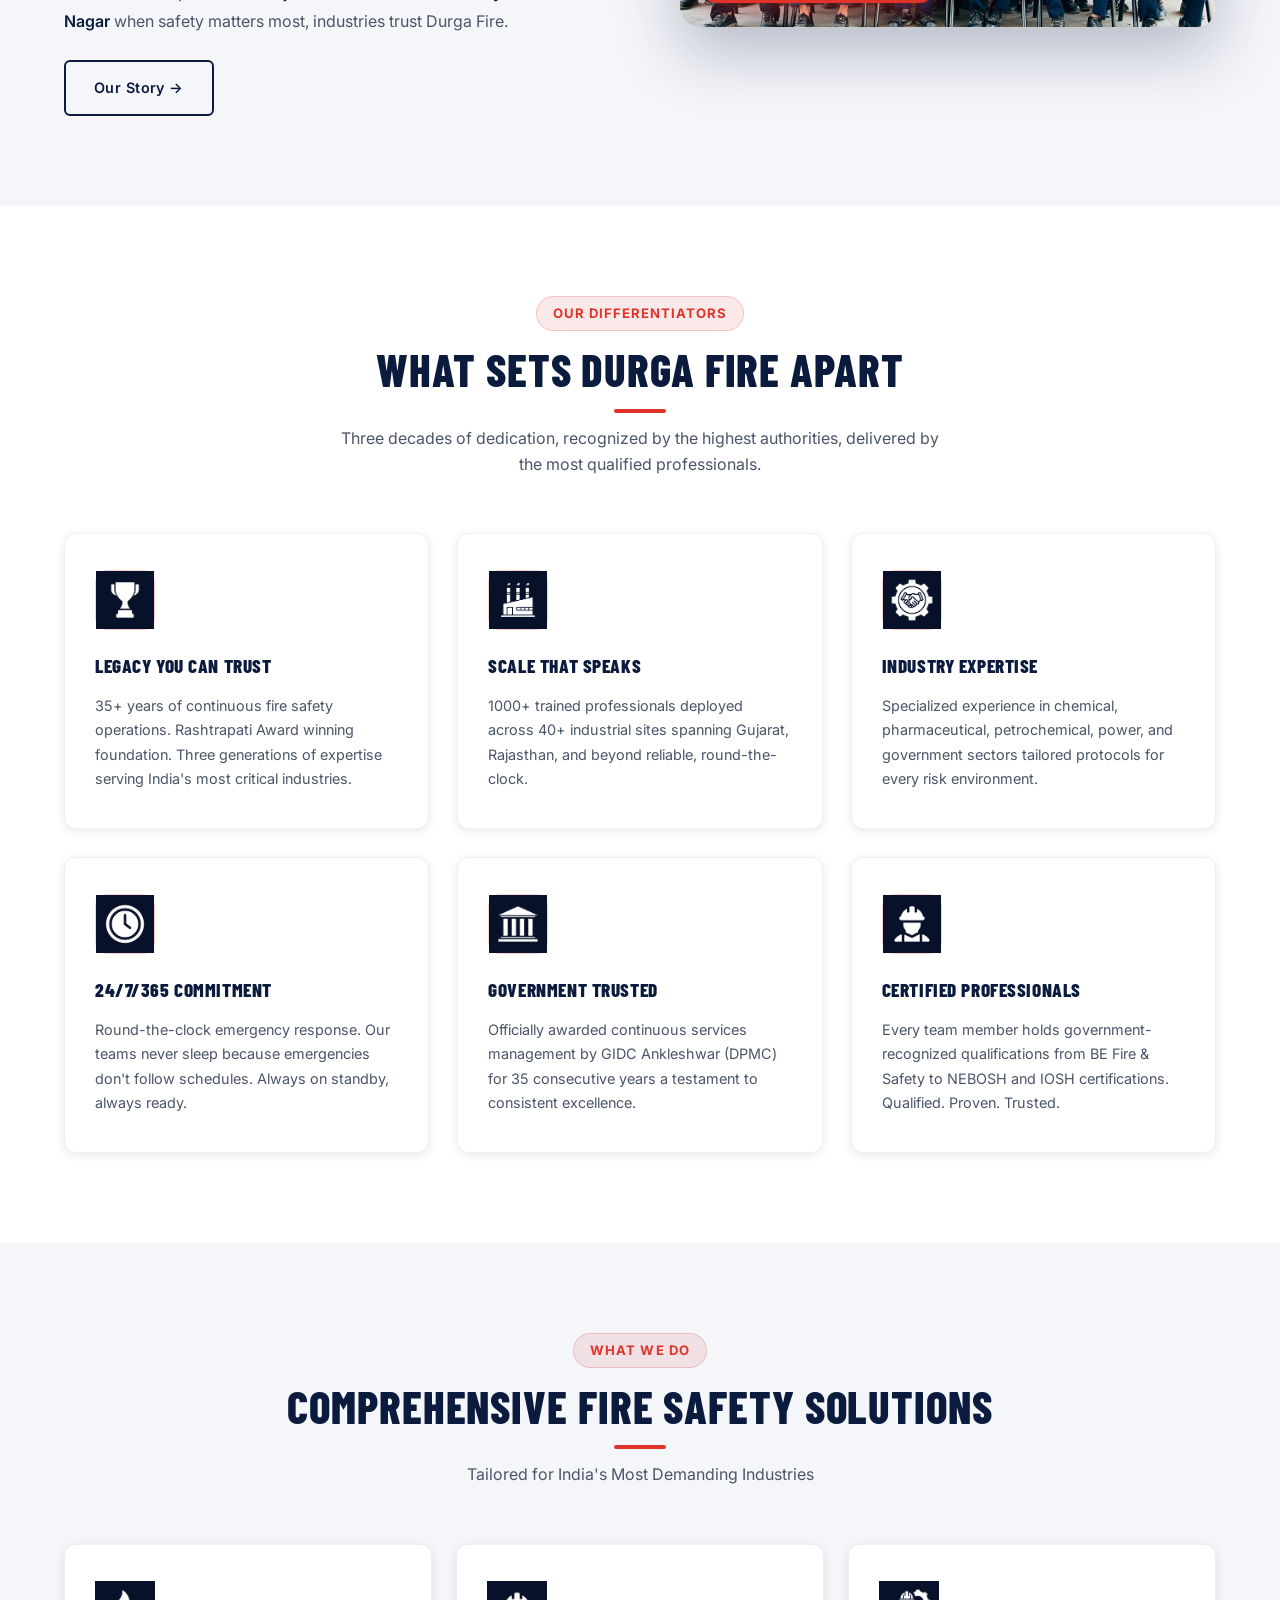
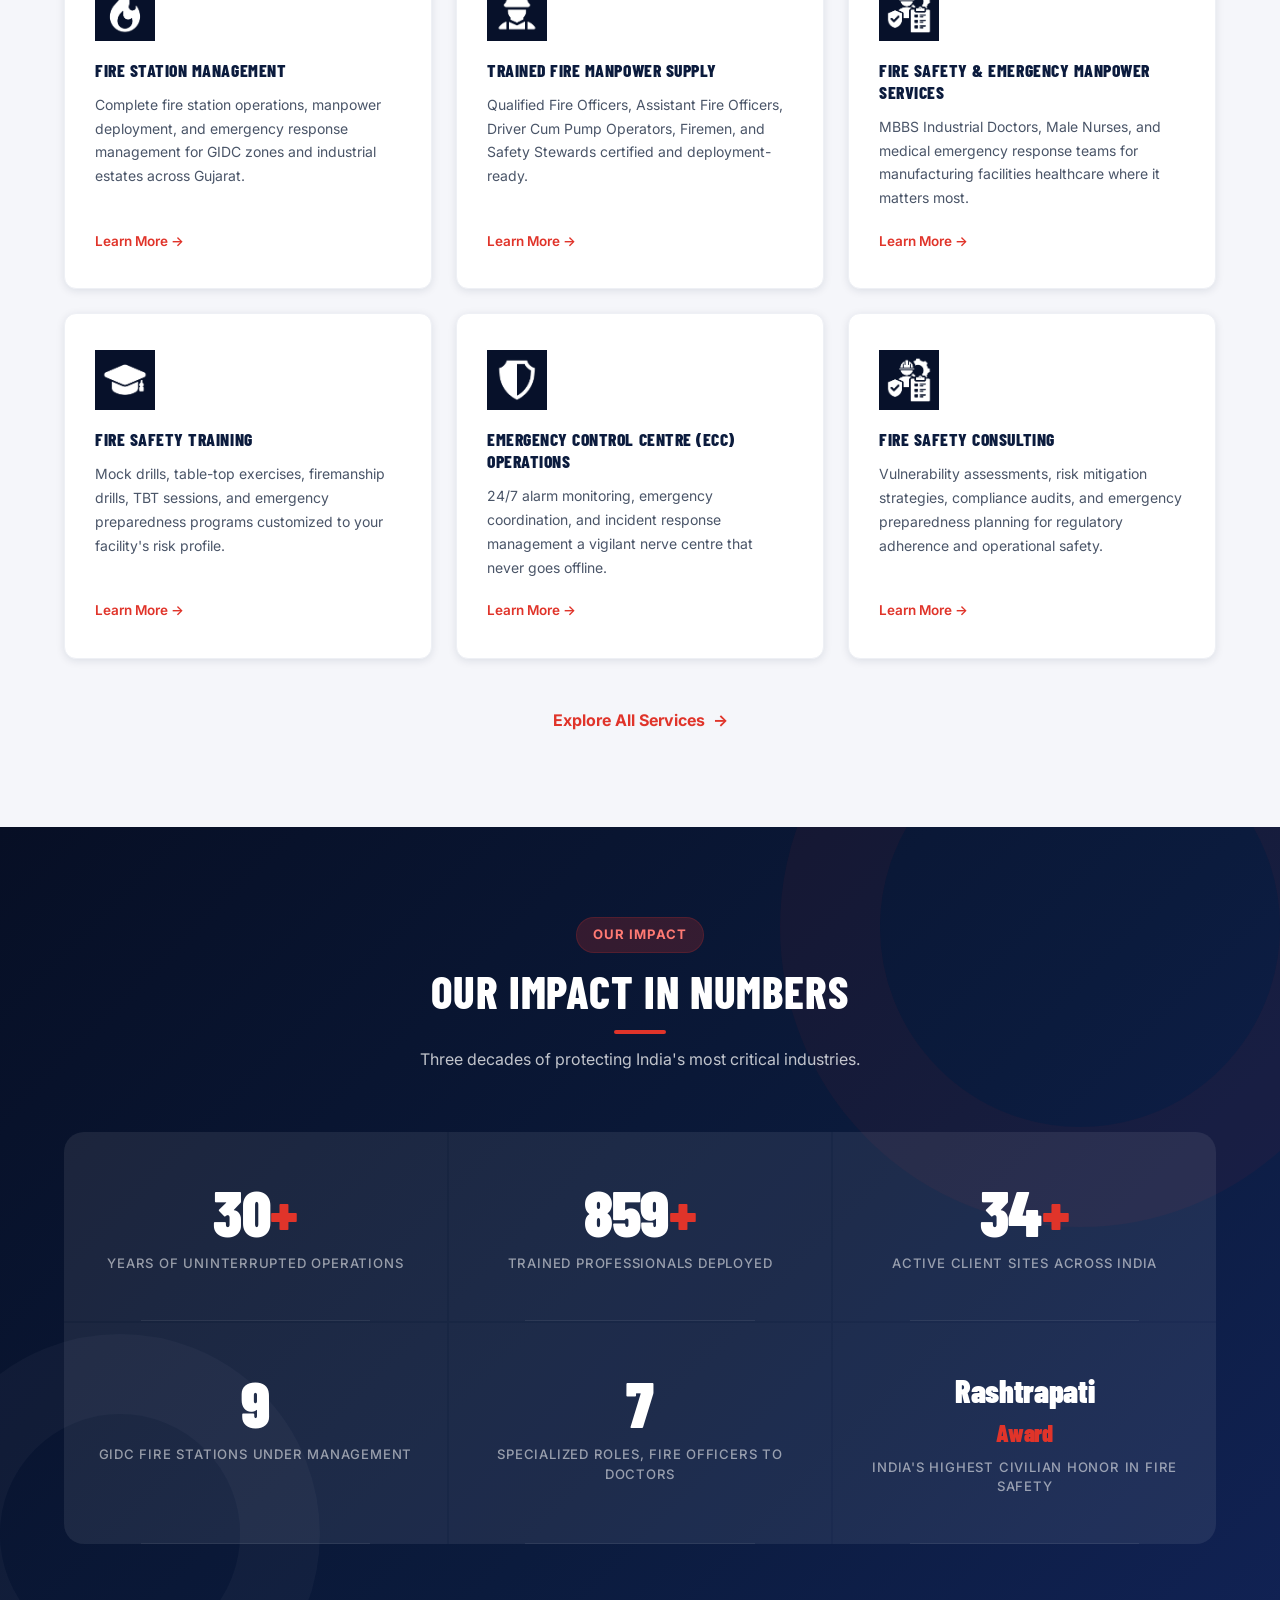
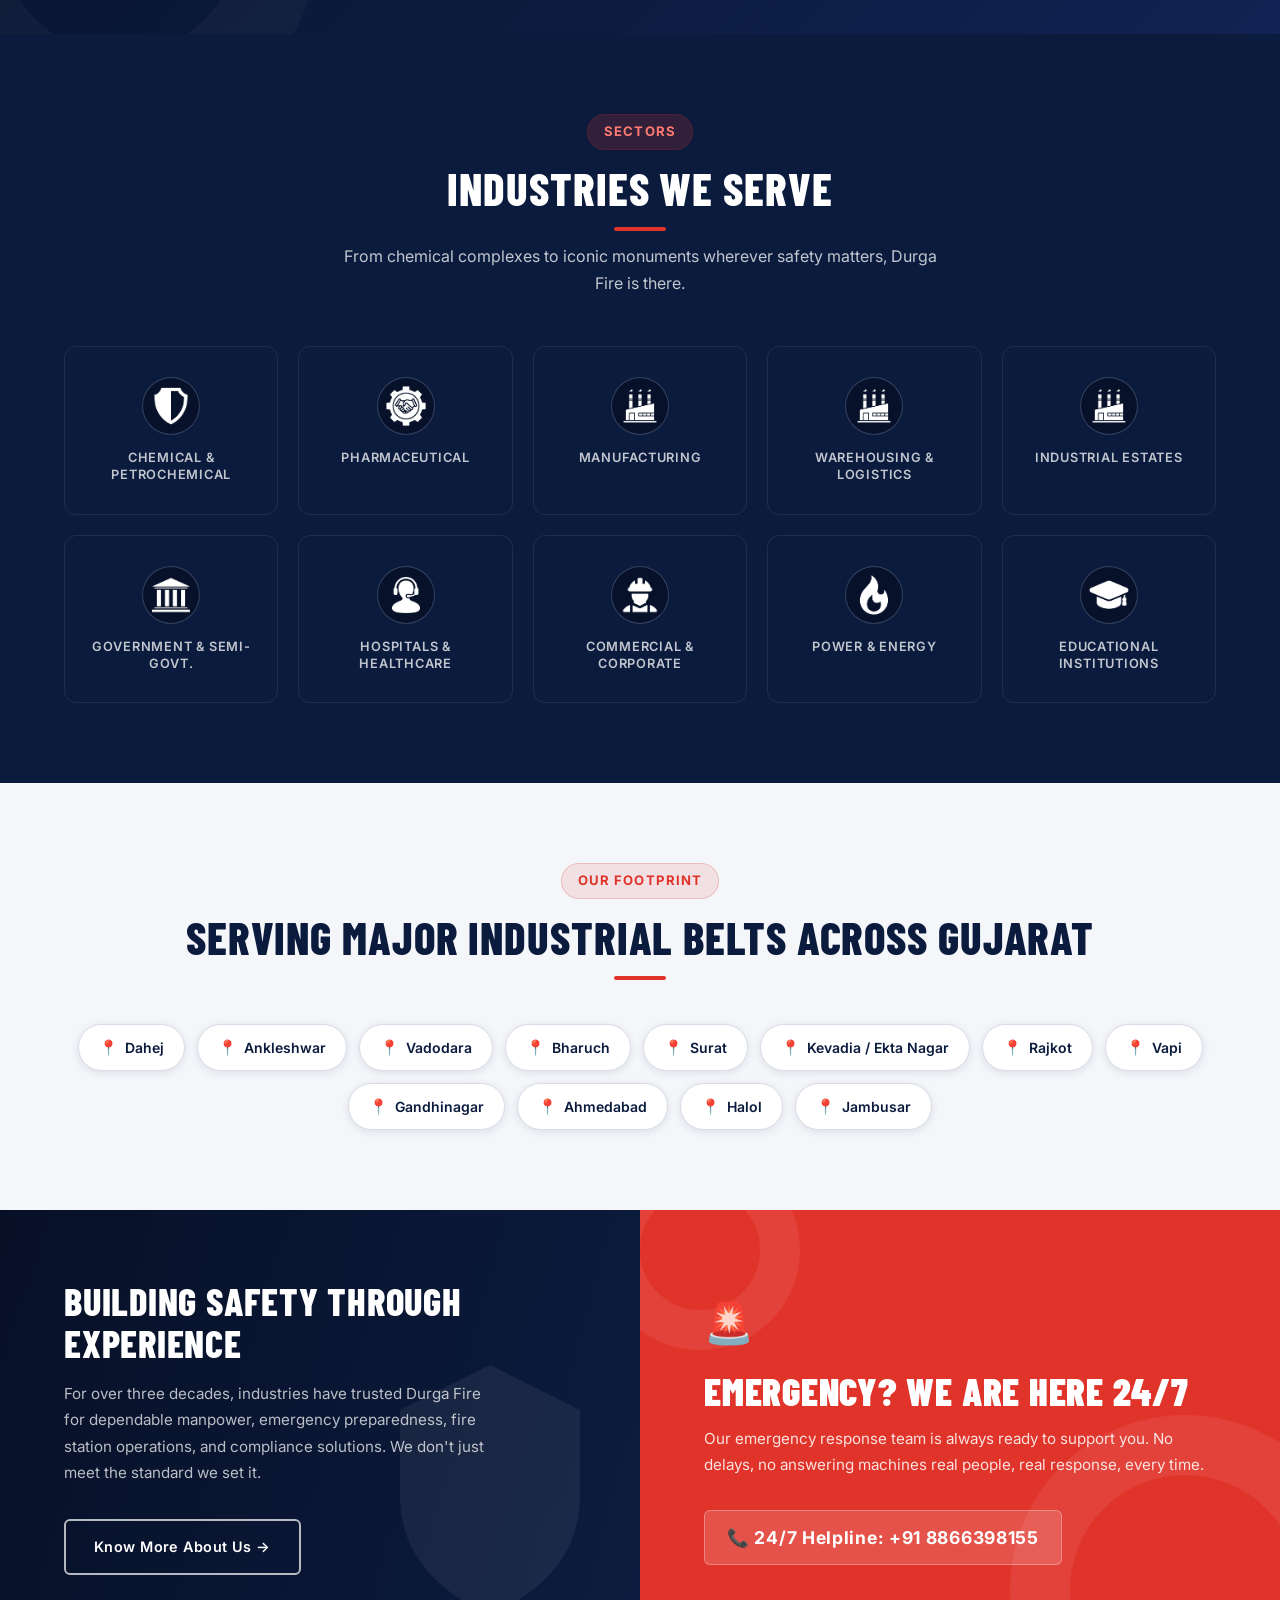
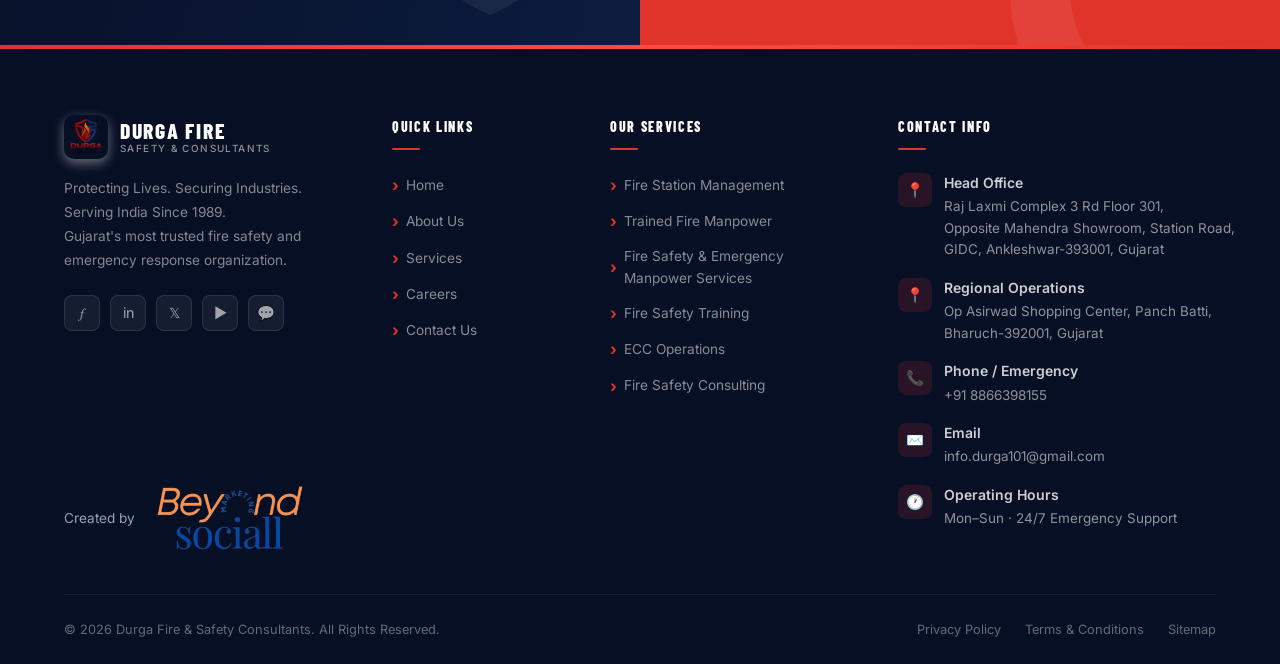
==== commit e3c459e3: "Add files via upload" ====
--- a/index.html
+++ b/index.html
@@ -6,12 +6,12 @@
   <meta name="viewport" content="width=device-width, initial-scale=1.0" />
   <title>Durga Fire & Safety Consultants Gujarat's Most Trusted Fire Safety Experts Since 1998</title>
   <meta name="description"
-    content="Durga Fire & Safety Consultants  35+ years of excellence, 700+ trained professionals, 40+ active industrial sites. Gujarat's premier fire safety consultancy serving India's most demanding industries." />
+    content="Durga Fire & Safety Consultants  35+ years of excellence, 1000+ trained professionals, 40+ active industrial sites. Gujarat's premier fire safety consultancy serving India's most demanding industries." />
   <meta name="keywords"
     content="fire safety consultants Gujarat, GIDC fire station management, industrial fire safety, fire safety training India, Durga Fire" />
   <meta property="og:title" content="Durga Fire & Safety Consultants" />
   <meta property="og:description"
-    content="35+ years of excellence. 700+ professionals. Gujarat's most trusted fire safety consultancy." />
+    content="35+ years of excellence. 1000+ professionals. Gujarat's most trusted fire safety consultancy." />
   <meta property="og:type" content="website" />
   <link rel="canonical" href="https://www.durgafire.com/" />
   <link rel="stylesheet" href="styles.css" />
@@ -212,7 +212,7 @@
 
         <p class="hero-body">
           Gujarat's most trusted fire safety consultancy 35 years of excellence,
-          700 trained professionals, 40+ industrial sites, and one unwavering
+          1000+ trained professionals, 40+ industrial sites, and one unwavering
           mission: <strong style="color:rgba(255,255,255,0.90)">your safety.</strong>
         </p>
 
@@ -245,8 +245,8 @@
         </div>
         <div class="trust-item reveal reveal-delay-1">
           <div class="trust-icon" aria-hidden="true">👥</div>
-          <div class="trust-value"><span class="counter" data-target="700">0</span>+</div>
-          <div class="trust-label">Trained Professionals</div>
+          <div class="trust-value"><span class="counter" data-target="1000+">0</span>+</div>
+          <div class="trust-label">Active Trained Professionals</div>
         </div>
         <div class="trust-item reveal reveal-delay-2">
           <div class="trust-icon" aria-hidden="true">🏭</div>
@@ -341,7 +341,7 @@
           <article class="why-card reveal reveal-delay-1">
             <div class="why-card-icon" aria-hidden="true"><img src="assets/logos/Factory.jpeg" alt="Factory"></div>
             <h3>Scale That Speaks</h3>
-            <p>700 trained professionals deployed across 40+ industrial sites spanning Gujarat, Rajasthan, and beyond
+            <p>1000+ trained professionals deployed across 40+ industrial sites spanning Gujarat, Rajasthan, and beyond
               reliable, round-the-clock.</p>
           </article>
 
@@ -475,7 +475,8 @@
             <div class="number-label">Years of Uninterrupted Operations</div>
           </div>
           <div class="number-item">
-            <div class="number-val"><span class="counter" data-target="700">0</span><span class="accent">+</span></div>
+            <div class="number-val"><span class="counter" data-target="1000+">0</span><span class="accent">+</span>
+            </div>
             <div class="number-label">Trained Professionals Deployed</div>
           </div>
           <div class="number-item">
--- a/styles.css
+++ b/styles.css
@@ -1648,6 +1648,43 @@
   color: rgba(255, 255, 255, 0.75);
 }
 
+/* Container placed below socials */
+.footer-credits {
+  margin-top: 8rem;
+  display: flex;
+  align-items: center;
+  /* Vertally centers text with logo height */
+  justify-content: flex-start;
+  /* Strictly keeps everything left-aligned */
+  gap: 8px;
+  width: 100%;
+}
+
+.credits-text {
+  font-size: 0.85rem;
+  color: #94a3b8;
+  /* Matching the footer body text color */
+  line-height: 1;
+}
+
+.credits-link {
+  display: inline-flex;
+  align-items: center;
+}
+
+.credits-logo {
+  height: 120px;
+  /* Adjust height to fit your logo aspect ratio */
+  width: auto;
+  object-fit: contain;
+  display: block;
+  transition: transform 0.2s ease, opacity 0.2s ease;
+}
+
+.credits-link:hover .credits-logo {
+  opacity: 0.85;
+  transform: scale(1.05);
+}
 
 /* ─── SCROLL REVEAL ANIMATION ────────────────────── */
 .reveal {
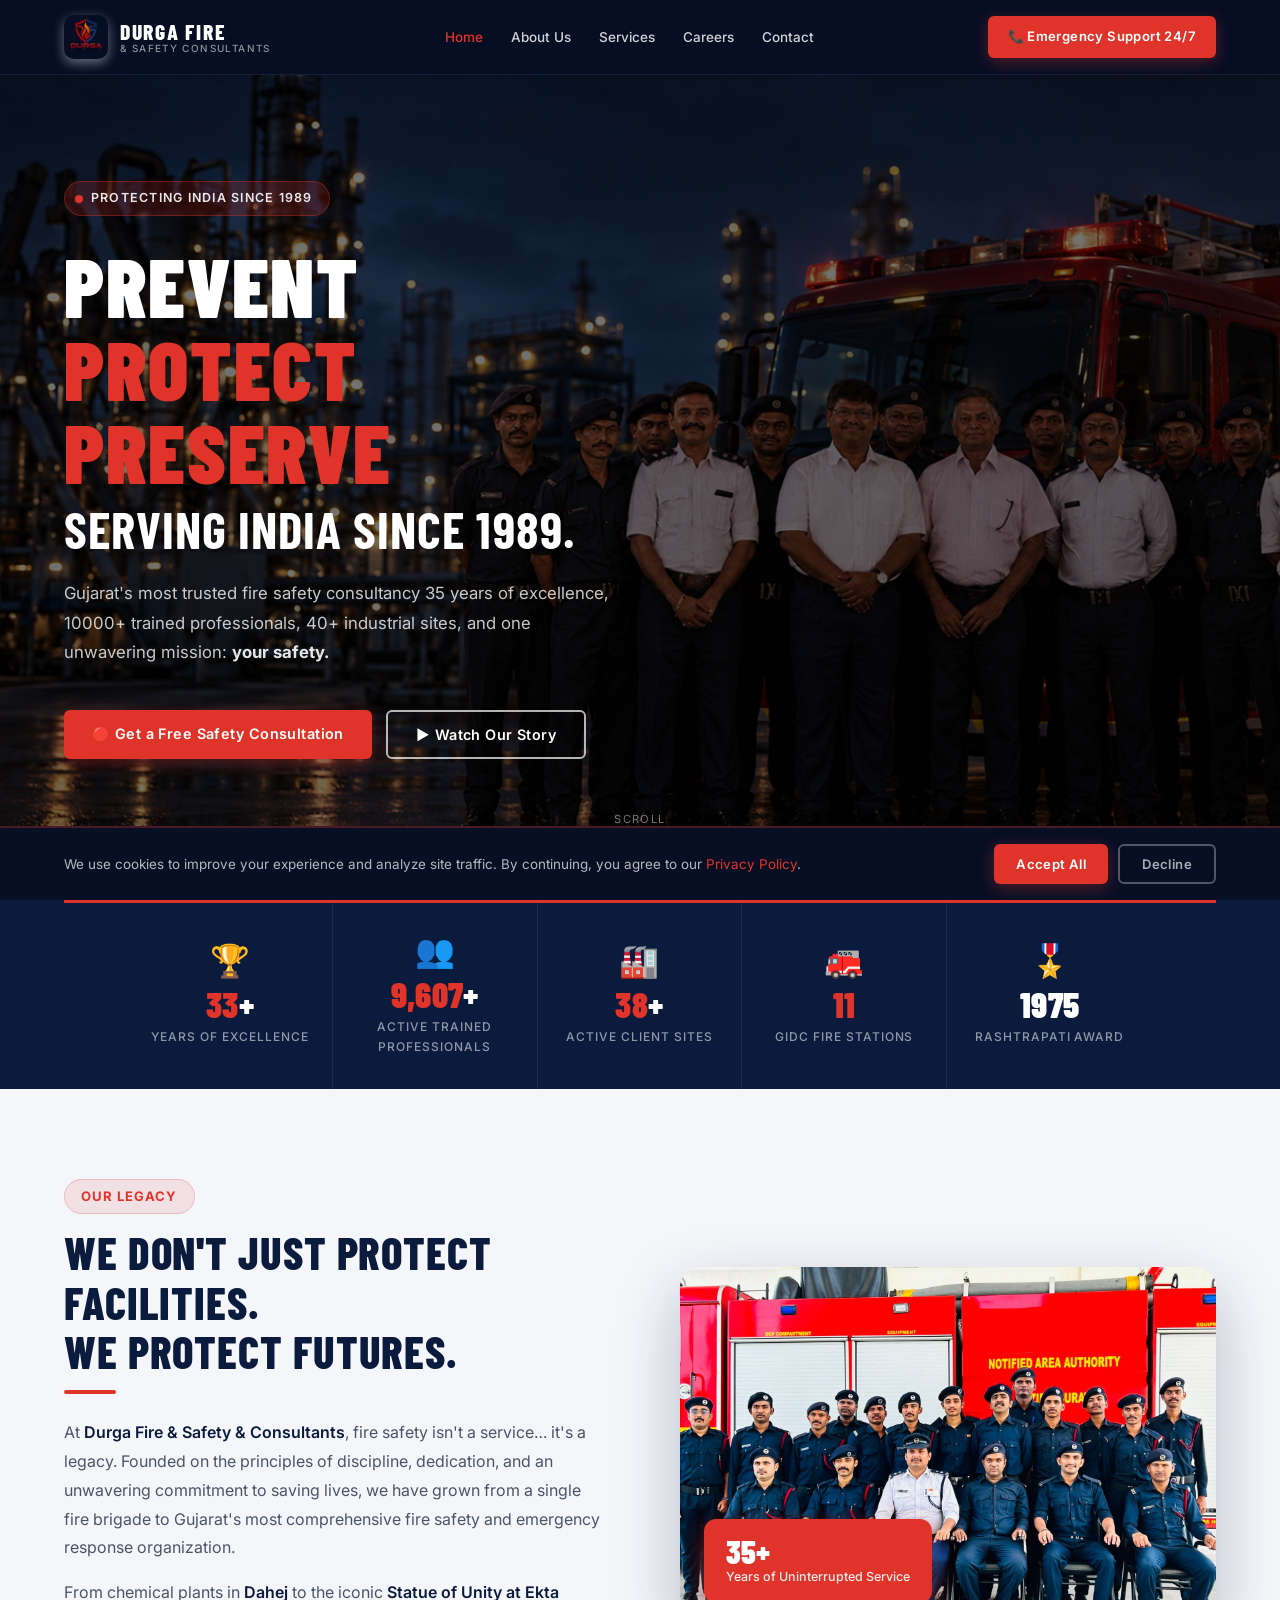
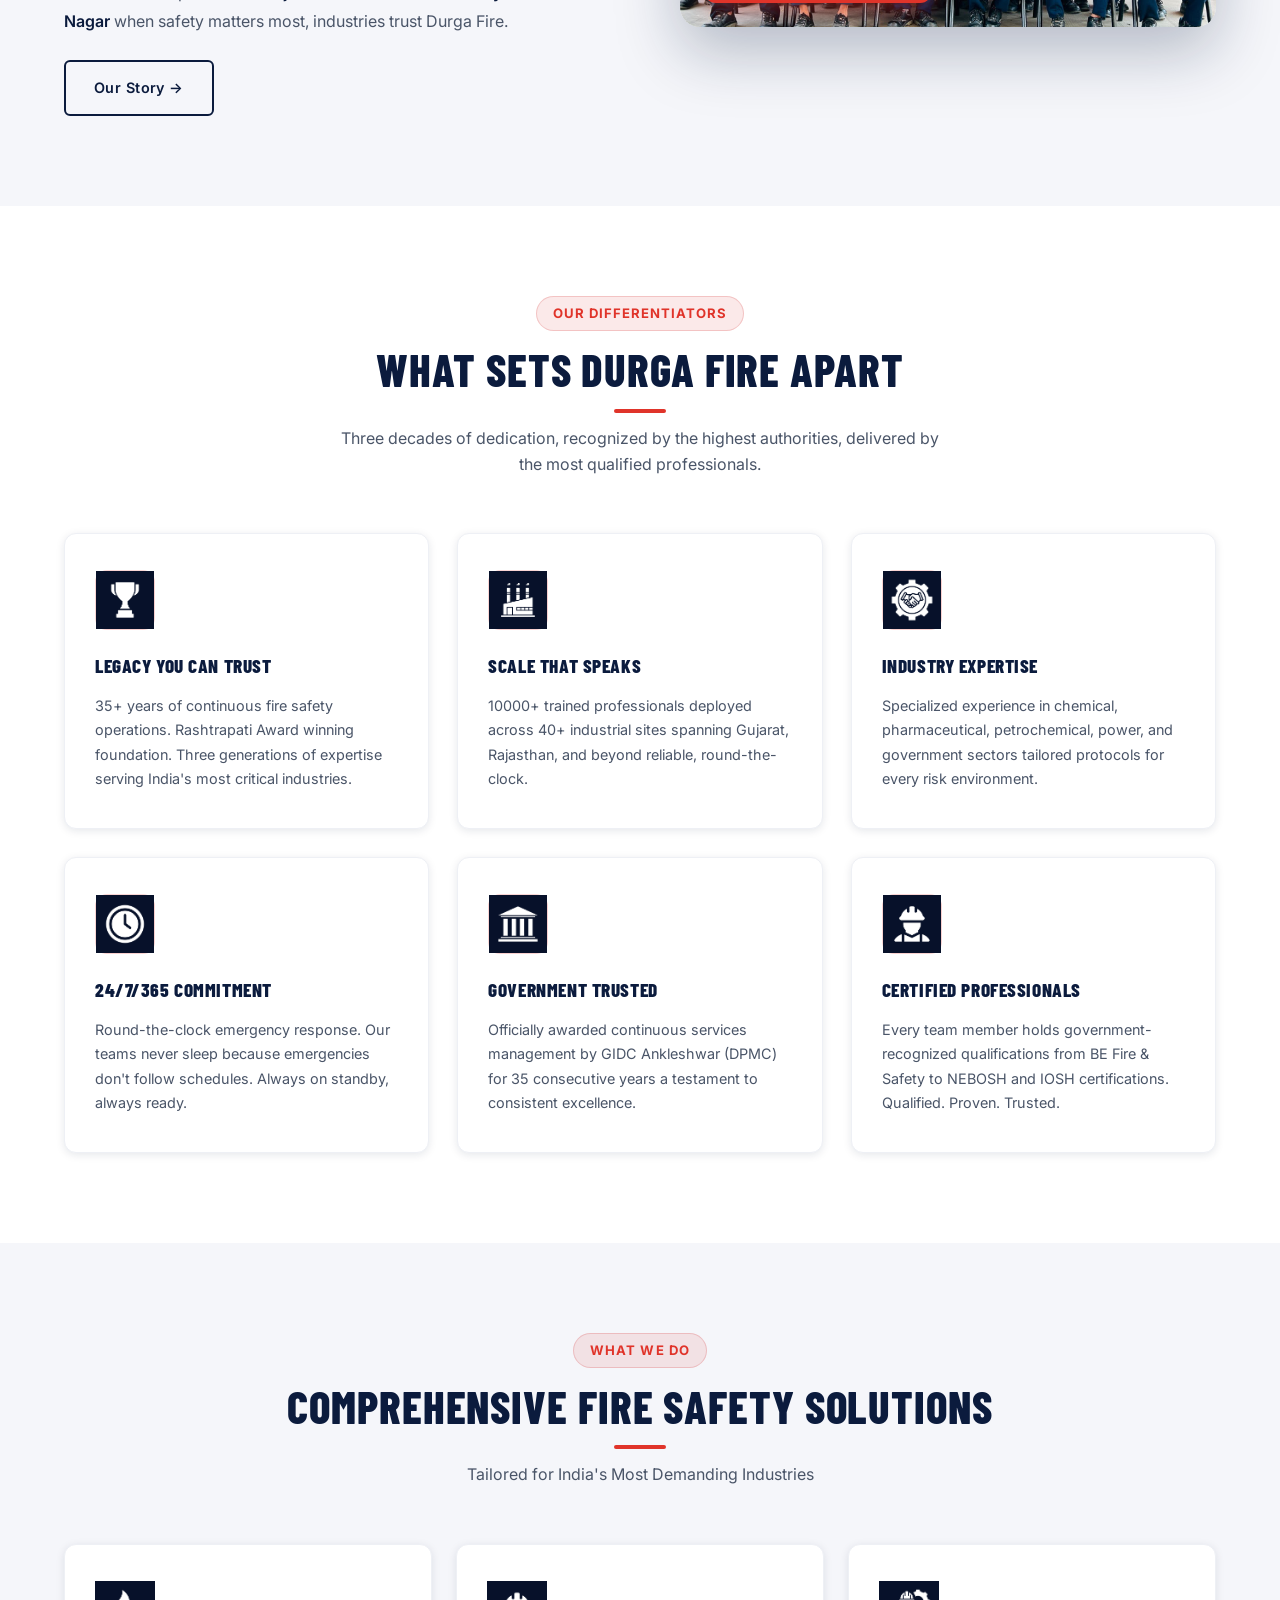
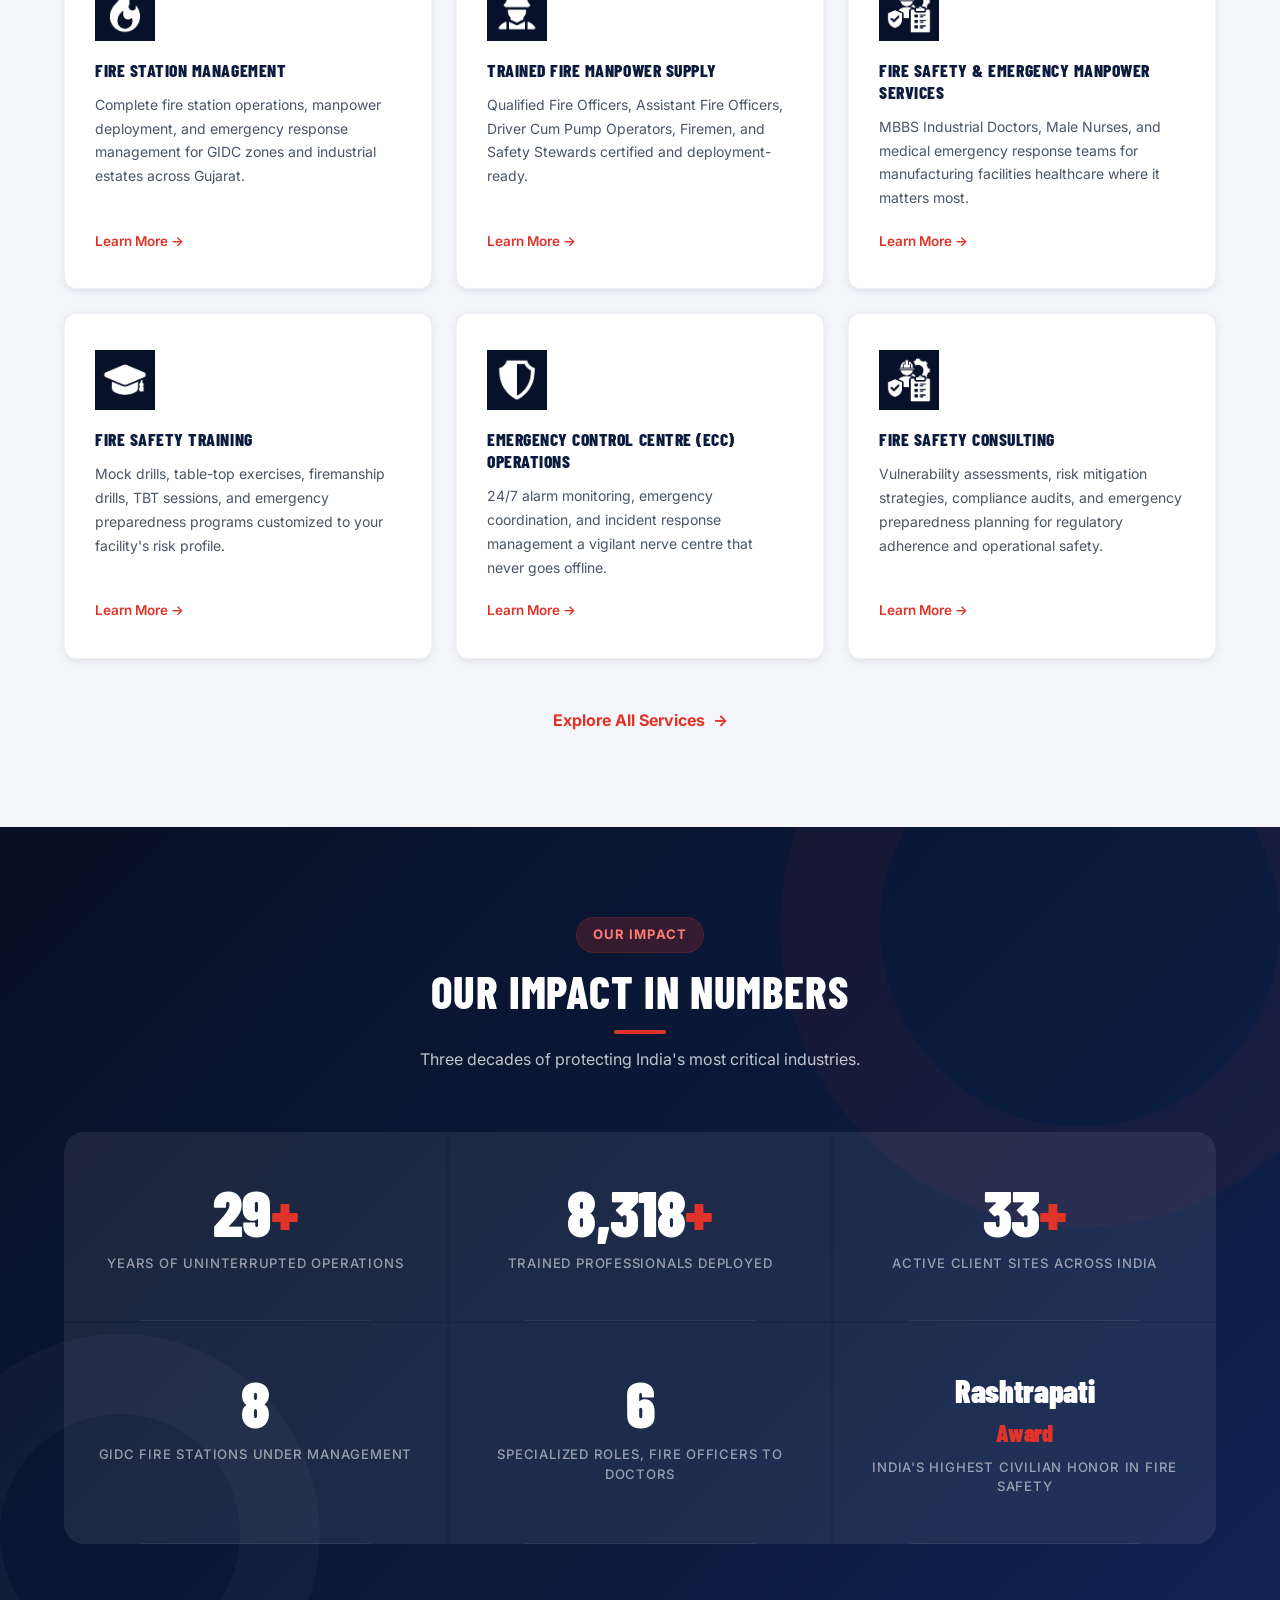
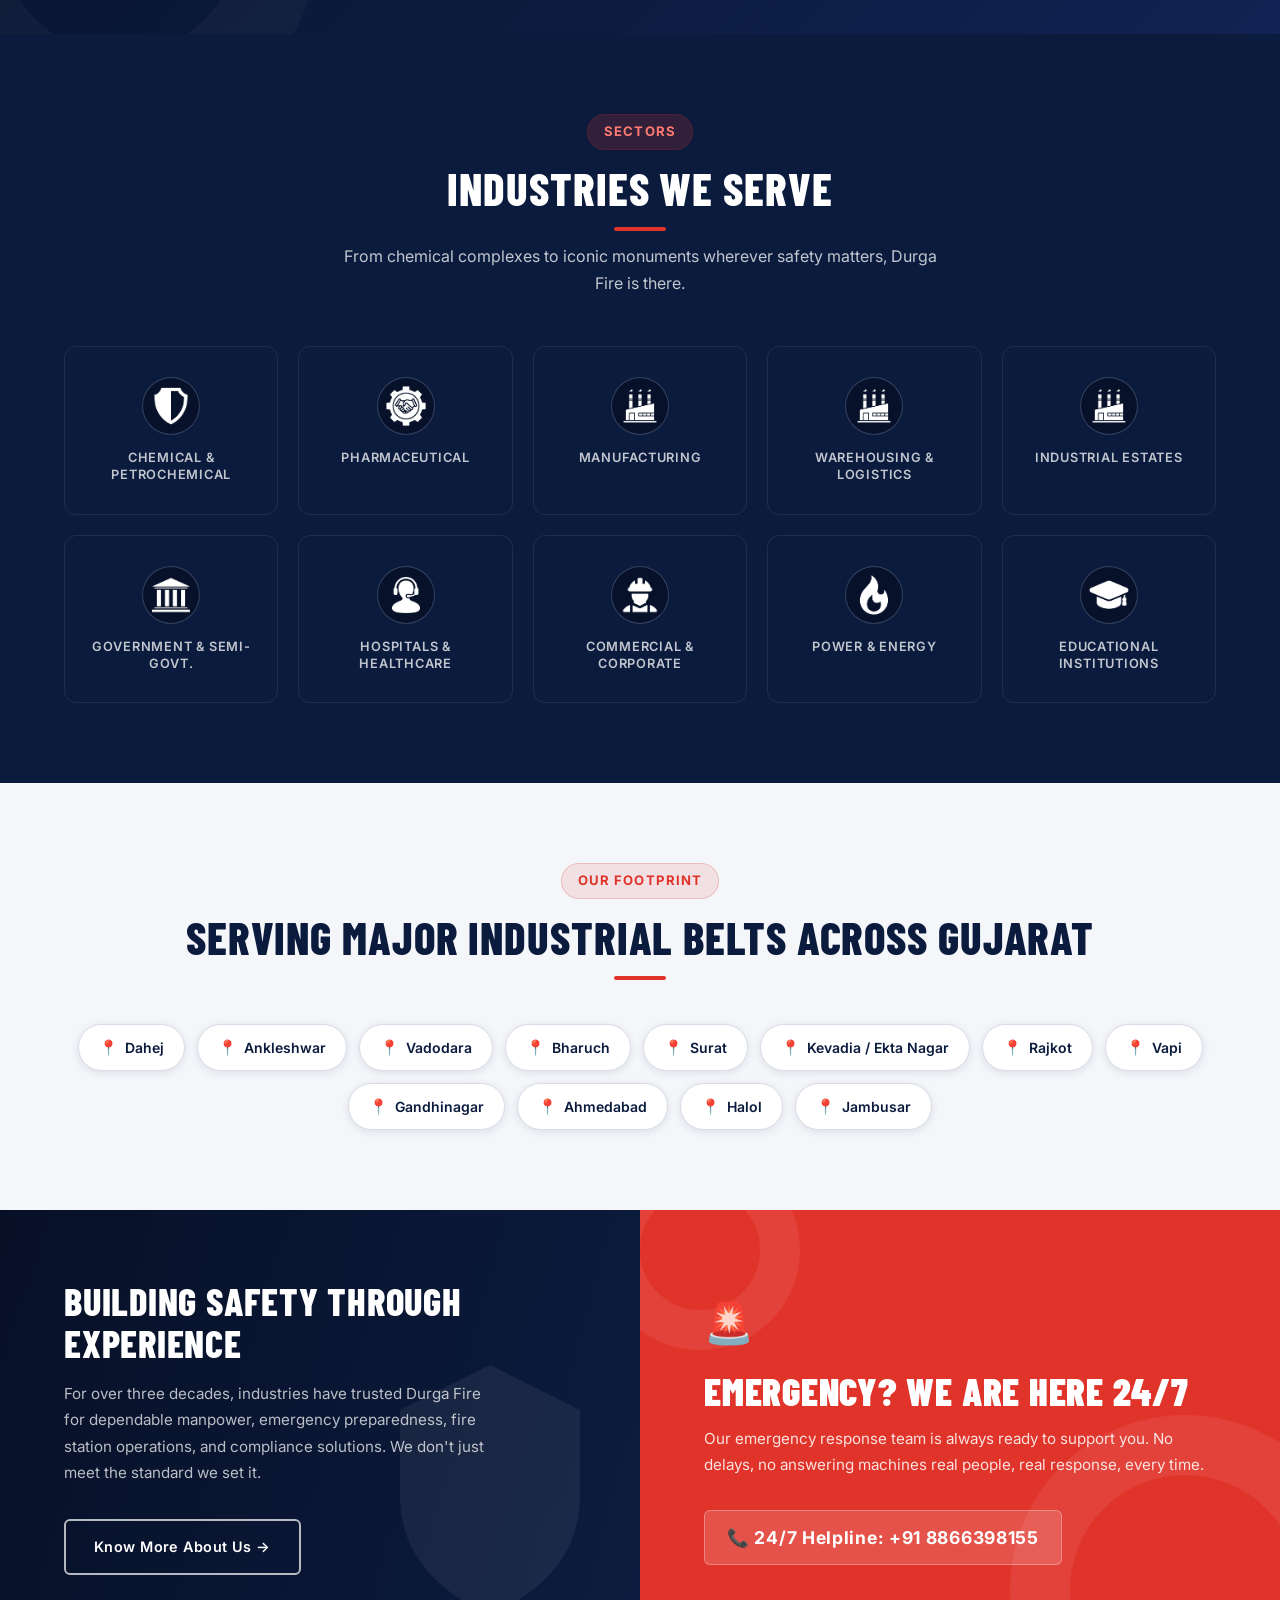
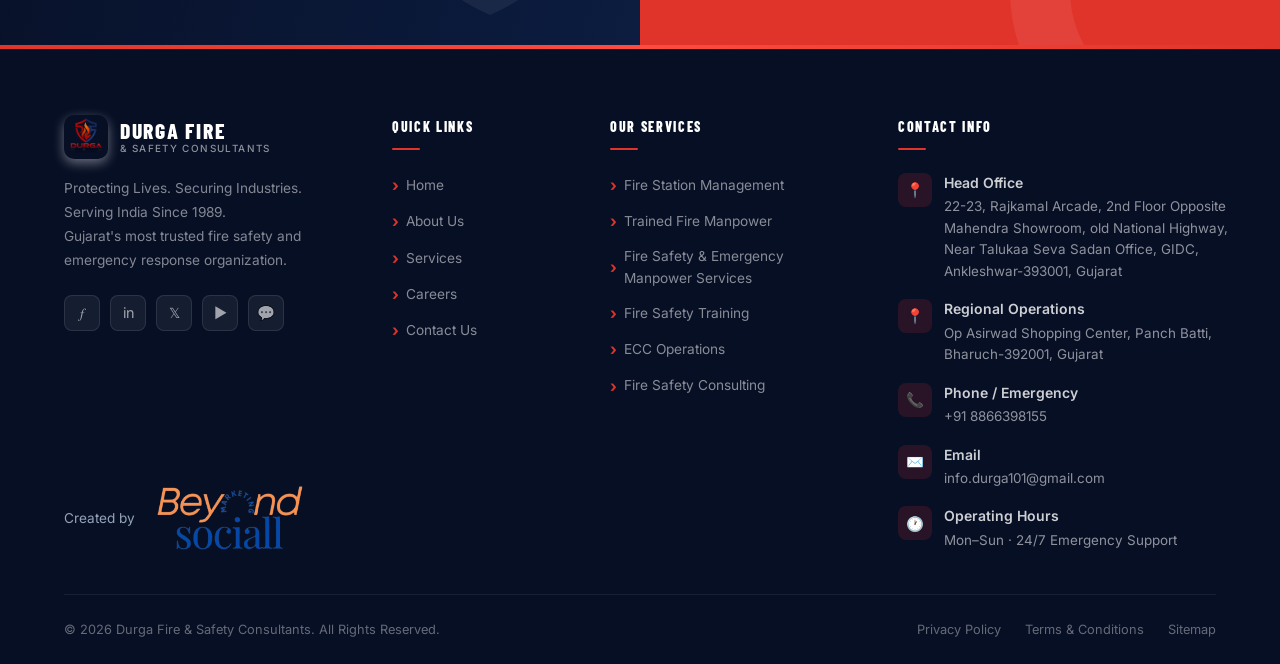
==== commit 64fd2b52: "10000" ====
--- a/index.html
+++ b/index.html
@@ -6,12 +6,12 @@
   <meta name="viewport" content="width=device-width, initial-scale=1.0" />
   <title>Durga Fire & Safety Consultants Gujarat's Most Trusted Fire Safety Experts Since 1998</title>
   <meta name="description"
-    content="Durga Fire & Safety Consultants  35+ years of excellence, 1000+ trained professionals, 40+ active industrial sites. Gujarat's premier fire safety consultancy serving India's most demanding industries." />
+    content="Durga Fire & Safety Consultants  35+ years of excellence, 10000+ trained professionals, 40+ active industrial sites. Gujarat's premier fire safety consultancy serving India's most demanding industries." />
   <meta name="keywords"
     content="fire safety consultants Gujarat, GIDC fire station management, industrial fire safety, fire safety training India, Durga Fire" />
   <meta property="og:title" content="Durga Fire & Safety Consultants" />
   <meta property="og:description"
-    content="35+ years of excellence. 1000+ professionals. Gujarat's most trusted fire safety consultancy." />
+    content="35+ years of excellence. 10000+ professionals. Gujarat's most trusted fire safety consultancy." />
   <meta property="og:type" content="website" />
   <link rel="canonical" href="https://www.durgafire.com/" />
   <link rel="stylesheet" href="styles.css" />
@@ -212,7 +212,7 @@
 
         <p class="hero-body">
           Gujarat's most trusted fire safety consultancy 35 years of excellence,
-          1000+ trained professionals, 40+ industrial sites, and one unwavering
+          10000+ trained professionals, 40+ industrial sites, and one unwavering
           mission: <strong style="color:rgba(255,255,255,0.90)">your safety.</strong>
         </p>
 
@@ -245,7 +245,7 @@
         </div>
         <div class="trust-item reveal reveal-delay-1">
           <div class="trust-icon" aria-hidden="true">👥</div>
-          <div class="trust-value"><span class="counter" data-target="1000+">0</span>+</div>
+          <div class="trust-value"><span class="counter" data-target="10000+">0</span>+</div>
           <div class="trust-label">Active Trained Professionals</div>
         </div>
         <div class="trust-item reveal reveal-delay-2">
@@ -341,7 +341,7 @@
           <article class="why-card reveal reveal-delay-1">
             <div class="why-card-icon" aria-hidden="true"><img src="assets/logos/Factory.jpeg" alt="Factory"></div>
             <h3>Scale That Speaks</h3>
-            <p>1000+ trained professionals deployed across 40+ industrial sites spanning Gujarat, Rajasthan, and beyond
+            <p>10000+ trained professionals deployed across 40+ industrial sites spanning Gujarat, Rajasthan, and beyond
               reliable, round-the-clock.</p>
           </article>
 
@@ -475,7 +475,7 @@
             <div class="number-label">Years of Uninterrupted Operations</div>
           </div>
           <div class="number-item">
-            <div class="number-val"><span class="counter" data-target="1000+">0</span><span class="accent">+</span>
+            <div class="number-val"><span class="counter" data-target="10000+">0</span><span class="accent">+</span>
             </div>
             <div class="number-label">Trained Professionals Deployed</div>
           </div>
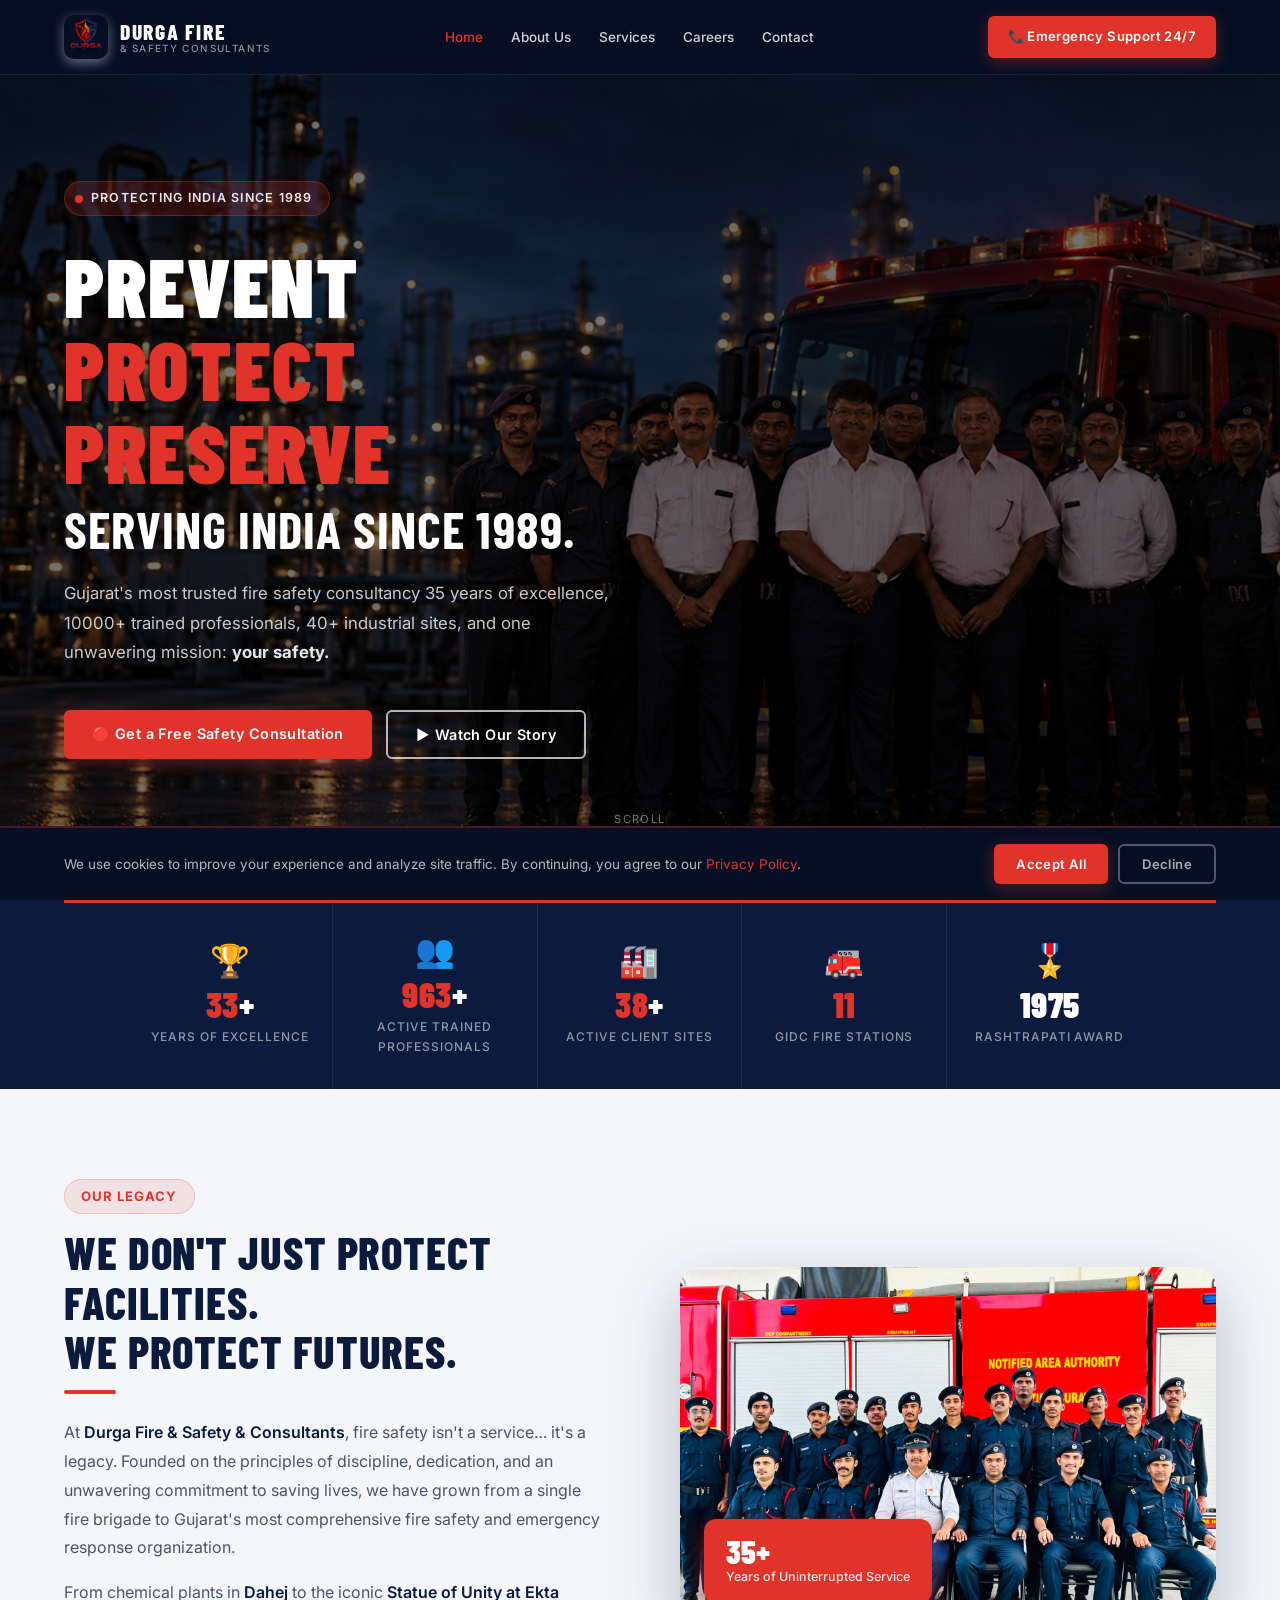
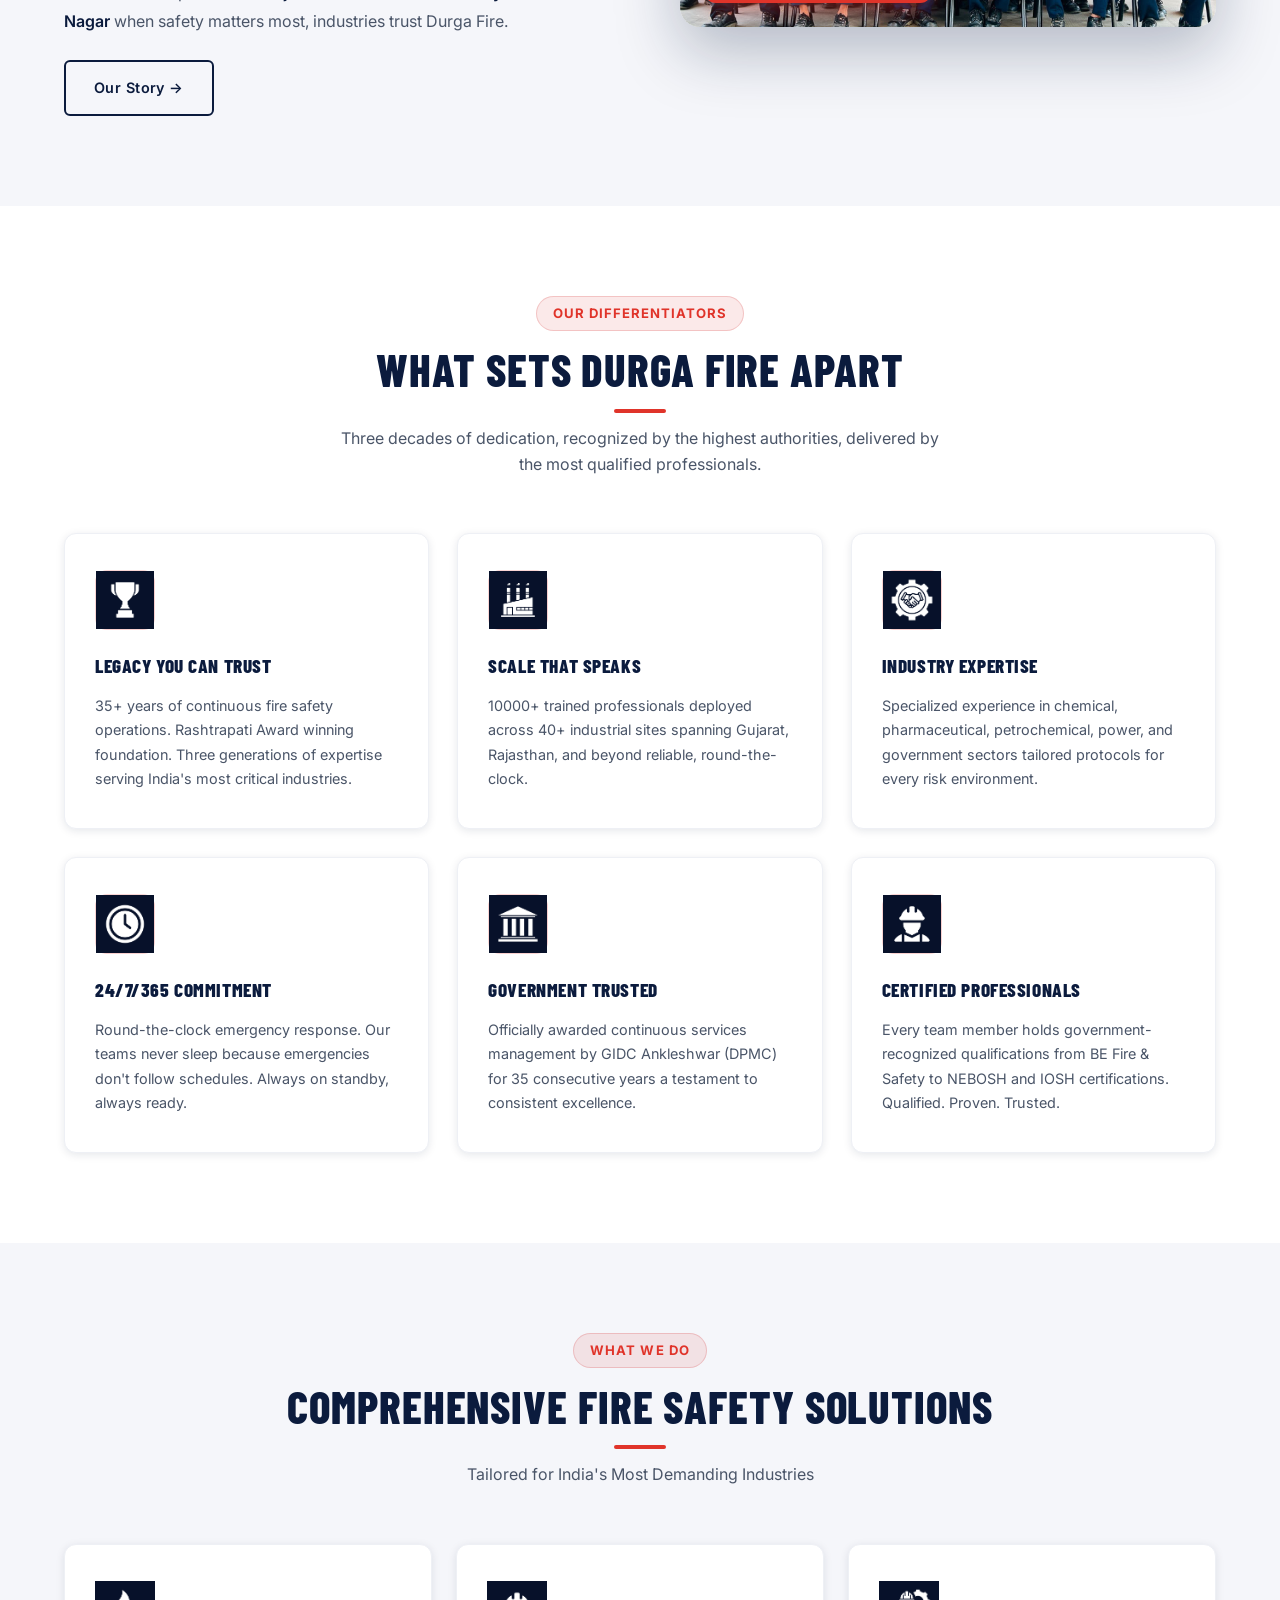
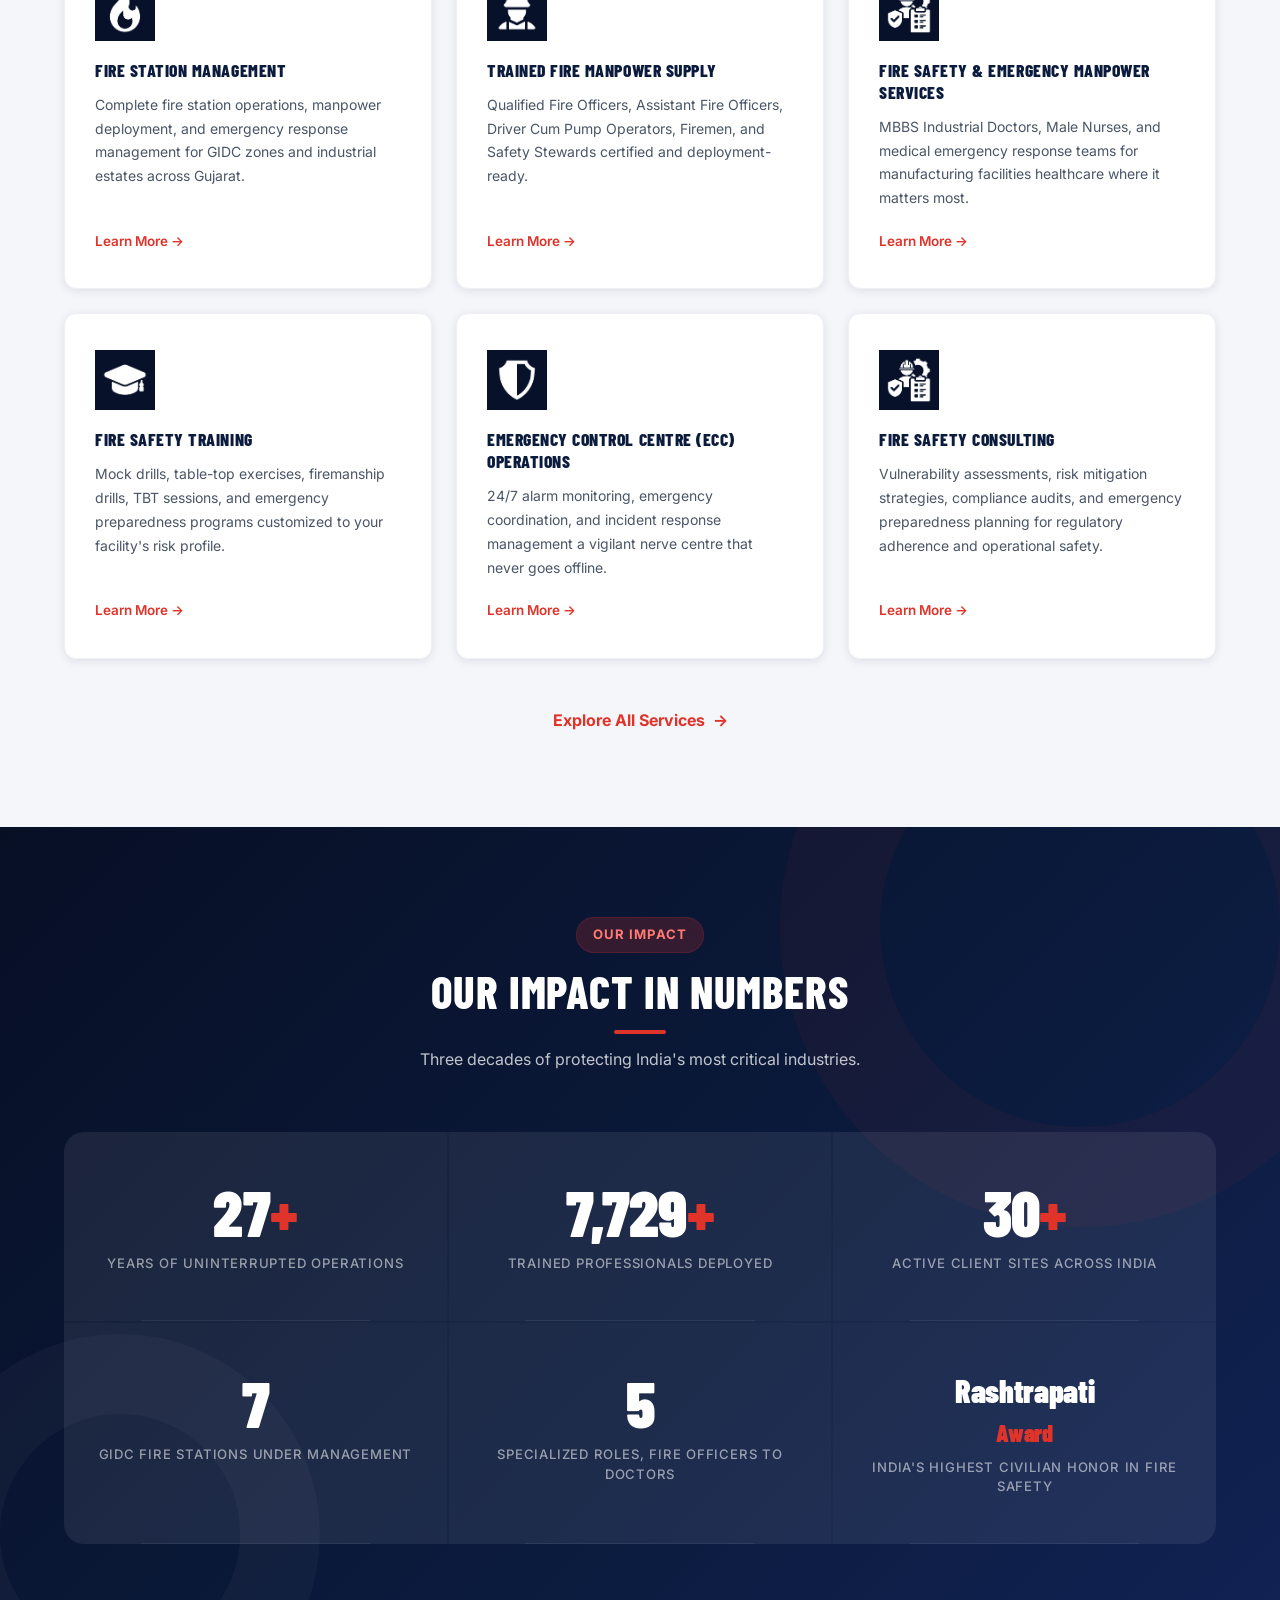
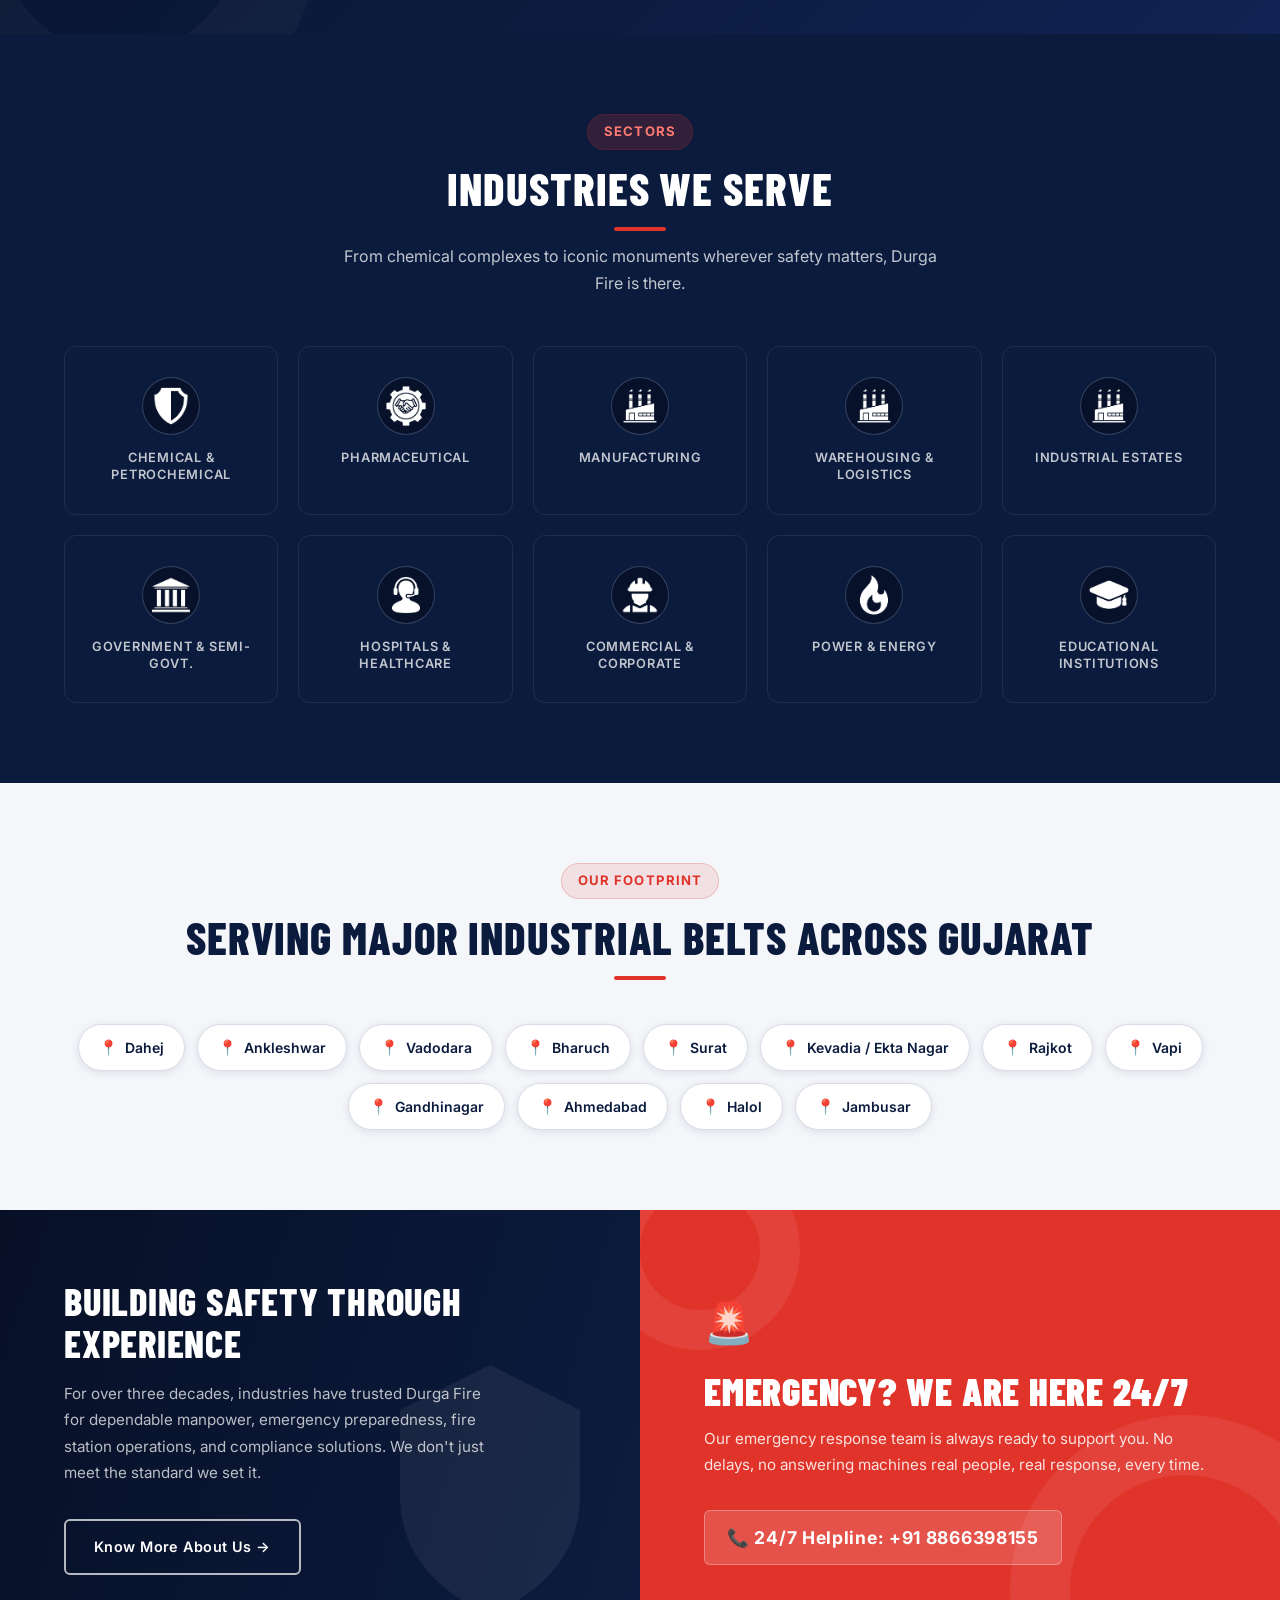
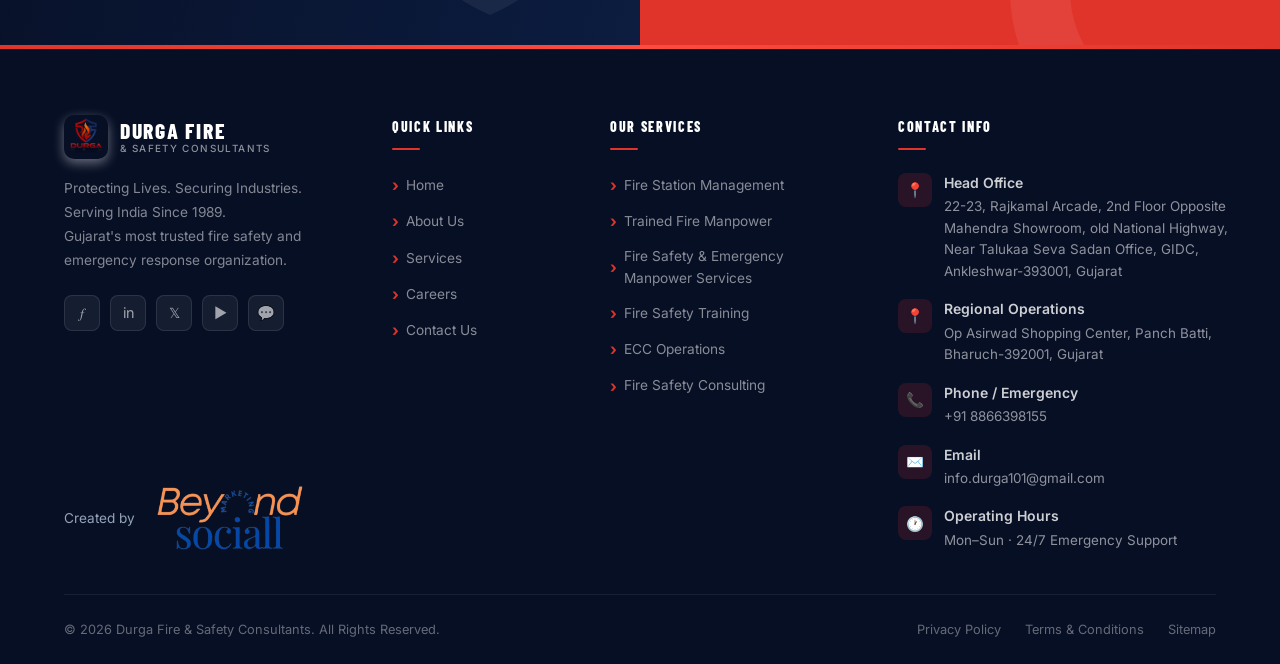
==== commit f392bc90: "Update trust value counter from 10000" ====
--- a/index.html
+++ b/index.html
@@ -245,7 +245,7 @@
         </div>
         <div class="trust-item reveal reveal-delay-1">
           <div class="trust-icon" aria-hidden="true">👥</div>
-          <div class="trust-value"><span class="counter" data-target="10000+">0</span>+</div>
+          <div class="trust-value"><span class="counter" data-target="1000+">0</span>+</div>
           <div class="trust-label">Active Trained Professionals</div>
         </div>
         <div class="trust-item reveal reveal-delay-2">
@@ -758,4 +758,4 @@
   <script src="script.js"></script>
 </body>
 
-</html>+</html>
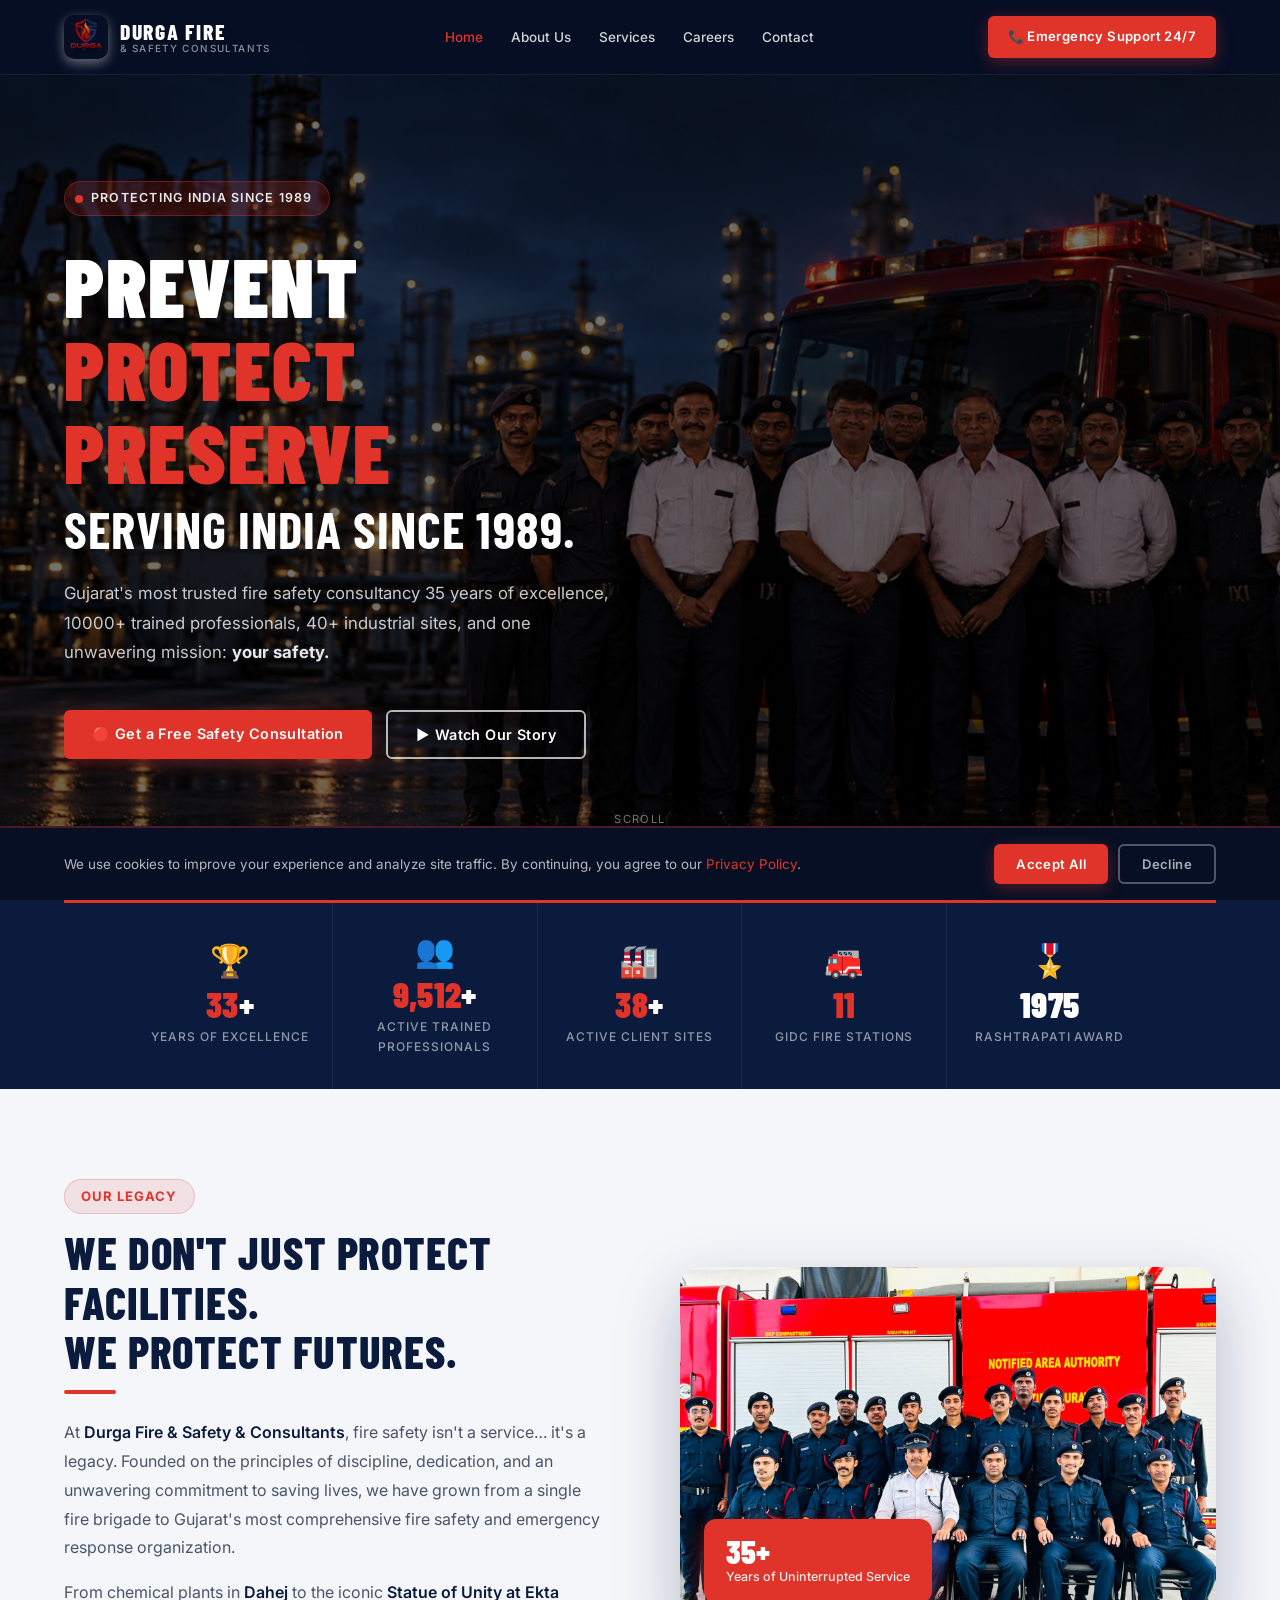
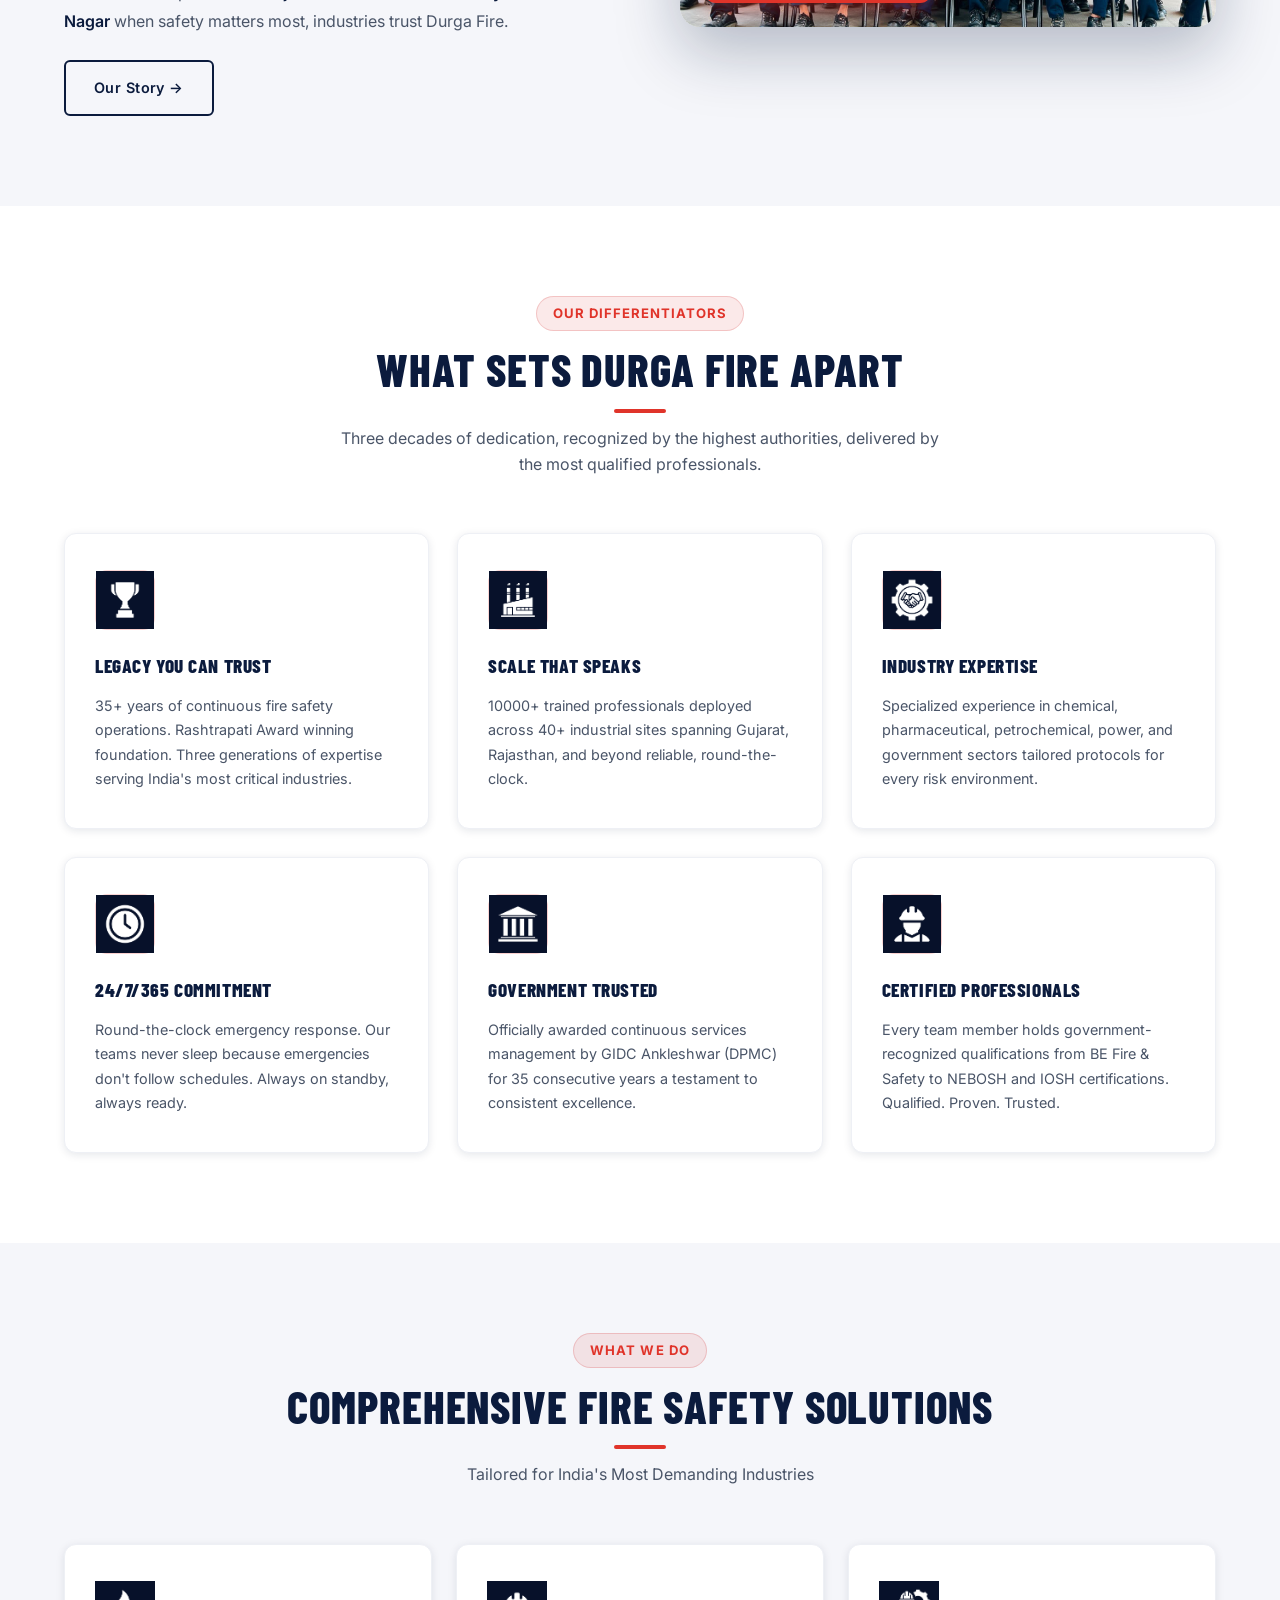
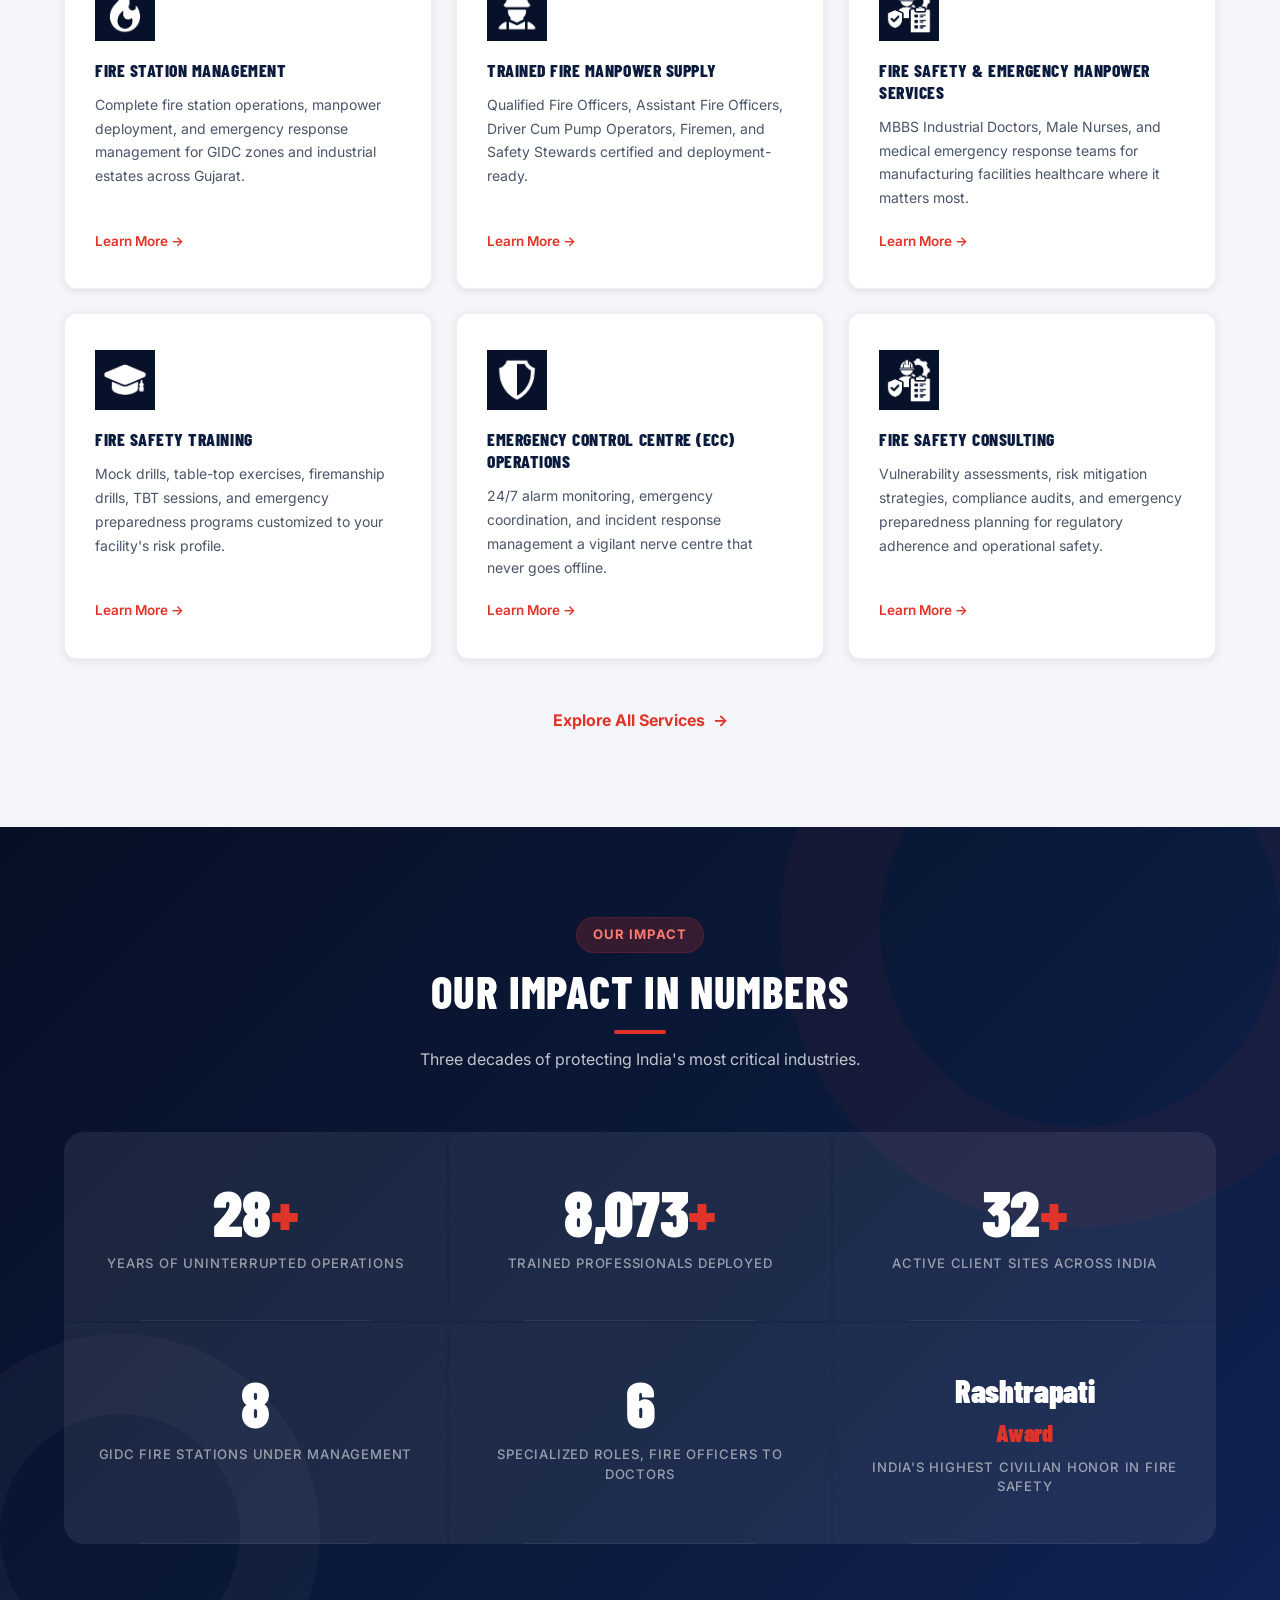
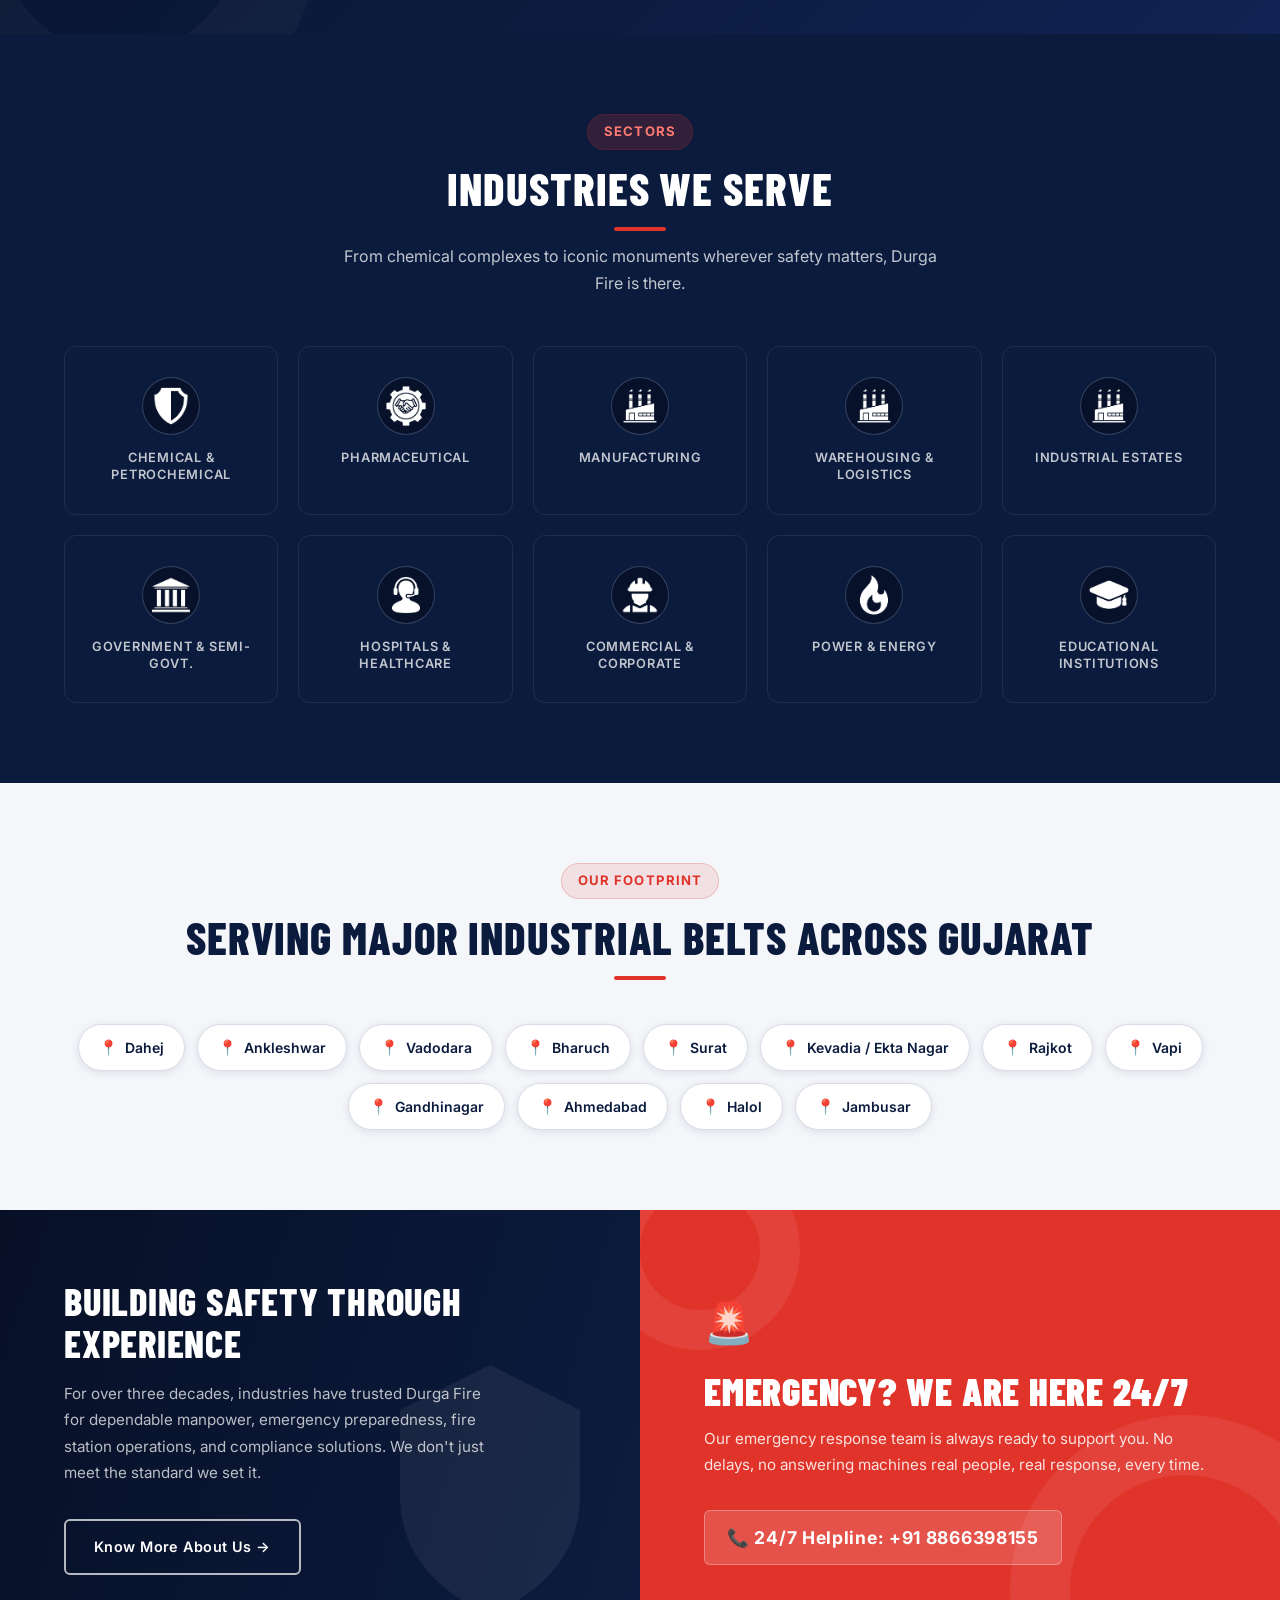
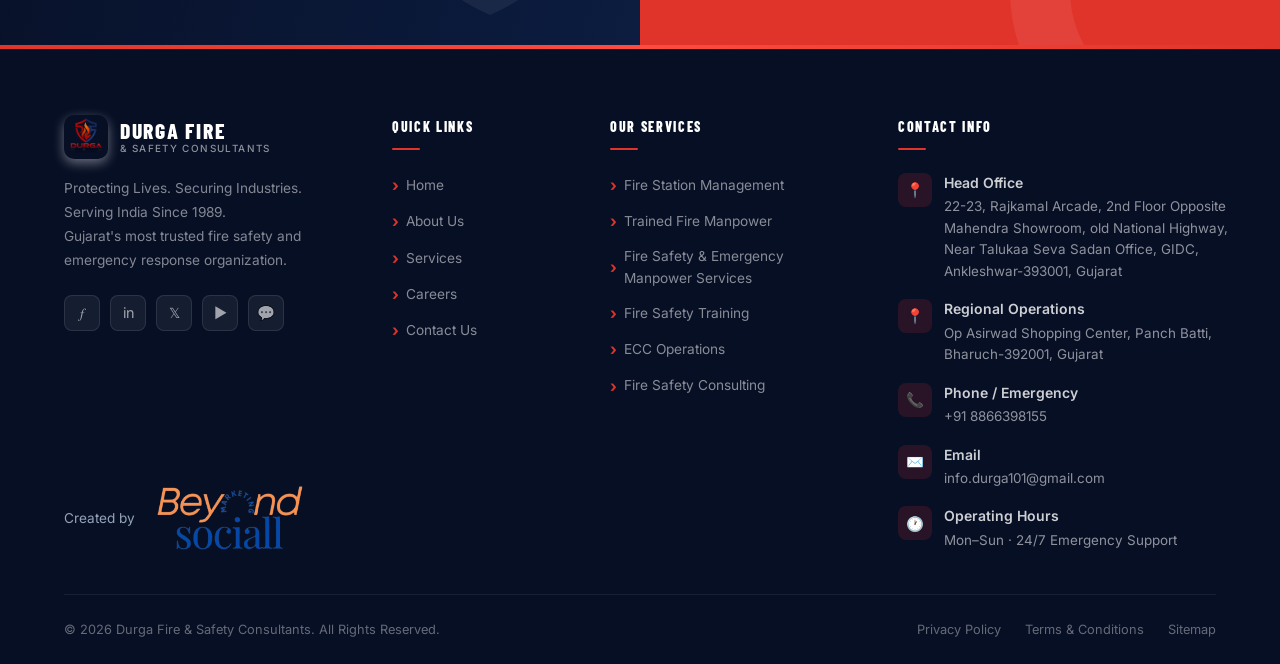
==== commit 2fc2c7d1: "favicon" ====
--- a/index.html
+++ b/index.html
@@ -15,6 +15,7 @@
   <meta property="og:type" content="website" />
   <link rel="canonical" href="https://www.durgafire.com/" />
   <link rel="stylesheet" href="styles.css" />
+  <link rel="icon" type="image/png" href="assets/logos/logo.webp">
   <!-- Structured Data -->
   <script type="application/ld+json">
   {
@@ -245,7 +246,7 @@
         </div>
         <div class="trust-item reveal reveal-delay-1">
           <div class="trust-icon" aria-hidden="true">👥</div>
-          <div class="trust-value"><span class="counter" data-target="1000+">0</span>+</div>
+          <div class="trust-value"><span class="counter" data-target="10000+">0</span>+</div>
           <div class="trust-label">Active Trained Professionals</div>
         </div>
         <div class="trust-item reveal reveal-delay-2">
@@ -758,4 +759,4 @@
   <script src="script.js"></script>
 </body>
 
-</html>
+</html>
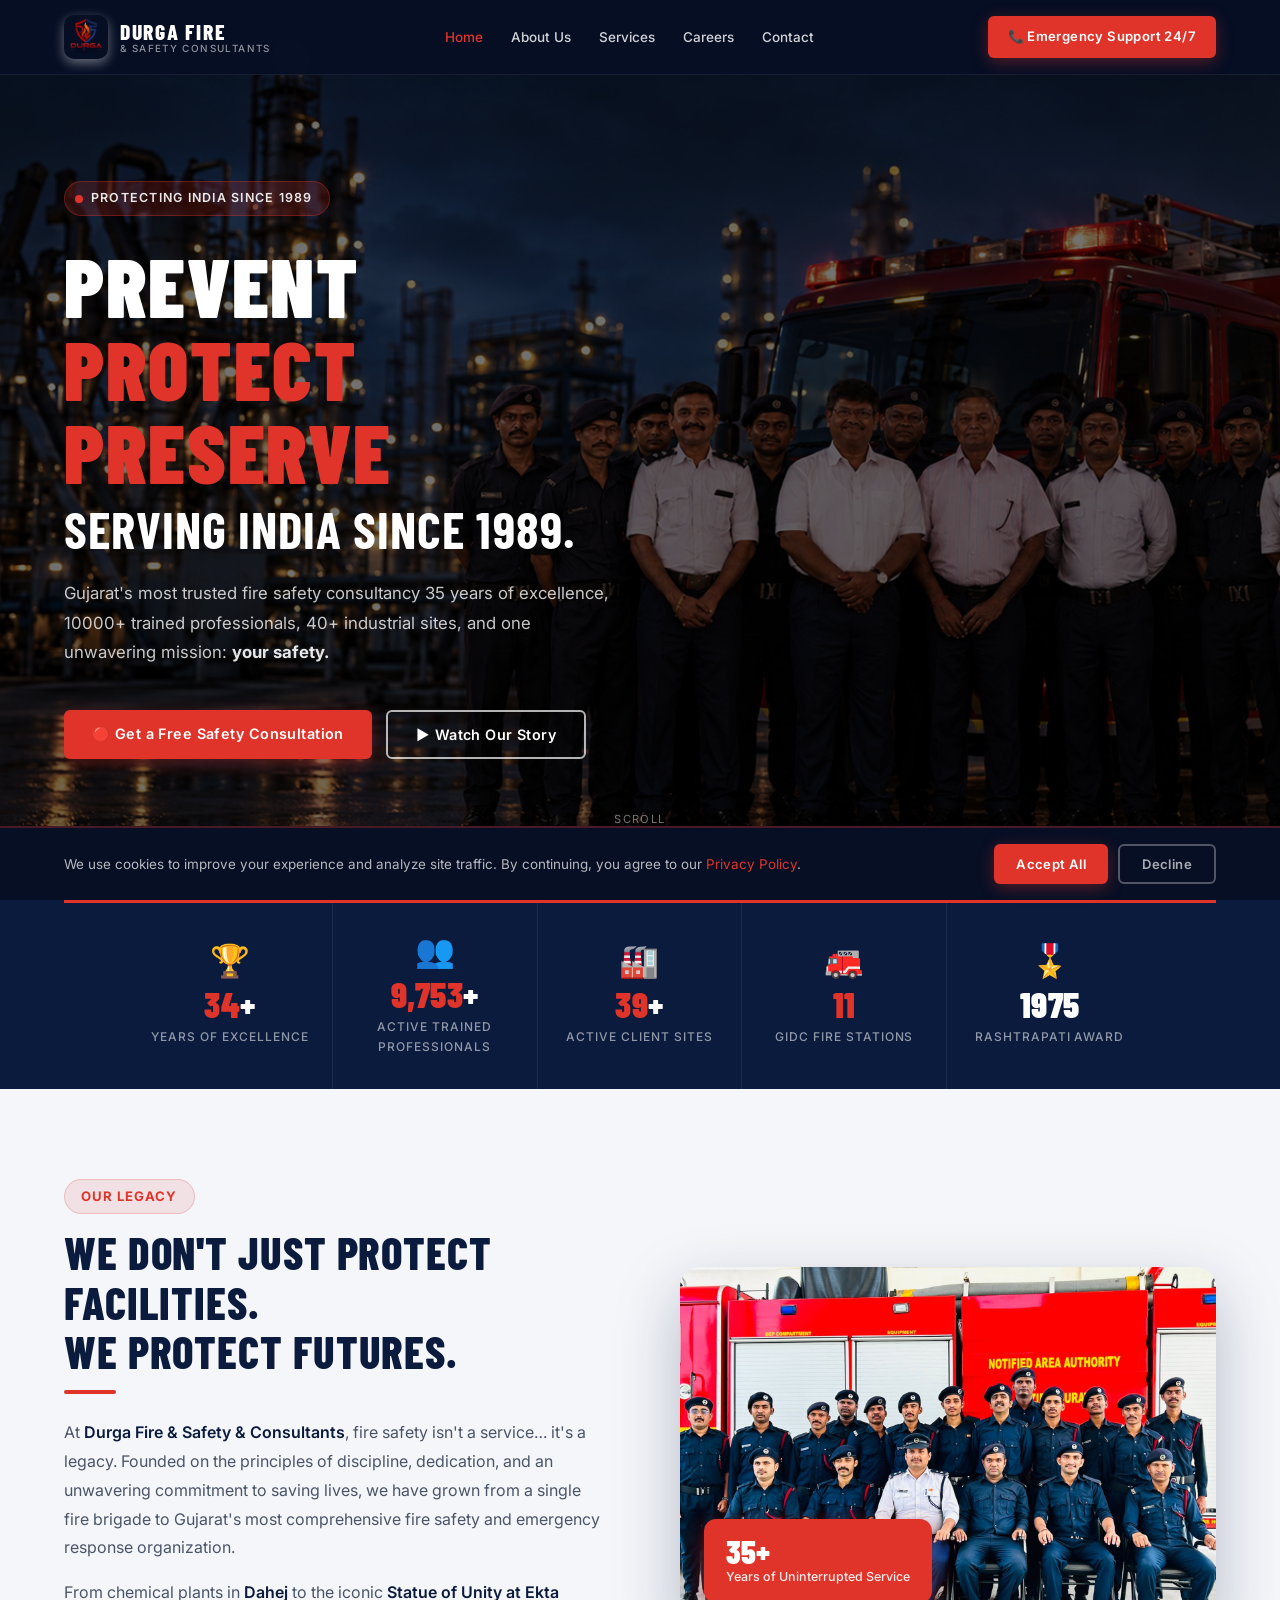
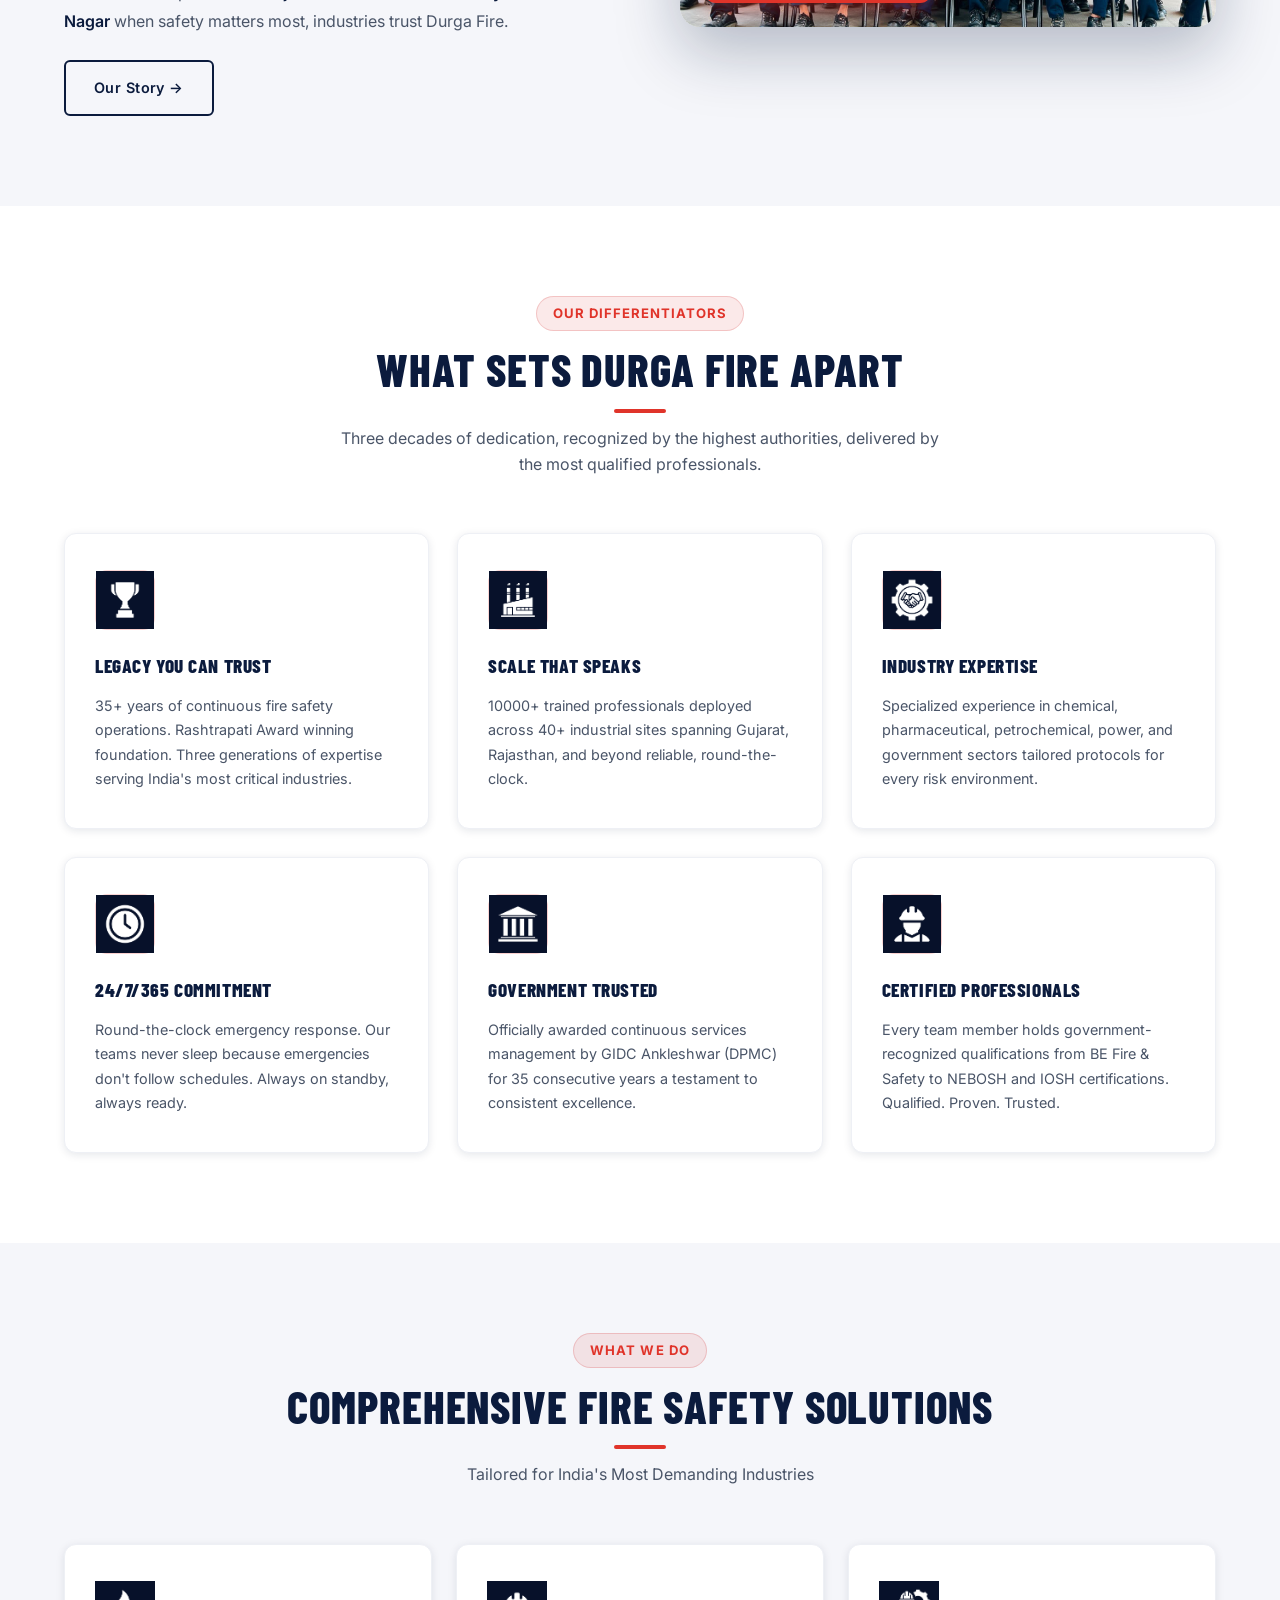
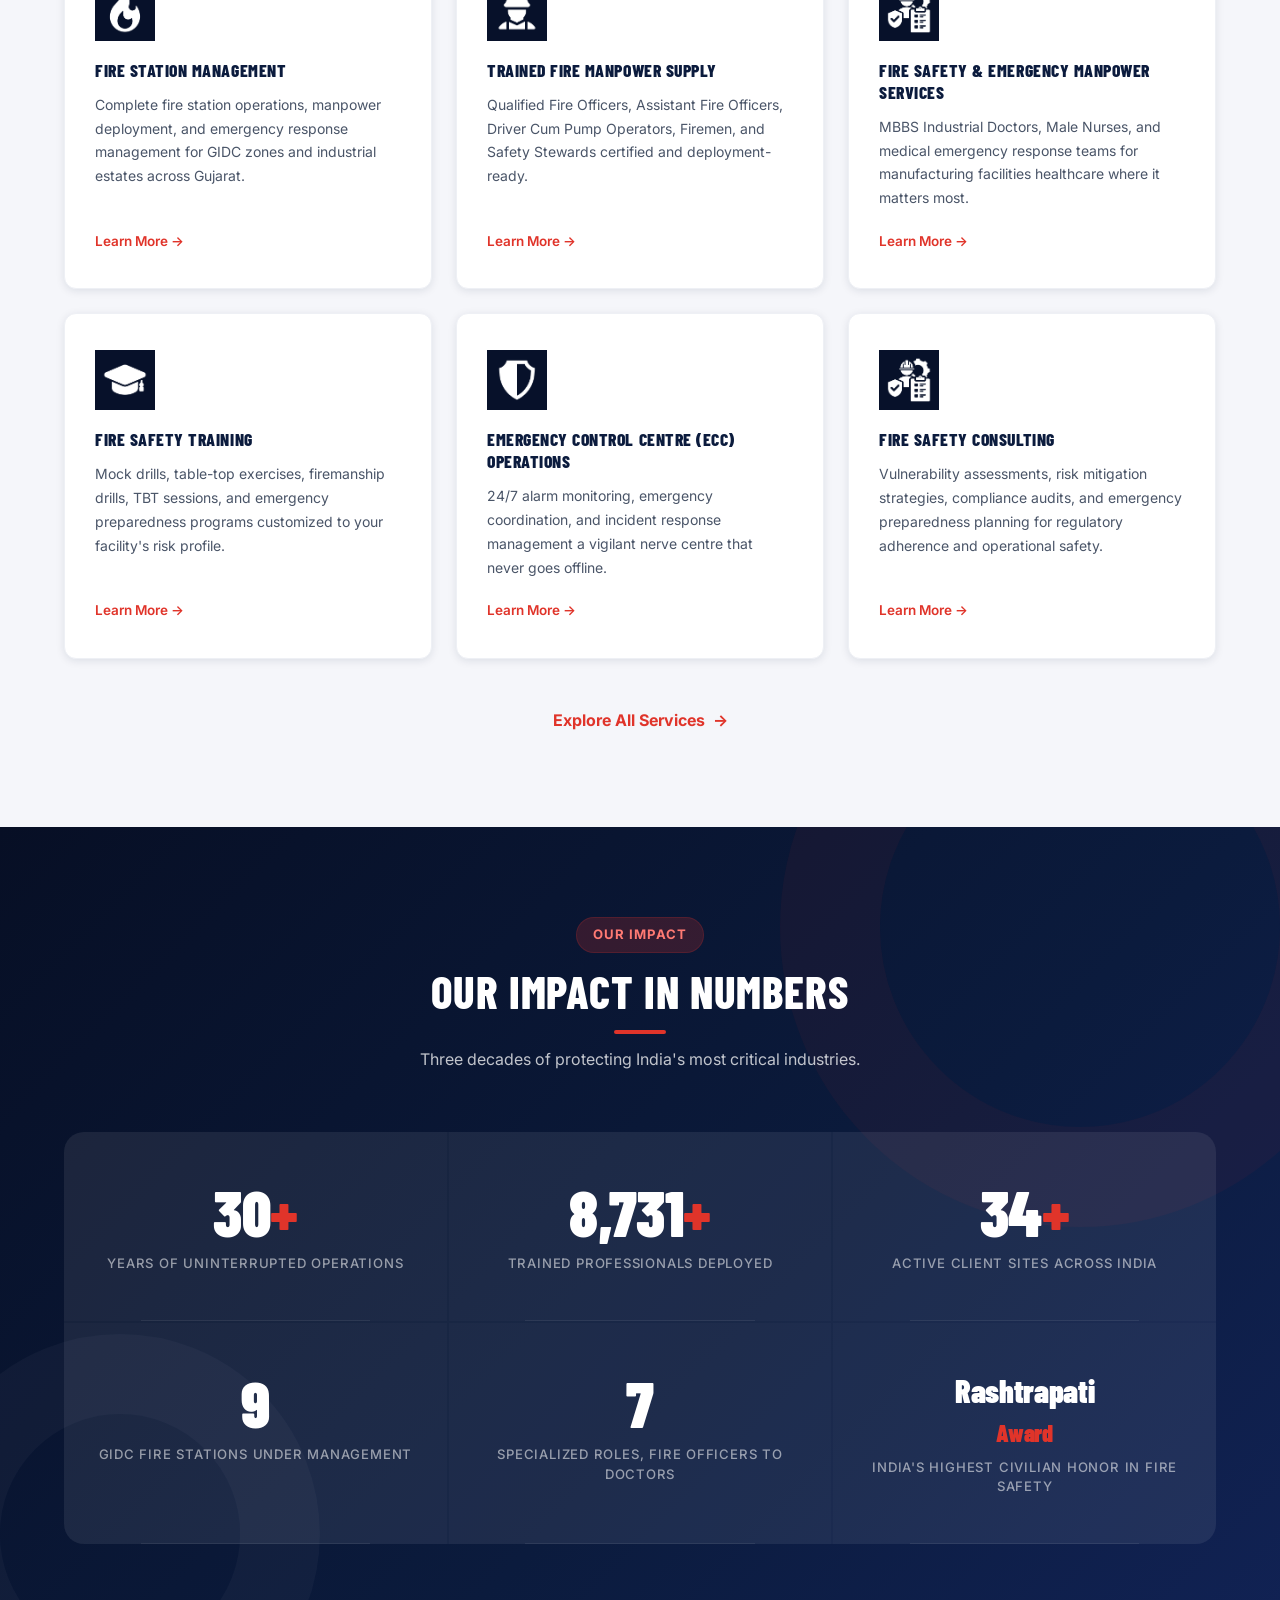
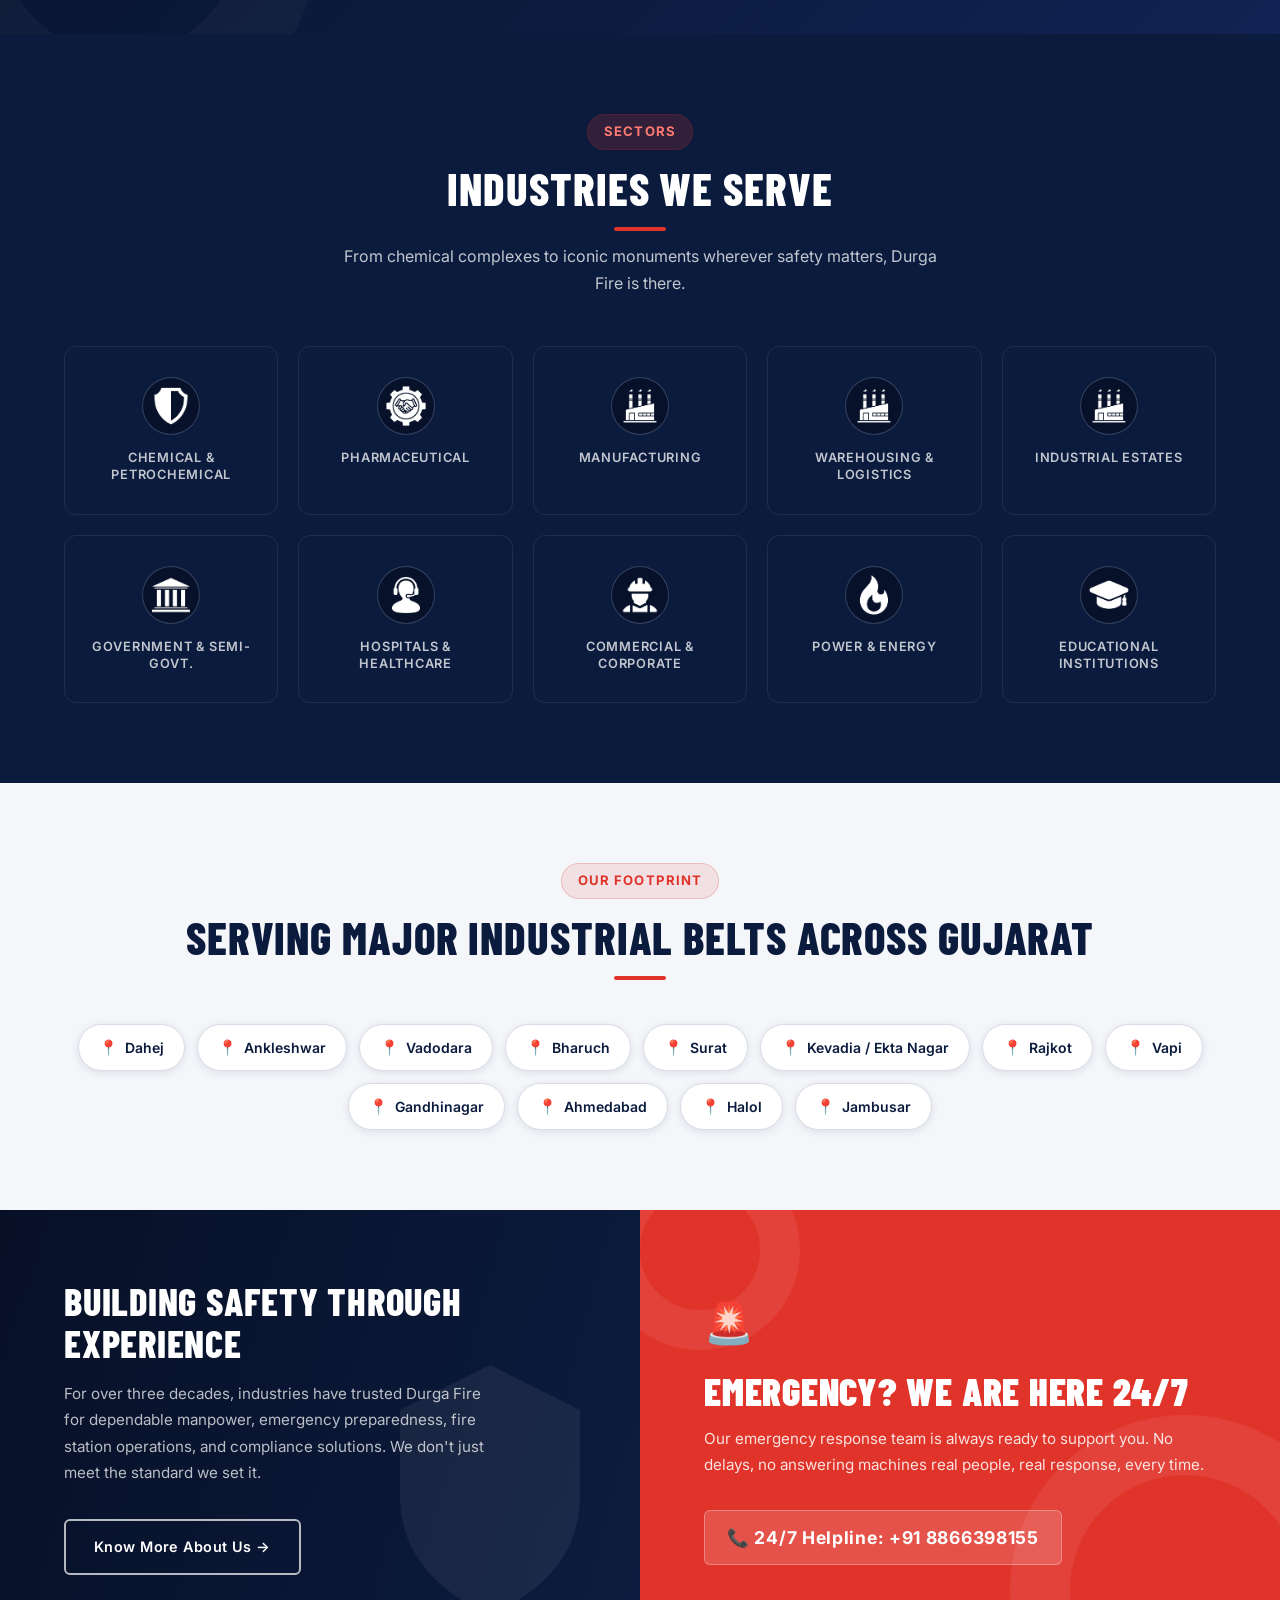
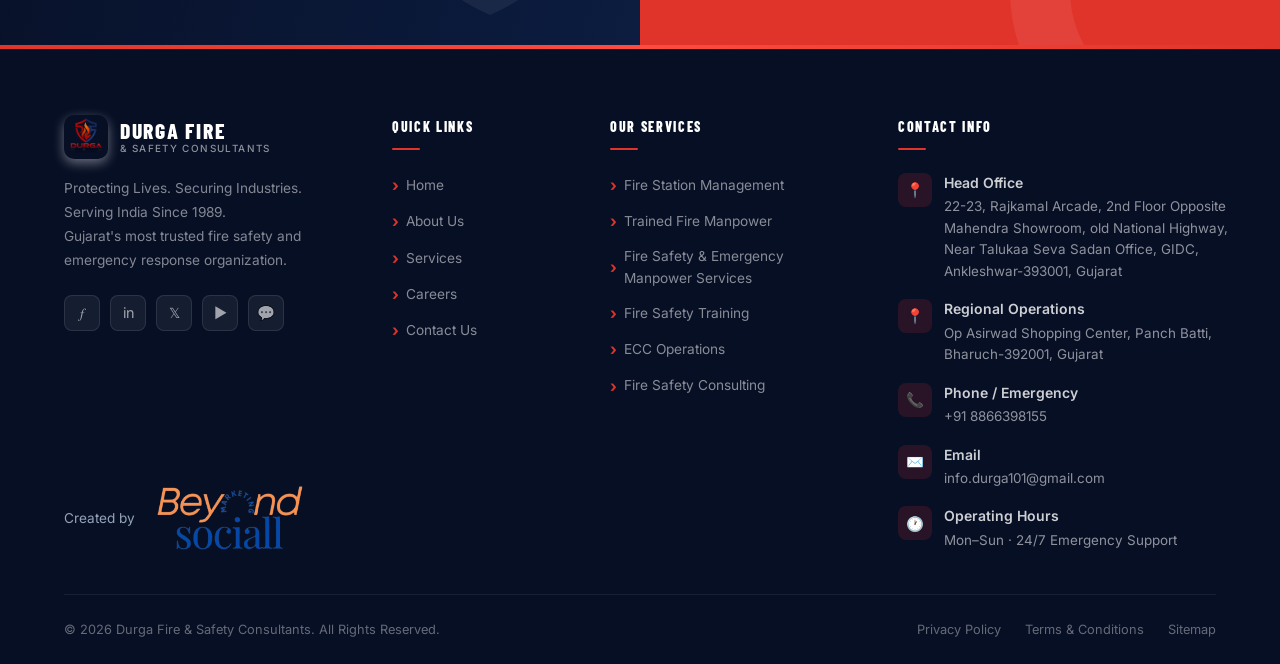
==== commit a49b24cd: "fevicon update" ====
--- a/index.html
+++ b/index.html
@@ -15,7 +15,7 @@
   <meta property="og:type" content="website" />
   <link rel="canonical" href="https://www.durgafire.com/" />
   <link rel="stylesheet" href="styles.css" />
-  <link rel="icon" type="image/png" href="assets/logos/logo.webp">
+  <link rel="icon" type="image/png" href="assets/logos/Fevicon.png">
   <!-- Structured Data -->
   <script type="application/ld+json">
   {
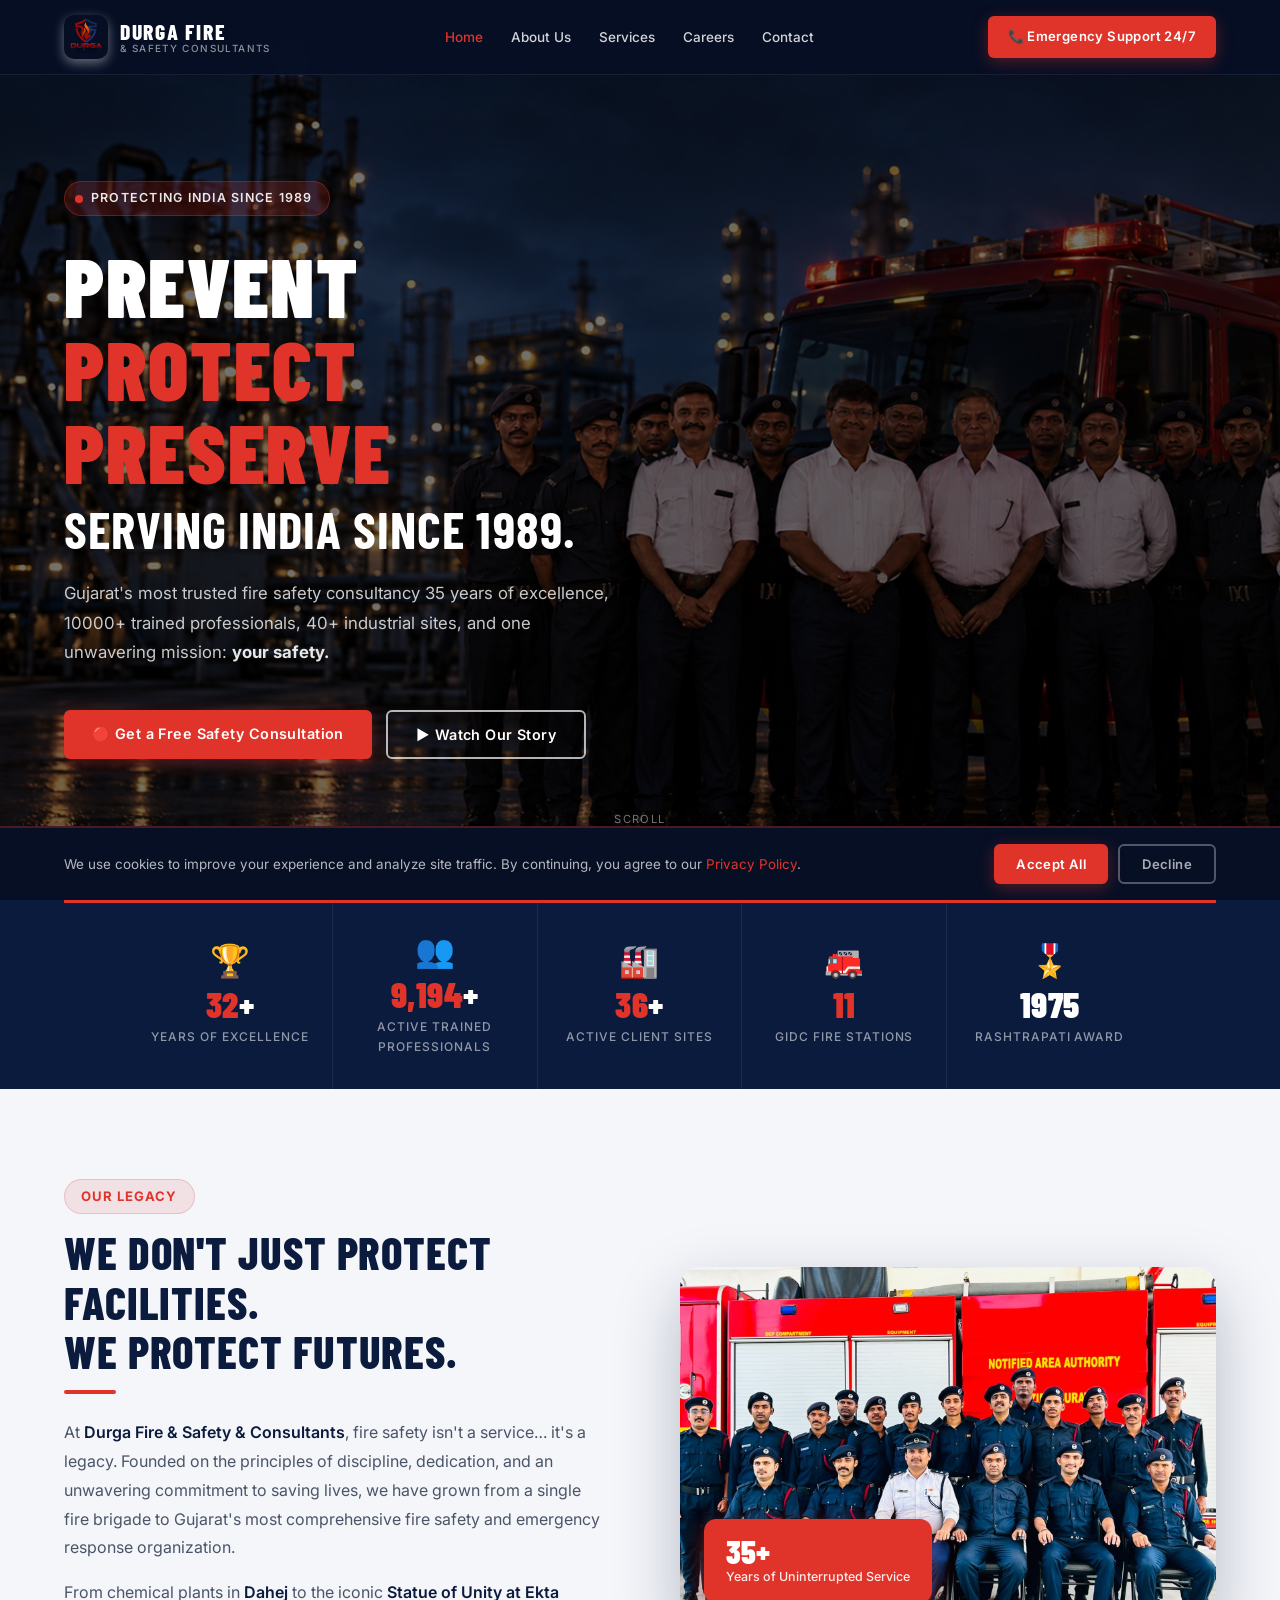
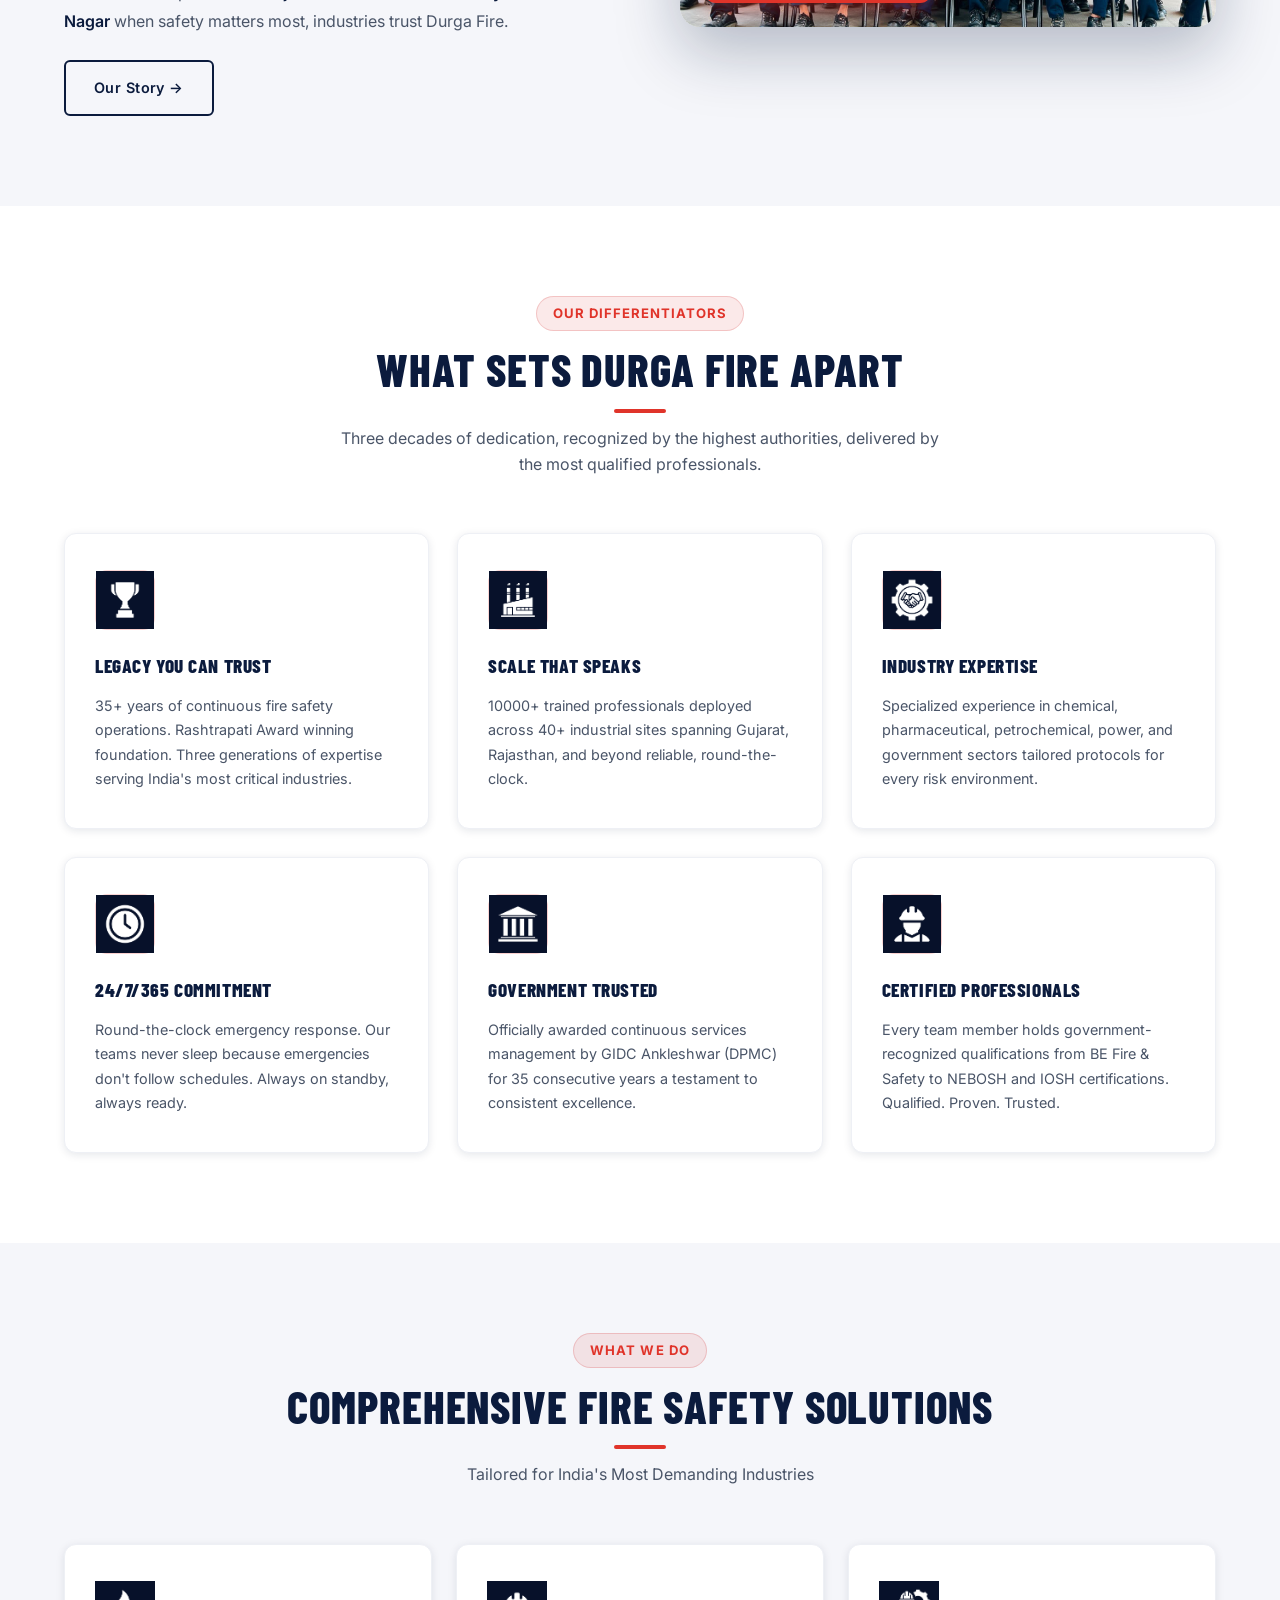
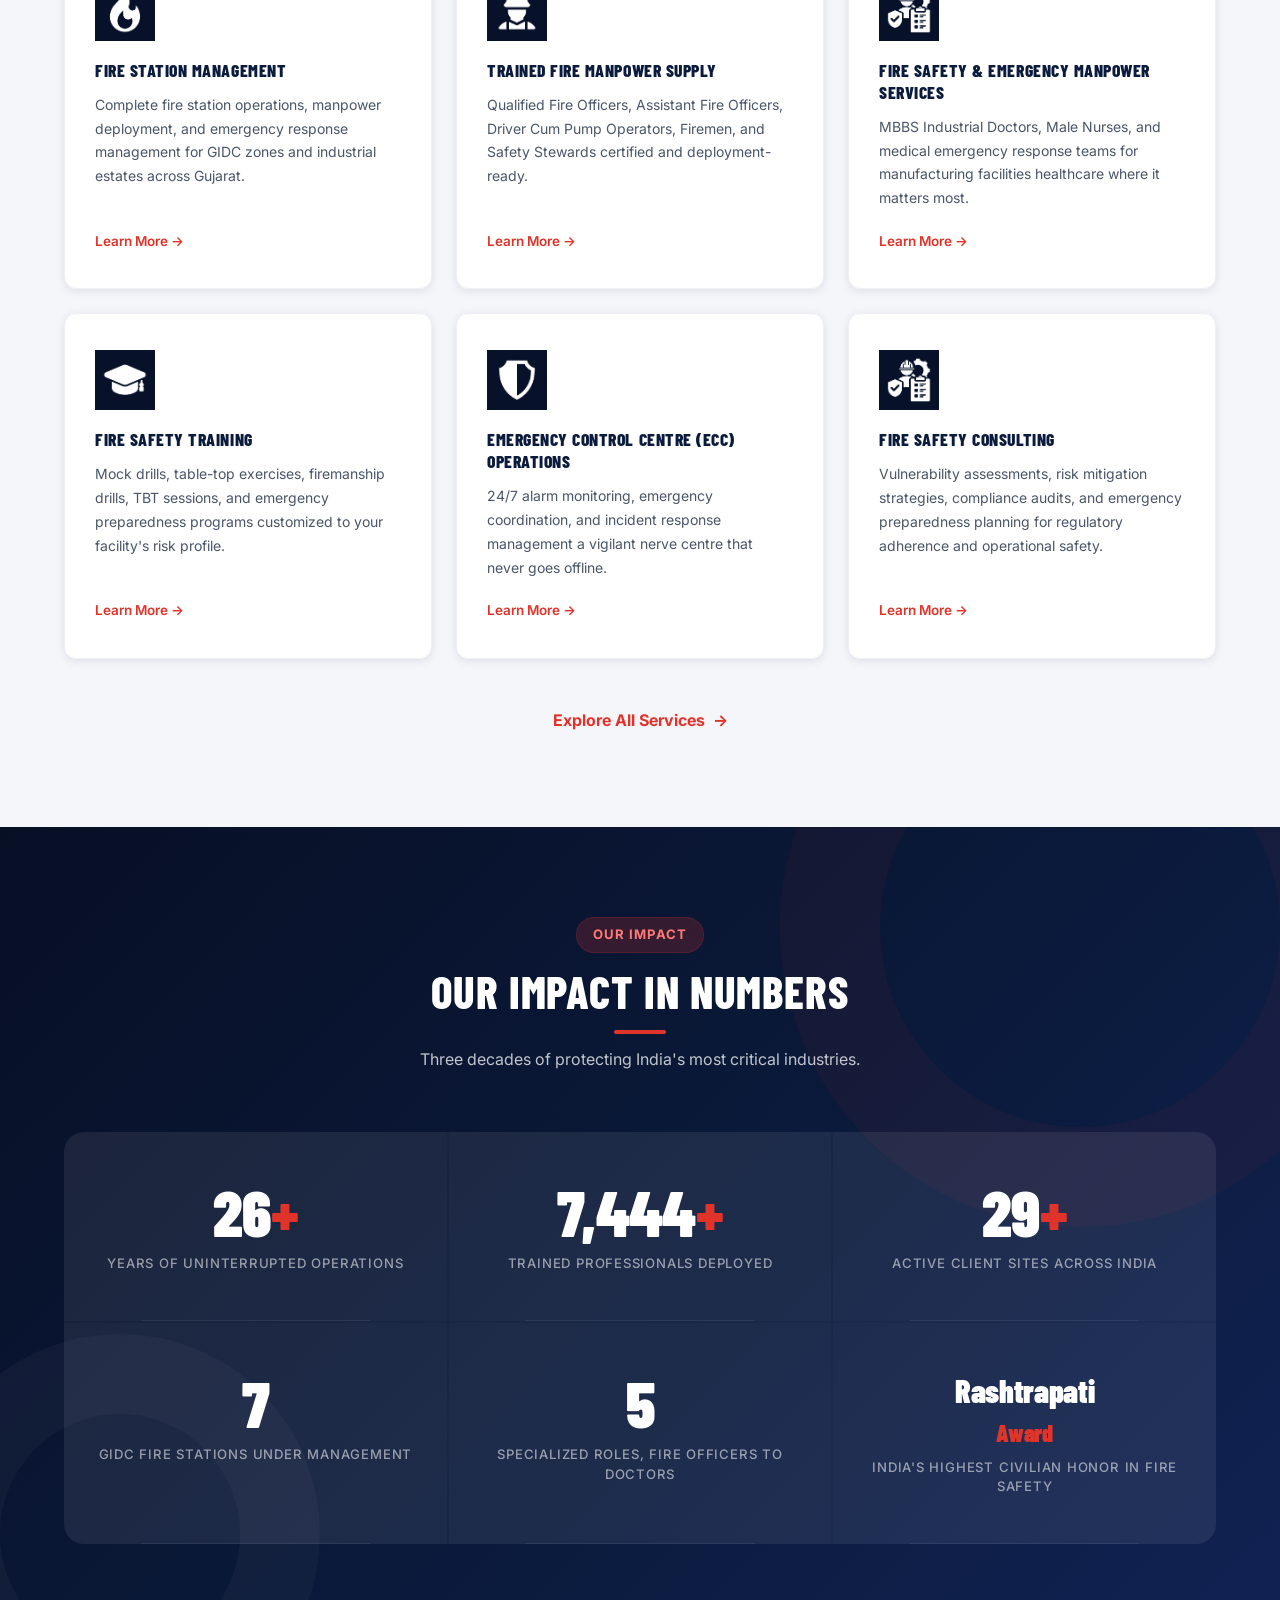
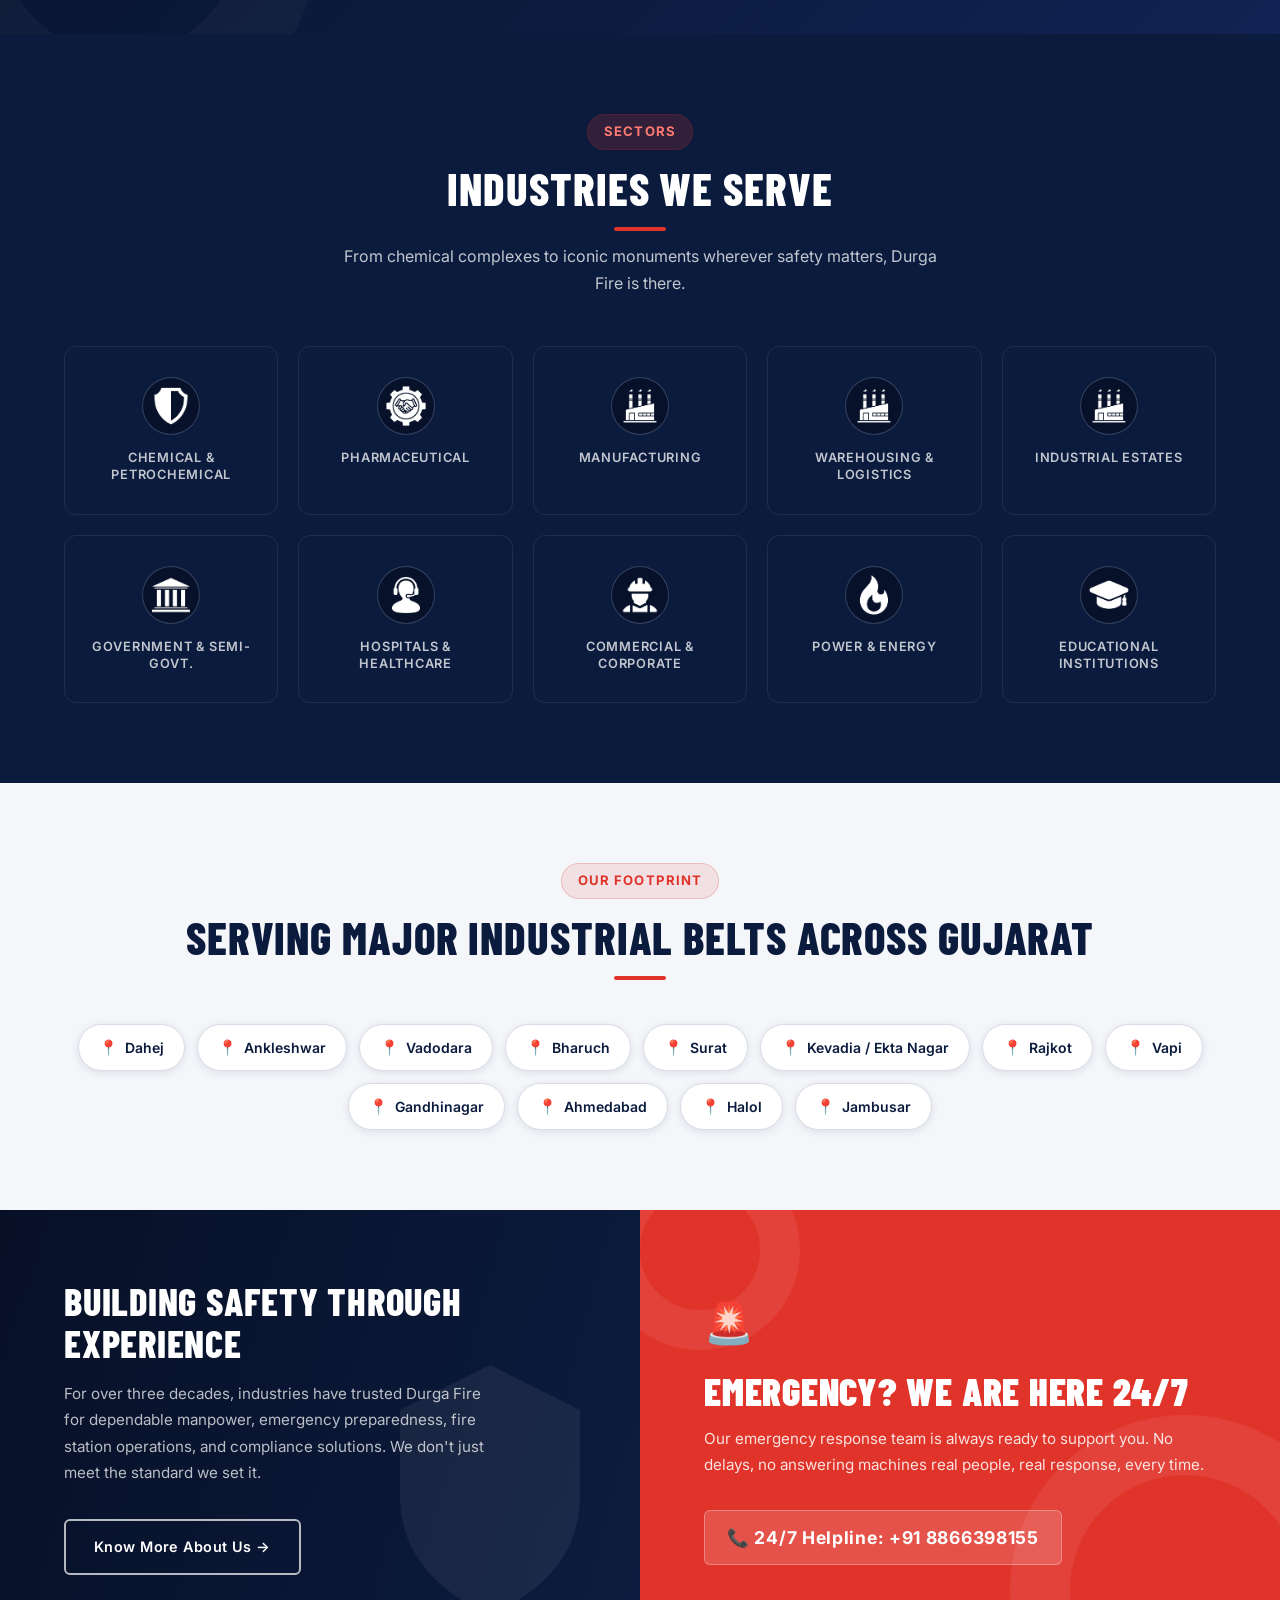
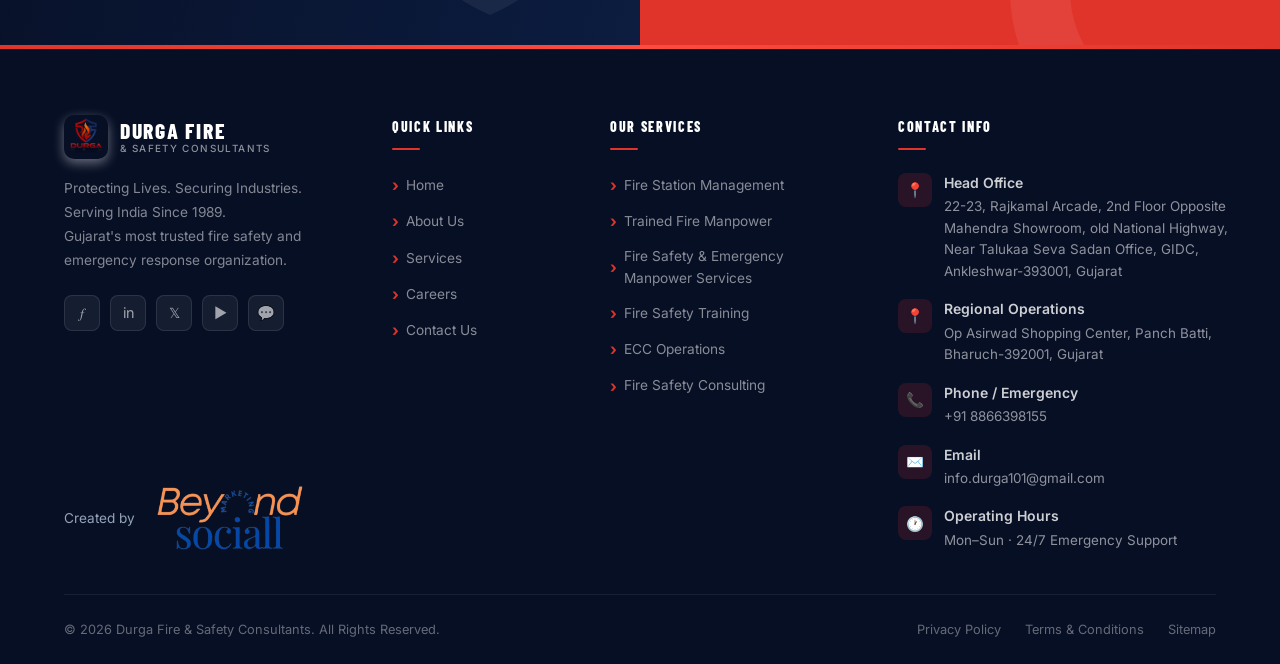
==== commit 845e326c: "still updating favicon" ====
--- a/index.html
+++ b/index.html
@@ -15,7 +15,7 @@
   <meta property="og:type" content="website" />
   <link rel="canonical" href="https://www.durgafire.com/" />
   <link rel="stylesheet" href="styles.css" />
-  <link rel="icon" type="image/png" href="assets/logos/Fevicon.png">
+  <link rel="icon" type="image/png" sizes="48x48" href="assets/logos/Fevicon.png">
   <!-- Structured Data -->
   <script type="application/ld+json">
   {
